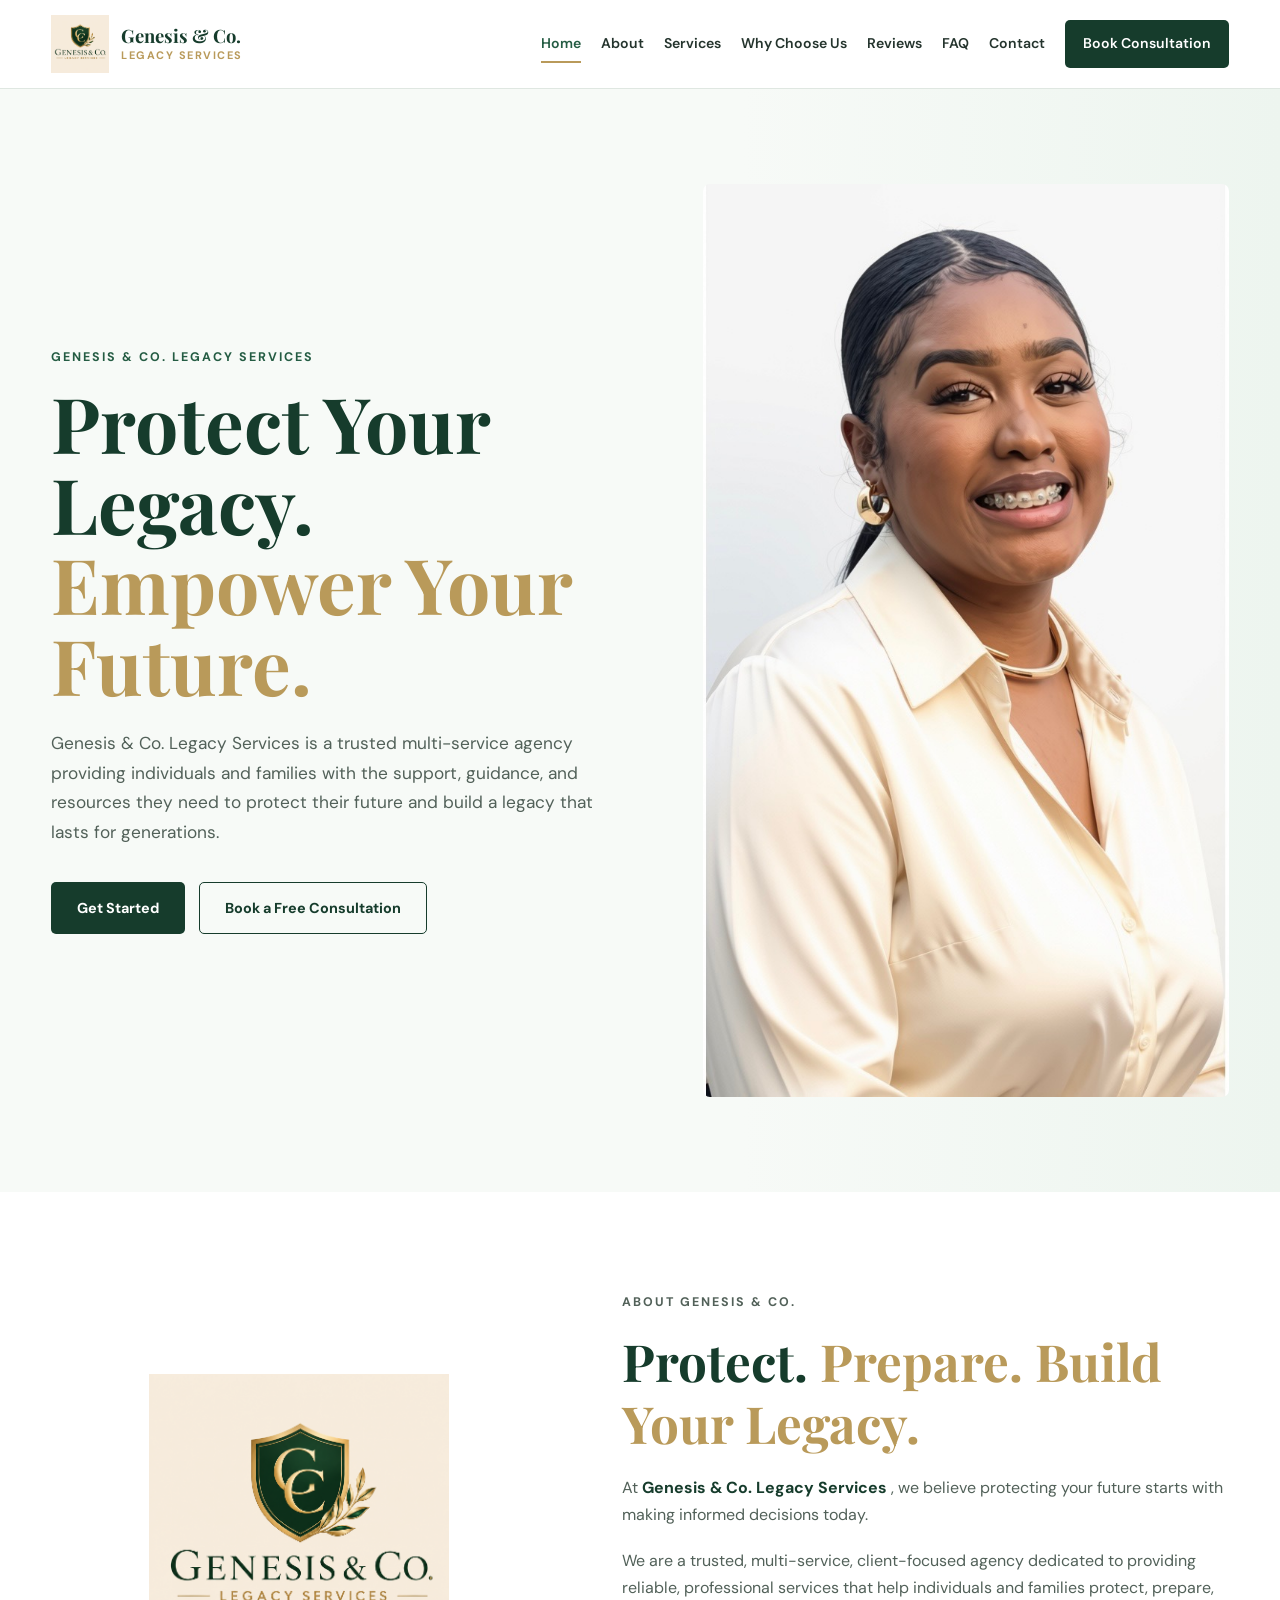
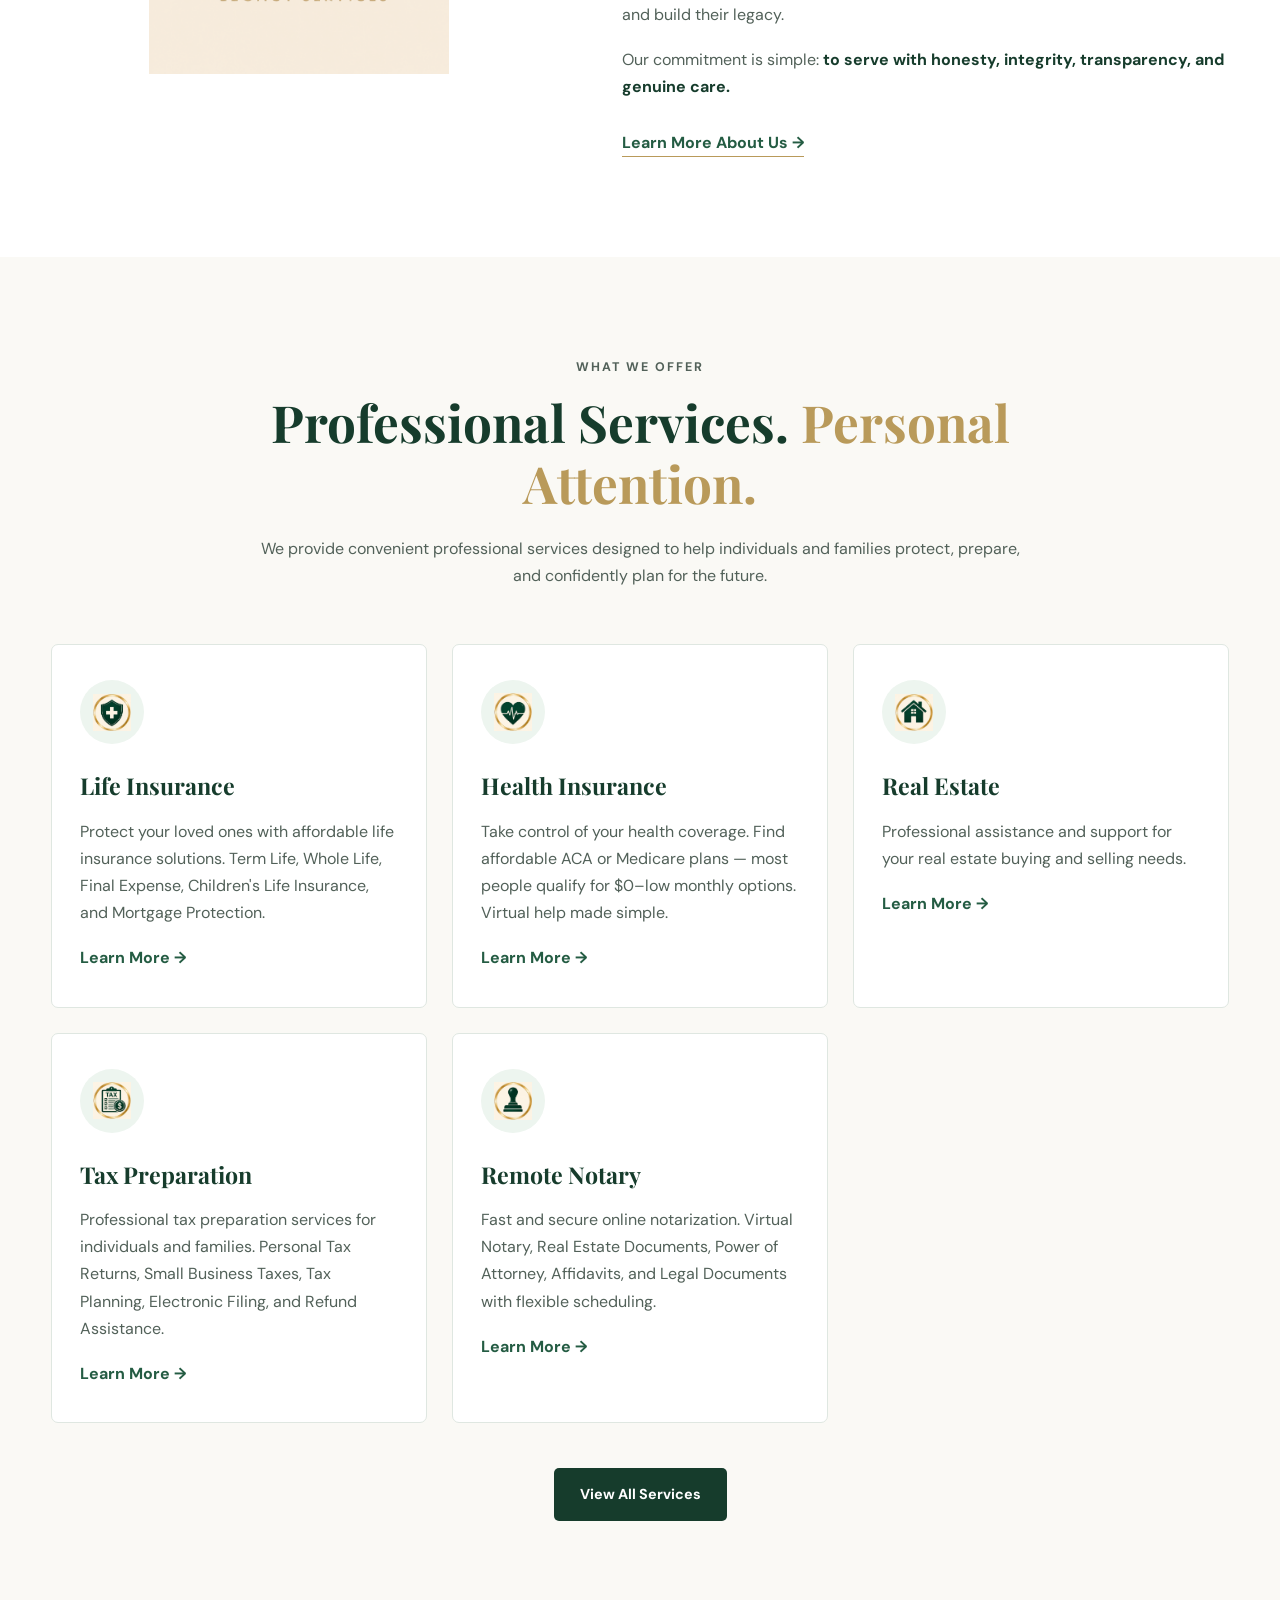
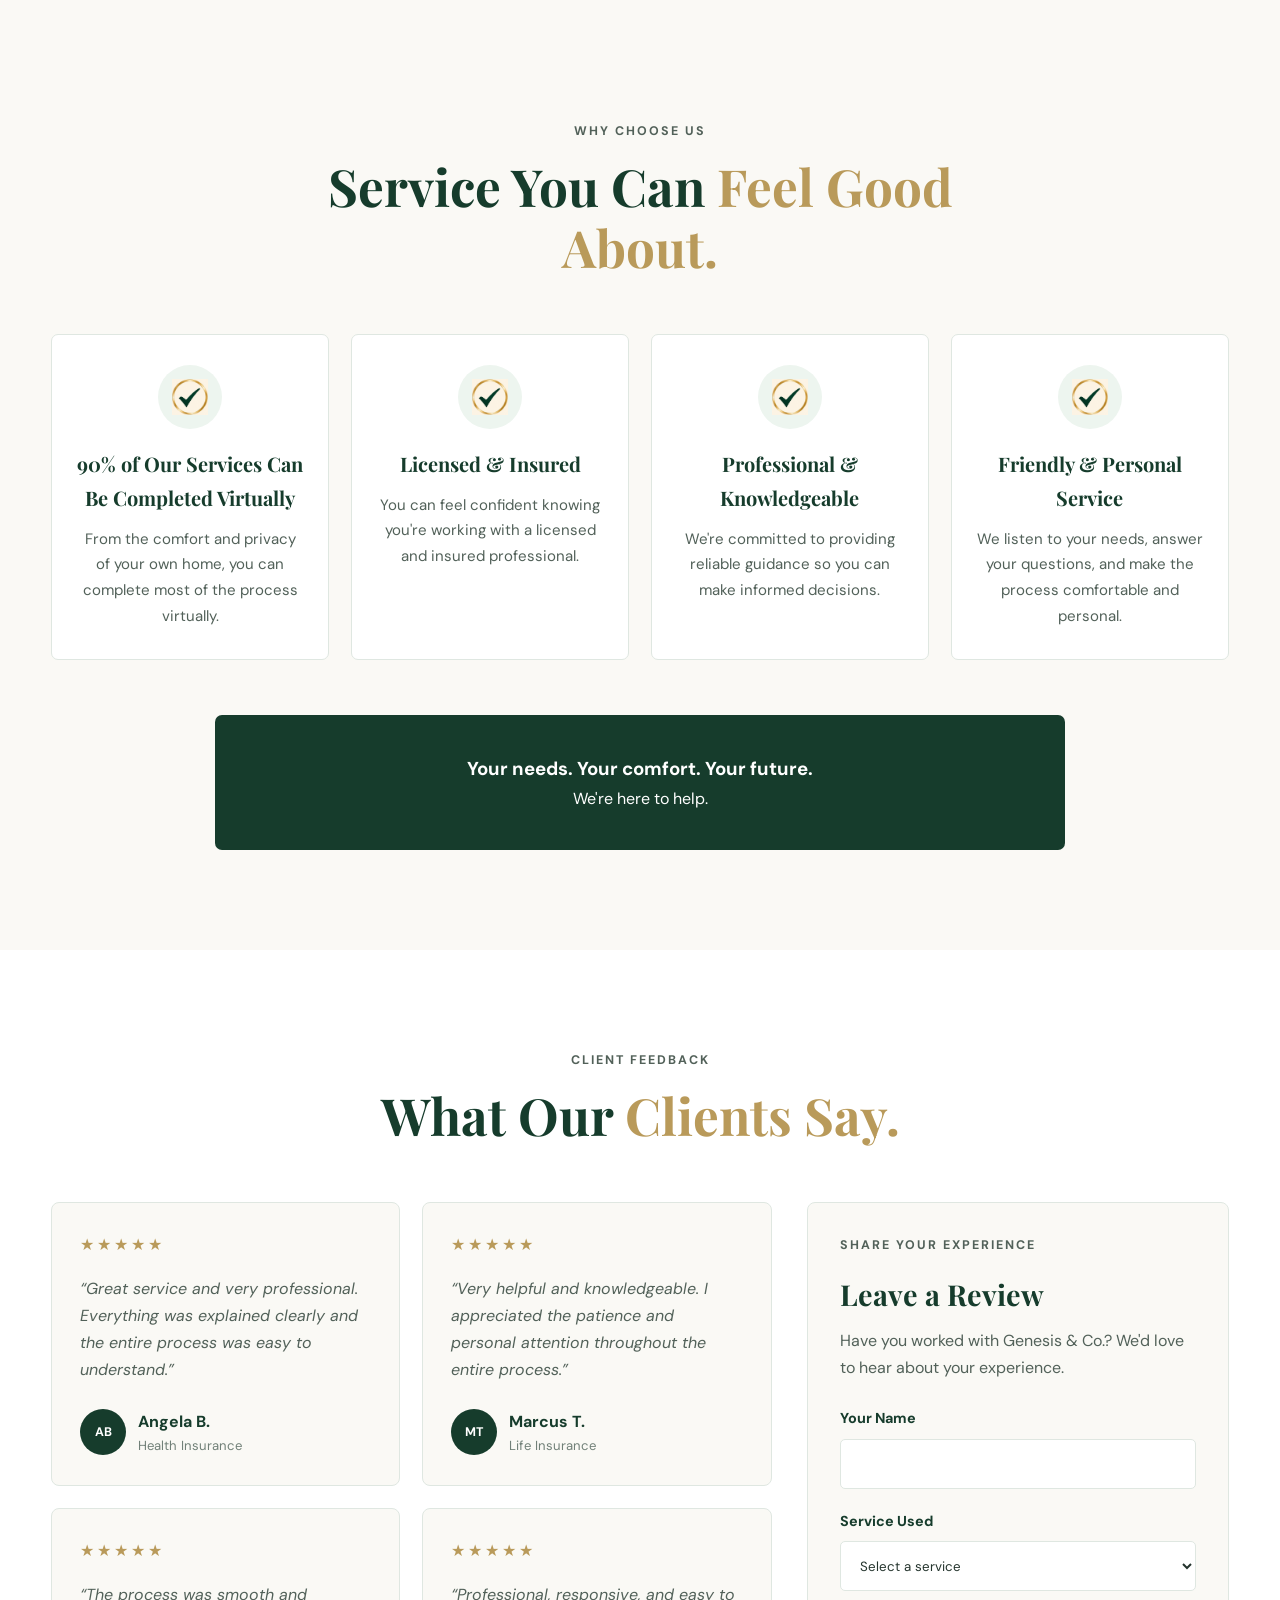
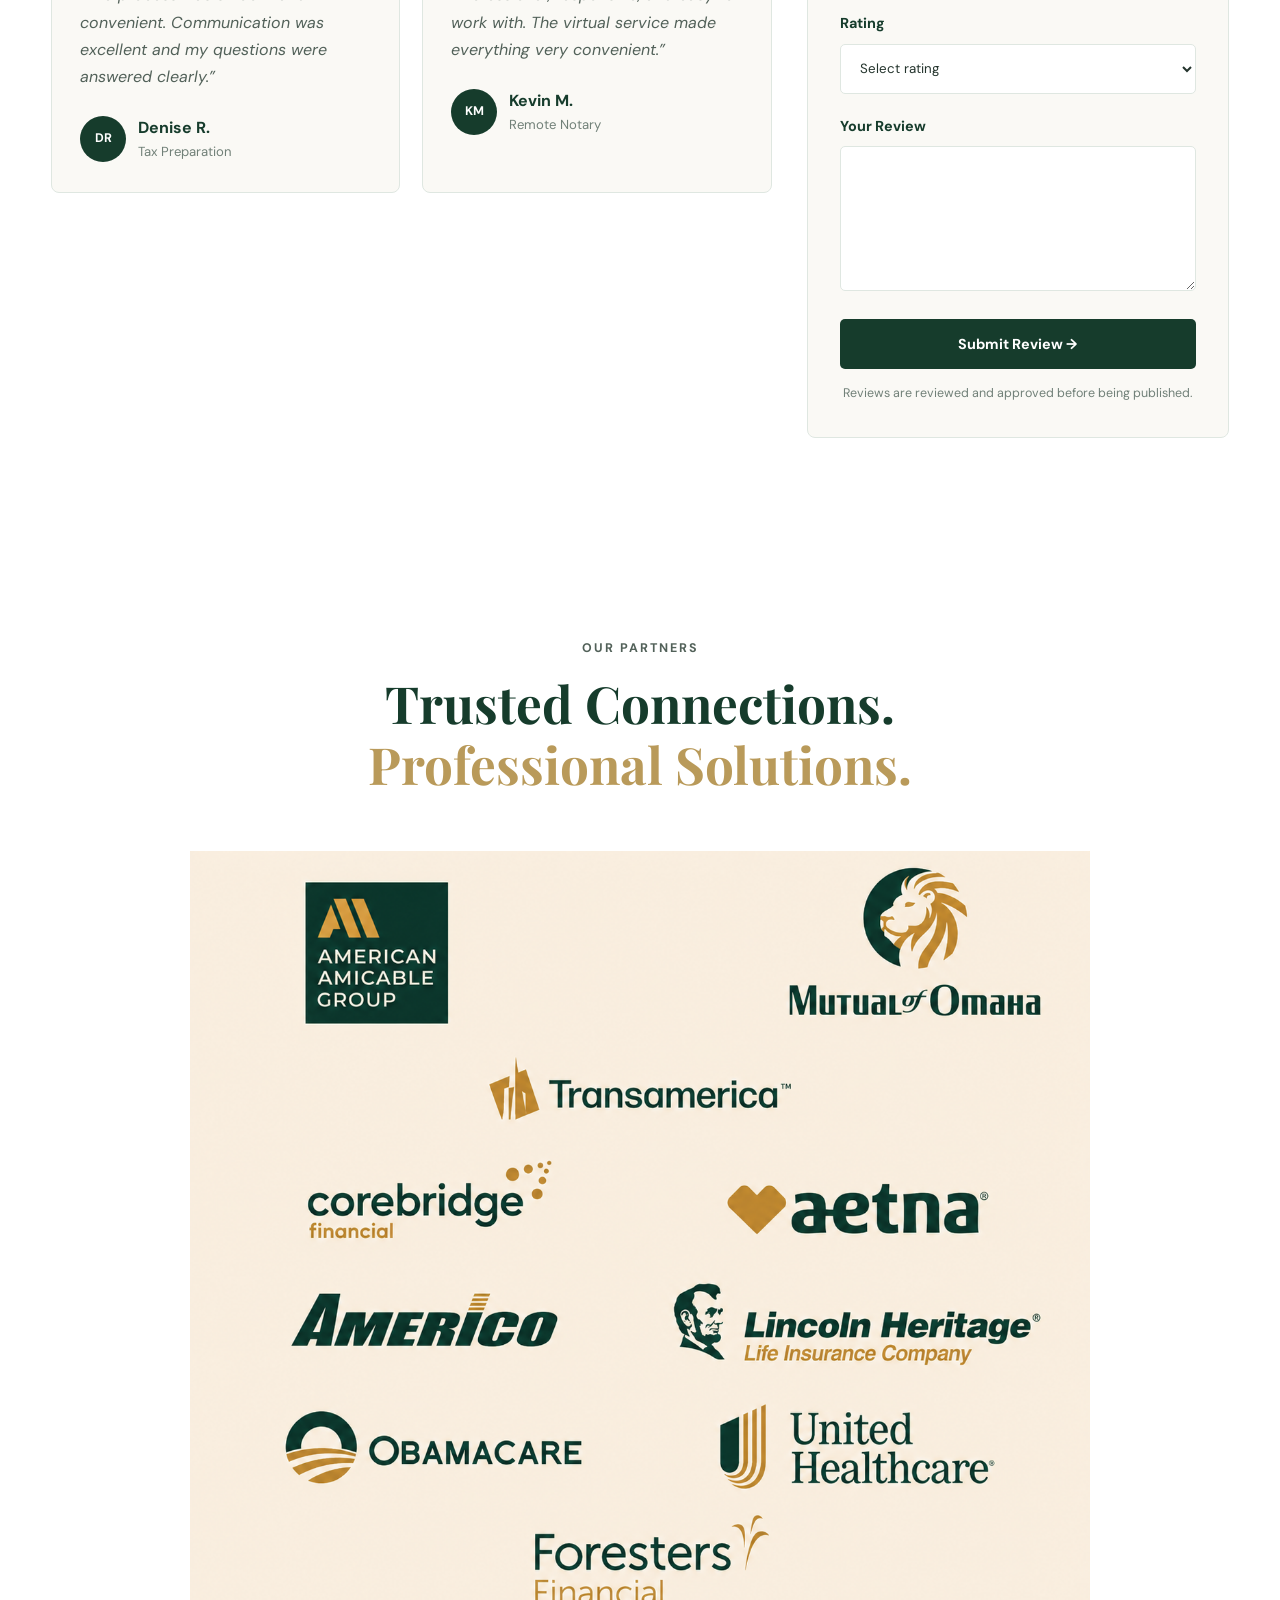
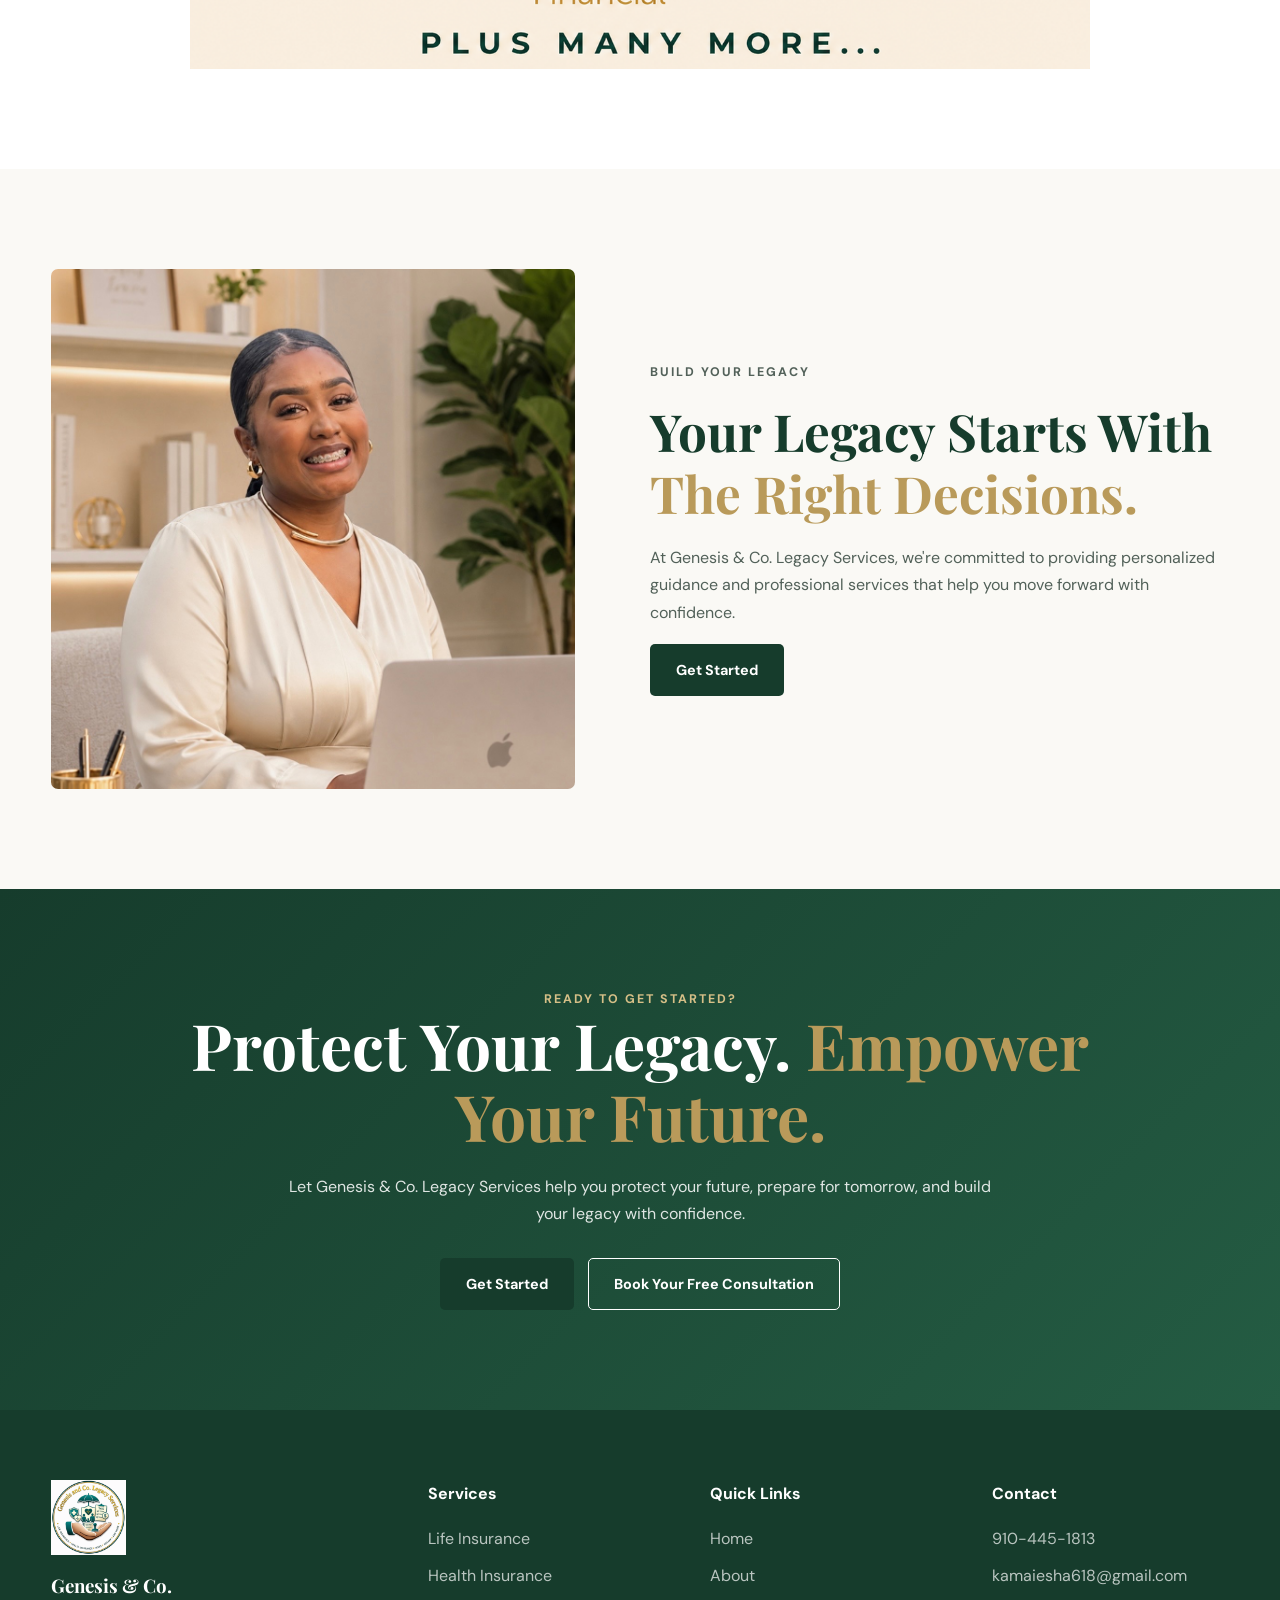
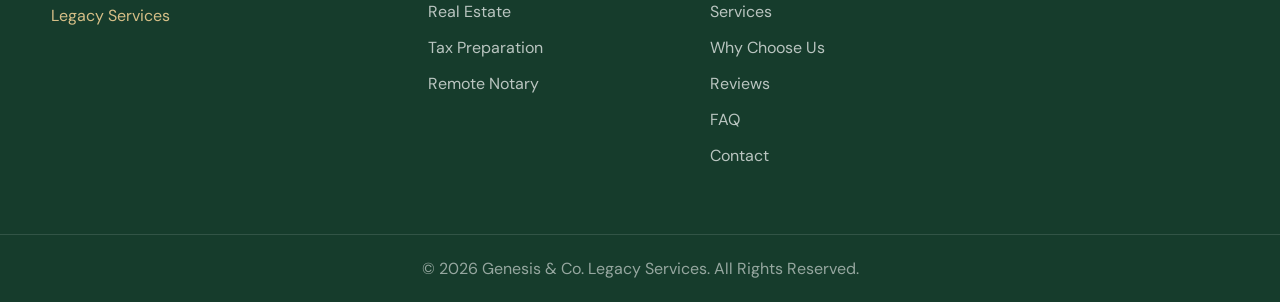
==== index.html @ 4dcda091 "Update index.html" ====
<!DOCTYPE html>
<html lang="en">

<head>

    <meta charset="UTF-8">

    <meta
        name="viewport"
        content="width=device-width, initial-scale=1.0"
    >

    <title>
        Genesis & Co. Legacy Services | Protect Your Legacy. Empower Your Future.
    </title>

    <meta
        name="description"
        content="Genesis & Co. Legacy Services provides Health Insurance, Life Insurance, Real Estate, Tax Preparation, and Remote Notary Services."
    >

    <link
        rel="preconnect"
        href="https://fonts.googleapis.com"
    >

    <link
        rel="preconnect"
        href="https://fonts.gstatic.com"
        crossorigin
    >

    <link
        href="https://fonts.googleapis.com/css2?family=DM+Sans:wght@400;500;600;700&family=Playfair+Display:wght@500;600;700&display=swap"
        rel="stylesheet"
    >

    <link
        rel="stylesheet"
        href="css/style.css"
    >

</head>


<body>


<!-- =====================================================
     HEADER
===================================================== -->

<header class="site-header">

    <div class="container nav-container">


        <a
            href="index.html"
            class="logo"
        >

            <img
                src="genesis-logo.png"
                alt="Genesis & Co. Legacy Services Logo"
                class="main-logo"
            >

            <div class="brand-name">

                <span>
                    Genesis & Co.
                </span>

                <small>
                    Legacy Services
                </small>

            </div>

        </a>


        <button
            class="menu-toggle"
            id="menuToggle"
            aria-label="Open navigation menu"
            aria-expanded="false"
            type="button"
        >

            <span></span>
            <span></span>
            <span></span>

        </button>


        <nav
            class="main-nav"
            id="mainNav"
        >

            <a
                href="index.html"
                class="active"
            >
                Home
            </a>

            <a href="about.html">
                About
            </a>

            <a href="services.html">
                Services
            </a>

            <a href="#why-us">
                Why Choose Us
            </a>

            <a href="#reviews">
                Reviews
            </a>

            <!-- FAQ BUTTON -->

            <a
                href="#faq"
                class="faq-trigger"
            >
                FAQ
            </a>

            <a href="contact.html">
                Contact
            </a>

            <a
                href="https://calendly.com/genesislegacyservices/initial-consultation"
                class="nav-button"
                target="_blank"
                rel="noopener noreferrer"
            >
                Book Consultation
            </a>

        </nav>

    </div>

</header>



<main>


<!-- =====================================================
     HERO
===================================================== -->

<section class="hero">

    <div class="container hero-content">


        <div class="hero-text">

            <p class="section-label">
                GENESIS & CO. LEGACY SERVICES
            </p>


            <h1>

                Protect Your Legacy.

                <span>
                    Empower Your Future.
                </span>

            </h1>


            <p class="hero-description">

                Genesis & Co. Legacy Services is a trusted
                multi-service agency providing individuals and
                families with the support, guidance, and resources
                they need to protect their future and build a legacy
                that lasts for generations.

            </p>


            <div class="hero-buttons">

                <a
                    href="contact.html"
                    class="btn btn-primary"
                >
                    Get Started
                </a>

                <a
                    href="https://calendly.com/genesislegacyservices/initial-consultation"
                    class="btn btn-outline"
                    target="_blank"
                    rel="noopener noreferrer"
                >
                    Book a Free Consultation
                </a>

            </div>

        </div>


        <div class="hero-image">

            <img
                src="client-1.jpg"
                alt="Genesis & Co. Legacy Services"
                class="client-photo"
            >

        </div>


    </div>

</section>



<!-- =====================================================
     ABOUT
===================================================== -->

<section class="about section">

    <div class="container about-grid">


        <div class="about-image">

            <img
                src="genesis-logo.png"
                alt="Genesis & Co. Legacy Services"
                class="about-logo-image"
            >

        </div>


        <div class="about-content">

            <p class="section-label">
                ABOUT GENESIS & CO.
            </p>


            <h2>

                Protect.

                <span>
                    Prepare. Build Your Legacy.
                </span>

            </h2>


            <p>

                At
                <strong>
                    Genesis & Co. Legacy Services
                </strong>,
                we believe protecting your future starts with
                making informed decisions today.

            </p>


            <p>

                We are a trusted, multi-service, client-focused
                agency dedicated to providing reliable,
                professional services that help individuals
                and families protect, prepare, and build
                their legacy.

            </p>


            <p>

                Our commitment is simple:

                <strong>
                    to serve with honesty, integrity,
                    transparency, and genuine care.
                </strong>

            </p>


            <a
                href="about.html"
                class="text-link"
            >
                Learn More About Us →
            </a>

        </div>


    </div>

</section>



<!-- =====================================================
     SERVICES
===================================================== -->

<section class="services section">

    <div class="container">


        <div class="section-heading">

            <p class="section-label">
                WHAT WE OFFER
            </p>


            <h2>

                Professional Services.

                <span>
                    Personal Attention.
                </span>

            </h2>


            <p>

                We provide convenient professional services
                designed to help individuals and families
                protect, prepare, and confidently plan
                for the future.

            </p>

        </div>



        <div class="services-grid">


            <article class="service-card">

                <div class="service-icon">

                    <img
                        src="life-insurance-icon.png"
                        alt=""
                        class="service-icon-image"
                    >

                </div>

                <h3>
                    Life Insurance
                </h3>

                <p>

                    Protect your loved ones with affordable life
                    insurance solutions. Term Life, Whole Life,
                    Final Expense, Children's Life Insurance,
                    and Mortgage Protection.

                </p>

                <a href="services.html#life-insurance">
                    Learn More →
                </a>

            </article>



            <article class="service-card">

                <div class="service-icon">

                    <img
                        src="health-insurance-icon.png"
                        alt=""
                        class="service-icon-image"
                    >

                </div>

                <h3>
                    Health Insurance
                </h3>

                <p>

                    Take control of your health coverage.
                    Find affordable ACA or Medicare plans —
                    most people qualify for $0–low monthly
                    options. Virtual help made simple.

                </p>

                <a href="services.html#health-insurance">
                    Learn More →
                </a>

            </article>



            <article class="service-card">

                <div class="service-icon">

                    <img
                        src="real-estate-icon.png"
                        alt=""
                        class="service-icon-image"
                    >

                </div>

                <h3>
                    Real Estate
                </h3>

                <p>

                    Professional assistance and support for
                    your real estate buying and selling needs.

                </p>

                <a href="services.html#real-estate">
                    Learn More →
                </a>

            </article>



            <article class="service-card">

                <div class="service-icon">

                    <img
                        src="tax-preparation-icon.png"
                        alt=""
                        class="service-icon-image"
                    >

                </div>

                <h3>
                    Tax Preparation
                </h3>

                <p>

                    Professional tax preparation services for
                    individuals and families. Personal Tax Returns,
                    Small Business Taxes, Tax Planning,
                    Electronic Filing, and Refund Assistance.

                </p>

                <a href="services.html#tax-preparation">
                    Learn More →
                </a>

            </article>



            <article class="service-card">

                <div class="service-icon">

                    <img
                        src="notary-services-icon.png"
                        alt=""
                        class="service-icon-image"
                    >

                </div>

                <h3>
                    Remote Notary
                </h3>

                <p>

                    Fast and secure online notarization.
                    Virtual Notary, Real Estate Documents,
                    Power of Attorney, Affidavits, and
                    Legal Documents with flexible scheduling.

                </p>

                <a href="services.html#notary-services">
                    Learn More →
                </a>

            </article>


        </div>


        <div class="section-action">

            <a
                href="services.html"
                class="btn btn-primary"
            >
                View All Services
            </a>

        </div>


    </div>

</section>



<!-- =====================================================
     WHY CHOOSE US
===================================================== -->

<section
    class="why-us section"
    id="why-us"
>

    <div class="container">


        <div class="section-heading">

            <p class="section-label">
                WHY CHOOSE US
            </p>


            <h2>

                Service You Can

                <span>
                    Feel Good About.
                </span>

            </h2>

        </div>



        <div class="why-grid">


            <article class="why-card">

                <div class="why-icon">

                    <img
                        src="check-icon.png"
                        alt=""
                        class="why-icon-image"
                    >

                </div>

                <h3>
                    90% of Our Services Can Be Completed Virtually
                </h3>

                <p>

                    From the comfort and privacy of your own home,
                    you can complete most of the process virtually.

                </p>

            </article>



            <article class="why-card">

                <div class="why-icon">

                    <img
                        src="check-icon.png"
                        alt=""
                        class="why-icon-image"
                    >

                </div>

                <h3>
                    Licensed & Insured
                </h3>

                <p>

                    You can feel confident knowing you're
                    working with a licensed and insured professional.

                </p>

            </article>



            <article class="why-card">

                <div class="why-icon">

                    <img
                        src="check-icon.png"
                        alt=""
                        class="why-icon-image"
                    >

                </div>

                <h3>
                    Professional & Knowledgeable
                </h3>

                <p>

                    We're committed to providing reliable guidance
                    so you can make informed decisions.

                </p>

            </article>



            <article class="why-card">

                <div class="why-icon">

                    <img
                        src="check-icon.png"
                        alt=""
                        class="why-icon-image"
                    >

                </div>

                <h3>
                    Friendly & Personal Service
                </h3>

                <p>

                    We listen to your needs, answer your questions,
                    and make the process comfortable and personal.

                </p>

            </article>


        </div>


        <div class="why-statement">

            <h3>
                Your needs. Your comfort. Your future.
            </h3>

            <p>
                We're here to help.
            </p>

        </div>


    </div>

</section>



<!-- =====================================================
     REVIEWS
===================================================== -->

<section
    class="reviews section"
    id="reviews"
>

    <div class="container">


        <div class="section-heading">

            <p class="section-label">
                CLIENT FEEDBACK
            </p>


            <h2>

                What Our

                <span>
                    Clients Say.
                </span>

            </h2>

        </div>



        <div class="reviews-layout">


            <div class="public-reviews">


                <div class="public-reviews-grid">


                    <article class="review-card">

                        <div class="review-stars">
                            ★★★★★
                        </div>

                        <p class="review-text">

                            “Great service and very professional.
                            Everything was explained clearly and
                            the entire process was easy to understand.”

                        </p>

                        <div class="review-author">

                            <div class="review-author-icon">
                                AB
                            </div>

                            <div>

                                <strong>
                                    Angela B.
                                </strong>

                                <span>
                                    Health Insurance
                                </span>

                            </div>

                        </div>

                    </article>



                    <article class="review-card">

                        <div class="review-stars">
                            ★★★★★
                        </div>

                        <p class="review-text">

                            “Very helpful and knowledgeable.
                            I appreciated the patience and
                            personal attention throughout
                            the entire process.”

                        </p>

                        <div class="review-author">

                            <div class="review-author-icon">
                                MT
                            </div>

                            <div>

                                <strong>
                                    Marcus T.
                                </strong>

                                <span>
                                    Life Insurance
                                </span>

                            </div>

                        </div>

                    </article>



                    <article class="review-card">

                        <div class="review-stars">
                            ★★★★★
                        </div>

                        <p class="review-text">

                            “The process was smooth and convenient.
                            Communication was excellent and
                            my questions were answered clearly.”

                        </p>

                        <div class="review-author">

                            <div class="review-author-icon">
                                DR
                            </div>

                            <div>

                                <strong>
                                    Denise R.
                                </strong>

                                <span>
                                    Tax Preparation
                                </span>

                            </div>

                        </div>

                    </article>



                    <article class="review-card">

                        <div class="review-stars">
                            ★★★★★
                        </div>

                        <p class="review-text">

                            “Professional, responsive, and easy
                            to work with. The virtual service
                            made everything very convenient.”

                        </p>

                        <div class="review-author">

                            <div class="review-author-icon">
                                KM
                            </div>

                            <div>

                                <strong>
                                    Kevin M.
                                </strong>

                                <span>
                                    Remote Notary
                                </span>

                            </div>

                        </div>

                    </article>


                </div>

            </div>



            <div class="review-form-card">


                <div class="review-form-header">

                    <p class="section-label">
                        SHARE YOUR EXPERIENCE
                    </p>

                    <h3>
                        Leave a Review
                    </h3>

                    <p>

                        Have you worked with Genesis & Co.?
                        We'd love to hear about your experience.

                    </p>

                </div>


                <form
                    id="reviewForm"
                    action="https://formspree.io/f/mdendknw"
                    method="POST"
                >


                    <div class="form-group">

                        <label for="reviewName">
                            Your Name
                        </label>

                        <input
                            type="text"
                            id="reviewName"
                            name="name"
                            required
                        >

                    </div>


                    <div class="form-group">

                        <label for="reviewService">
                            Service Used
                        </label>

                        <select
                            id="reviewService"
                            name="service"
                            required
                        >

                            <option value="">
                                Select a service
                            </option>

                            <option value="Health Insurance">
                                Health Insurance
                            </option>

                            <option value="Life Insurance">
                                Life Insurance
                            </option>

                            <option value="Real Estate">
                                Real Estate
                            </option>

                            <option value="Tax Preparation">
                                Tax Preparation
                            </option>

                            <option value="Remote Notary">
                                Remote Notary
                            </option>

                        </select>

                    </div>


                    <div class="form-group">

                        <label for="reviewRating">
                            Rating
                        </label>

                        <select
                            id="reviewRating"
                            name="rating"
                            required
                        >

                            <option value="">
                                Select rating
                            </option>

                            <option value="5">
                                ★★★★★ — Excellent
                            </option>

                            <option value="4">
                                ★★★★☆ — Great
                            </option>

                            <option value="3">
                                ★★★☆☆ — Good
                            </option>

                            <option value="2">
                                ★★☆☆☆ — Fair
                            </option>

                            <option value="1">
                                ★☆☆☆☆ — Poor
                            </option>

                        </select>

                    </div>


                    <div class="form-group">

                        <label for="reviewMessage">
                            Your Review
                        </label>

                        <textarea
                            id="reviewMessage"
                            name="review"
                            rows="6"
                            required
                        ></textarea>

                    </div>


                    <input
                        type="hidden"
                        name="_subject"
                        value="New Genesis & Co. Client Review"
                    >


                    <button
                        type="submit"
                        class="btn btn-primary review-submit"
                    >
                        Submit Review →
                    </button>


                    <p class="form-note">

                        Reviews are reviewed and approved
                        before being published.

                    </p>


                </form>


            </div>


        </div>


    </div>

</section>



<!-- =====================================================
     PARTNERS
===================================================== -->

<section class="partners section">

    <div class="container">


        <div class="section-heading">

            <p class="section-label">
                OUR PARTNERS
            </p>

            <h2>

                Trusted Connections.

                <span>
                    Professional Solutions.
                </span>

            </h2>

        </div>


        <div class="partners-image">

            <img
                src="partners-logo.png"
                alt="Genesis & Co. Legacy Services Partners"
            >

        </div>


    </div>

</section>



<!-- =====================================================
     BUILD YOUR LEGACY
===================================================== -->

<section class="legacy-section section">

    <div class="container legacy-grid">


        <div class="legacy-image">

            <img
                src="client-2.jpg"
                alt="Genesis & Co. Legacy Services"
                class="client-photo"
            >

        </div>


        <div class="legacy-content">

            <p class="section-label">
                BUILD YOUR LEGACY
            </p>


            <h2>

                Your Legacy Starts With

                <span>
                    The Right Decisions.
                </span>

            </h2>


            <p>

                At Genesis & Co. Legacy Services, we're committed
                to providing personalized guidance and professional
                services that help you move forward with confidence.

            </p>


            <a
                href="contact.html"
                class="btn btn-primary"
            >
                Get Started
            </a>


        </div>


    </div>

</section>



<!-- =====================================================
     FINAL CTA
===================================================== -->

<section class="page-hero">

    <div class="container">


        <p class="section-label">
            READY TO GET STARTED?
        </p>


        <h2>

            Protect Your Legacy.

            <span>
                Empower Your Future.
            </span>

        </h2>


        <p>

            Let Genesis & Co. Legacy Services help you
            protect your future, prepare for tomorrow,
            and build your legacy with confidence.

        </p>


        <div class="cta-buttons">


            <a
                href="contact.html"
                class="btn btn-primary"
            >
                Get Started
            </a>


            <a
                href="https://calendly.com/genesislegacyservices/initial-consultation"
                class="btn btn-outline btn-light-outline"
                target="_blank"
                rel="noopener noreferrer"
            >
                Book Your Free Consultation
            </a>


        </div>


    </div>

</section>


</main>



<!-- =====================================================
     FOOTER
===================================================== -->

<footer class="site-footer">

    <div class="container footer-grid">


        <div class="footer-brand">

            <img
                src="genesis-logo-footer.png"
                alt="Genesis & Co. Legacy Services"
                class="footer-main-logo"
            >

            <h3>
                Genesis & Co.
            </h3>

            <p>
                Legacy Services
            </p>

        </div>


        <div class="footer-column">

            <h4>
                Services
            </h4>

            <a href="services.html#life-insurance">
                Life Insurance
            </a>

            <a href="services.html#health-insurance">
                Health Insurance
            </a>

            <a href="services.html#real-estate">
                Real Estate
            </a>

            <a href="services.html#tax-preparation">
                Tax Preparation
            </a>

            <a href="services.html#notary-services">
                Remote Notary
            </a>

        </div>


        <div class="footer-column">

            <h4>
                Quick Links
            </h4>

            <a href="index.html">
                Home
            </a>

            <a href="about.html">
                About
            </a>

            <a href="services.html">
                Services
            </a>

            <a href="#why-us">
                Why Choose Us
            </a>

            <a href="#reviews">
                Reviews
            </a>

            <a
                href="#faq"
                class="faq-trigger"
            >
                FAQ
            </a>

            <a href="contact.html">
                Contact
            </a>

        </div>


        <div class="footer-column">

            <h4>
                Contact
            </h4>

            <a href="tel:9104451813">
                910-445-1813
            </a>

            <a href="mailto:kamaiesha618@gmail.com">
                kamaiesha618@gmail.com
            </a>

        </div>


    </div>


    <div class="footer-bottom">

        <div class="container">

            <p>

                ©
                <span id="currentYear">
                    2026
                </span>

                Genesis & Co. Legacy Services.
                All Rights Reserved.

            </p>

        </div>

    </div>

</footer>



<!-- =====================================================
     FAQ CHAT
===================================================== -->

<div
    class="faq-modal"
    id="faqModal"
    aria-hidden="true"
>

    <div
        class="faq-overlay"
        data-faq-close
    ></div>


    <div
        class="faq-chat"
        role="dialog"
        aria-modal="true"
        aria-labelledby="faqTitle"
    >


        <!-- HEADER -->

        <div class="faq-chat-header">

            <div class="faq-header-info">

                <span class="faq-online-dot"></span>

                <div>

                    <strong id="faqTitle">
                        Genesis & Co. Assistant
                    </strong>

                    <small>
                        Frequently Asked Questions
                    </small>

                </div>

            </div>


            <button
                class="faq-close"
                id="faqClose"
                type="button"
                aria-label="Close FAQ"
            >
                ×
            </button>

        </div>



        <!-- CHAT BODY -->

        <div
            class="faq-chat-body"
            id="faqChatBody"
        >


            <!-- WELCOME MESSAGE -->

            <div class="faq-message">

                <div class="faq-avatar">
                    G
                </div>

                <div class="faq-bubble">

                    <p>
                        Hi! Welcome to Genesis & Co. Legacy Services.
                        What can we help you with today?
                    </p>

                    <small>
                        Choose a category below.
                    </small>

                </div>

            </div>



            <!-- DYNAMIC CONVERSATION -->

            <div
                class="faq-conversation"
                id="faqConversation"
            ></div>



            <!-- CATEGORIES -->

            <div
                class="faq-category-list"
                id="faqCategoryList"
            >

                <button
                    type="button"
                    class="faq-category"
                    data-category="life"
                >
                    Life Insurance
                </button>

                <button
                    type="button"
                    class="faq-category"
                    data-category="health"
                >
                    Health Insurance
                </button>

                <button
                    type="button"
                    class="faq-category"
                    data-category="medicare"
                >
                    Medicare
                </button>

                <button
                    type="button"
                    class="faq-category"
                    data-category="aca"
                >
                    ACA / Marketplace
                </button>

                <button
                    type="button"
                    class="faq-category"
                    data-category="realestate"
                >
                    Real Estate
                </button>

                <button
                    type="button"
                    class="faq-category"
                    data-category="tax"
                >
                    Tax Preparation
                </button>

                <button
                    type="button"
                    class="faq-category"
                    data-category="notary"
                >
                    Notary Services
                </button>

                <button
                    type="button"
                    class="faq-category"
                    data-category="general"
                >
                    General Questions
                </button>

            </div>



            <!-- QUESTIONS -->

            <div
                class="faq-question-list"
                id="faqQuestionList"
            ></div>


        </div>



        <!-- FOOTER -->

        <div class="faq-chat-footer">

            <a
                href="contact.html"
                class="faq-footer-link"
            >
                Get Started
            </a>

            <a
                href="https://calendly.com/genesislegacyservices/initial-consultation"
                target="_blank"
                rel="noopener noreferrer"
                class="faq-footer-book"
            >
                Book Free Consultation
            </a>

        </div>


    </div>

</div>

<!-- JAVASCRIPT -->

<script src="js/script.js"></script>


</body>

</html>
---- css/style.css ----
/* =========================================================
   GENESIS & CO. LEGACY SERVICES
   MAIN STYLESHEET
========================================================= */


/* =========================================================
   RESET
========================================================= */

* {
    margin: 0;
    padding: 0;
    box-sizing: border-box;
}

html {
    scroll-behavior: smooth;
    scroll-padding-top: 90px;
}

body {
    font-family: 'DM Sans', sans-serif;
    background: #ffffff;
    color: #24342d;
    line-height: 1.7;
    overflow-x: hidden;
}

img {
    max-width: 100%;
    display: block;
}

a {
    text-decoration: none;
    color: inherit;
}

button,
input,
textarea,
select {
    font-family: inherit;
}

button {
    cursor: pointer;
}

ul {
    list-style: none;
}


/* =========================================================
   VARIABLES
========================================================= */

:root {

    --green-dark: #163c2c;
    --green: #245c43;
    --green-light: #4d8064;
    --green-soft: #edf5ef;

    --gold: #b99a5a;
    --gold-light: #d6bf87;

    --cream: #faf9f5;
    --white: #ffffff;

    --text-dark: #24342d;
    --text: #526159;
    --text-light: #718078;

    --border: #dfe7e1;

    --shadow:
        0 15px 45px rgba(22, 60, 44, 0.10);

    --container: 1180px;
}


/* =========================================================
   CONTAINER
========================================================= */

.container {
    width: min(92%, var(--container));
    margin: 0 auto;
}


/* =========================================================
   GLOBAL SECTIONS
========================================================= */

.section {
    padding: 100px 0;
}

.section-heading {
    max-width: 760px;
    margin: 0 auto 55px;
    text-align: center;
}

.section-heading p {
    color: var(--text);
}

.section-label,
.eyebrow {
    color: var(--green);
    font-size: 0.78rem;
    font-weight: 700;
    letter-spacing: 2px;
    text-transform: uppercase;
    margin-bottom: 14px;
}

.section-heading h2,
.about-content h2,
.legacy-content h2 {
    font-family: 'Playfair Display', serif;
    font-size: clamp(2.1rem, 4vw, 3.3rem);
    line-height: 1.2;
    color: var(--green-dark);
    margin-bottom: 20px;
}

.section-heading h2 span,
.about-content h2 span,
.hero h1 span,
.page-hero h1 span,
.page-hero h2 span,
.legacy-content h2 span {
    color: var(--gold);
}


/* =========================================================
   HEADER
========================================================= */

.site-header {
    width: 100%;
    background: rgba(255, 255, 255, 0.97);
    border-bottom: 1px solid var(--border);
    position: sticky;
    top: 0;
    z-index: 1000;
    backdrop-filter: blur(10px);
}

.nav-container {
    min-height: 88px;
    display: flex;
    align-items: center;
    justify-content: space-between;
    gap: 30px;
}


/* =========================================================
   LOGO
========================================================= */

.logo {
    display: flex;
    align-items: center;
    gap: 12px;
    flex-shrink: 0;
    max-width: 320px;
}

.logo img {
    width: 58px !important;
    height: 58px !important;
    max-width: 58px !important;
    max-height: 58px !important;
    min-width: 58px !important;
    min-height: 58px !important;
    object-fit: contain !important;
    flex: 0 0 58px !important;
}

.brand-name {
    display: flex;
    flex-direction: column;
    line-height: 1.1;
}

.brand-name span {
    font-family: 'Playfair Display', serif;
    font-size: 1.15rem;
    font-weight: 700;
    color: var(--green-dark);
}

.brand-name small {
    color: var(--gold);
    font-size: 0.68rem;
    font-weight: 700;
    letter-spacing: 1.5px;
    text-transform: uppercase;
    margin-top: 4px;
}


/* =========================================================
   NAVIGATION
========================================================= */

.main-nav {
    display: flex;
    align-items: center;
    gap: 20px;
}

.main-nav a {
    color: var(--text-dark);
    font-size: 0.88rem;
    font-weight: 600;
    position: relative;
    transition: color 0.3s ease;
}

.main-nav a:not(.nav-button)::after {
    content: "";
    position: absolute;
    left: 0;
    bottom: -7px;
    width: 0;
    height: 2px;
    background: var(--gold);
    transition: width 0.3s ease;
}

.main-nav a:hover,
.main-nav a.active {
    color: var(--green);
}

.main-nav a:hover::after,
.main-nav a.active::after {
    width: 100%;
}

.nav-button {
    background: var(--green-dark) !important;
    color: var(--white) !important;
    padding: 12px 18px;
    border-radius: 5px;
}

.nav-button::after {
    display: none !important;
}


/* =========================================================
   MOBILE MENU
========================================================= */

.menu-toggle {
    display: none;
    width: 44px;
    height: 44px;
    background: transparent;
    border: 1px solid var(--border);
    border-radius: 5px;
    padding: 9px;
}

.menu-toggle span {
    display: block;
    width: 100%;
    height: 2px;
    background: var(--green-dark);
    margin: 5px 0;
}


/* =========================================================
   HERO
========================================================= */

.hero {
    background:
        linear-gradient(
            90deg,
            #f7faf7 0%,
            #f7faf7 58%,
            #edf5ef 100%
        );
    padding: 95px 0;
}

.hero-content {
    display: grid;
    grid-template-columns: 1.05fr 0.95fr;
    align-items: center;
    gap: 70px;
}

.hero h1 {
    font-family: 'Playfair Display', serif;
    color: var(--green-dark);
    font-size: clamp(3rem, 6vw, 5.2rem);
    line-height: 1.05;
    margin-bottom: 25px;
}

.hero-description {
    max-width: 610px;
    font-size: 1.08rem;
    color: var(--text);
    margin-bottom: 35px;
}

.hero-buttons,
.cta-buttons {
    display: flex;
    flex-wrap: wrap;
    gap: 14px;
}

.cta-buttons {
    justify-content: center;
    margin-top: 30px;
}

.hero-image .client-photo {
    width: 100%;
    height: auto;
    max-width: 650px;
    object-fit: contain;
    margin: 0 auto;
    border-radius: 7px;
}


/* =========================================================
   BUTTONS
========================================================= */

.btn {
    display: inline-flex;
    align-items: center;
    justify-content: center;
    min-height: 50px;
    padding: 13px 25px;
    border-radius: 5px;
    font-size: 0.9rem;
    font-weight: 700;
    border: 1px solid transparent;
    transition: all 0.3s ease;
}

.btn-primary {
    background: var(--green-dark);
    color: var(--white);
}

.btn-primary:hover {
    background: var(--green);
}

.btn-outline {
    background: transparent;
    border-color: var(--green-dark);
    color: var(--green-dark);
}

.btn-outline:hover {
    background: var(--green-dark);
    color: var(--white);
}

.btn-light-outline {
    border-color: var(--white);
    color: var(--white);
}

.btn-light-outline:hover {
    background: var(--white);
    color: var(--green-dark);
}


/* =========================================================
   PAGE HERO
========================================================= */

.page-hero {
    background:
        linear-gradient(
            135deg,
            var(--green-dark),
            var(--green)
        );
    color: var(--white);
    padding: 100px 0;
    text-align: center;
}

.page-hero .container {
    max-width: 900px;
}

.page-hero .section-label {
    color: var(--gold-light);
}

.page-hero h1,
.page-hero h2 {
    font-family: 'Playfair Display', serif;
    font-size: clamp(2.7rem, 5vw, 4.5rem);
    line-height: 1.1;
    margin-bottom: 22px;
}

.page-hero p {
    max-width: 720px;
    margin: 0 auto;
    color: rgba(255, 255, 255, 0.86);
}


/* =========================================================
   ABOUT
========================================================= */

.about {
    background: var(--white);
}

.about-grid {
    display: grid;
    grid-template-columns: 0.9fr 1.1fr;
    align-items: center;
    gap: 75px;
}

.about-image {
    display: flex;
    justify-content: center;
}

.about-logo-image {
    width: 300px !important;
    height: 300px !important;
    object-fit: contain !important;
}

.about-content p {
    color: var(--text);
    margin-bottom: 18px;
}

.about-content strong {
    color: var(--green-dark);
}

.text-link {
    display: inline-block;
    margin-top: 10px;
    color: var(--green);
    font-weight: 700;
    border-bottom: 1px solid var(--gold);
}


/* =========================================================
   SERVICES
========================================================= */

.services {
    background: var(--cream);
}

.services-grid {
    display: grid;
    grid-template-columns: repeat(3, 1fr);
    gap: 25px;
}

.service-card {
    background: var(--white);
    border: 1px solid var(--border);
    padding: 35px 28px;
    border-radius: 7px;
    transition: all 0.3s ease;
}

.service-card:hover {
    transform: translateY(-6px);
    box-shadow: var(--shadow);
}

.service-icon {
    width: 64px;
    height: 64px;
    border-radius: 50%;
    background: var(--green-soft);
    display: flex;
    align-items: center;
    justify-content: center;
    margin-bottom: 22px;
}

.service-icon-image {
    width: 38px !important;
    height: 38px !important;
    object-fit: contain !important;
}

.service-card h3 {
    font-family: 'Playfair Display', serif;
    color: var(--green-dark);
    font-size: 1.45rem;
    margin-bottom: 12px;
}

.service-card p {
    color: var(--text);
    margin-bottom: 18px;
}

.service-card a {
    color: var(--green);
    font-weight: 700;
}

.section-action {
    text-align: center;
    margin-top: 45px;
}


/* =========================================================
   WHY CHOOSE US
========================================================= */

.why-us {
    background: var(--cream);
}

.why-grid {
    display: grid;
    grid-template-columns: repeat(4, 1fr);
    gap: 22px;
}

.why-card {
    background: var(--white);
    border: 1px solid var(--border);
    padding: 30px 24px;
    border-radius: 7px;
    text-align: center;
}

.why-icon {
    width: 64px;
    height: 64px;
    margin: 0 auto 18px;
    border-radius: 50%;
    background: var(--green-soft);
    display: flex;
    align-items: center;
    justify-content: center;
}

.why-icon-image {
    width: 36px !important;
    height: 36px !important;
    object-fit: contain !important;
}

.why-card h3 {
    font-family: 'Playfair Display', serif;
    color: var(--green-dark);
    font-size: 1.25rem;
    margin-bottom: 12px;
}

.why-card p {
    color: var(--text);
    font-size: 0.94rem;
}

.why-statement {
    max-width: 850px;
    margin: 55px auto 0;
    padding: 38px;
    background: var(--green-dark);
    color: var(--white);
    text-align: center;
    border-radius: 7px;
}


/* =========================================================
   REVIEWS
========================================================= */

.reviews {
    background: var(--white);
}

.reviews-layout {
    display: grid;
    grid-template-columns: 1.45fr 0.85fr;
    gap: 35px;
    align-items: start;
}

.public-reviews-header {
    margin-bottom: 25px;
}

.public-reviews-header h3,
.review-form-header h3 {
    font-family: 'Playfair Display', serif;
    color: var(--green-dark);
    font-size: 1.8rem;
    margin-bottom: 8px;
}

.public-reviews-header p,
.review-form-header p {
    color: var(--text);
}

.public-reviews-grid {
    display: grid;
    grid-template-columns: repeat(2, 1fr);
    gap: 22px;
}

.review-card {
    background: var(--cream);
    border: 1px solid var(--border);
    border-radius: 8px;
    padding: 28px;
}

.review-stars {
    color: var(--gold);
    letter-spacing: 3px;
    margin-bottom: 17px;
}

.review-text {
    color: var(--text);
    font-style: italic;
    margin-bottom: 24px;
}

.review-author {
    display: flex;
    align-items: center;
    gap: 12px;
}

.review-author-icon {
    width: 46px;
    height: 46px;
    border-radius: 50%;
    background: var(--green-dark);
    color: var(--white);
    display: flex;
    align-items: center;
    justify-content: center;
    font-size: 0.78rem;
    font-weight: 700;
}

.review-author strong {
    display: block;
    color: var(--green-dark);
}

.review-author span {
    display: block;
    color: var(--text-light);
    font-size: 0.82rem;
}


/* =========================================================
   REVIEW FORM
========================================================= */

.review-form-card {
    background: var(--cream);
    border: 1px solid var(--border);
    border-radius: 8px;
    padding: 32px;
    position: sticky;
    top: 115px;
}

.review-form-header {
    margin-bottom: 25px;
}

.form-group {
    margin-bottom: 20px;
}

.form-group label {
    display: block;
    color: var(--green-dark);
    font-weight: 700;
    font-size: 0.9rem;
    margin-bottom: 8px;
}

.form-group input,
.form-group textarea,
.form-group select {
    width: 100%;
    border: 1px solid var(--border);
    background: var(--white);
    color: var(--text-dark);
    padding: 13px 15px;
    border-radius: 5px;
    outline: none;
}

.form-group input,
.form-group select {
    min-height: 50px;
}

.form-group textarea {
    min-height: 145px;
    resize: vertical;
}

.review-submit {
    width: 100%;
    border: none;
}

.form-note {
    color: var(--text-light);
    font-size: 0.78rem;
    text-align: center;
    margin-top: 14px;
}


/* =========================================================
   PARTNERS
========================================================= */

.partners {
    background: var(--white);
}

.partners-image {
    display: flex;
    justify-content: center;
}

.partners-image img {
    width: 100%;
    max-width: 900px;
}


/* =========================================================
   LEGACY
========================================================= */

.legacy-section {
    background: var(--cream);
}

.legacy-grid {
    display: grid;
    grid-template-columns: 0.95fr 1.05fr;
    align-items: center;
    gap: 75px;
}

.legacy-image .client-photo {
    width: 100%;
    max-width: 600px;
    height: 520px;
    object-fit: cover;
    margin: 0 auto;
    border-radius: 7px;
}

.legacy-content p {
    color: var(--text);
    margin-bottom: 18px;
}


/* =========================================================
   FOOTER
========================================================= */

.site-footer {
    background: var(--green-dark);
    color: var(--white);
    padding-top: 70px;
}

.footer-grid {
    display: grid;
    grid-template-columns: 1.4fr 1fr 1fr 1fr;
    gap: 45px;
    padding-bottom: 55px;
}

.footer-brand h3 {
    font-family: 'Playfair Display', serif;
    margin-top: 15px;
}

.footer-brand > p:not(.footer-description) {
    color: var(--gold-light);
}

.footer-description {
    color: rgba(255, 255, 255, 0.7);
    margin-top: 15px;
}

.footer-main-logo {
    width: 75px !important;
    height: 75px !important;
    object-fit: contain !important;
}

.footer-column {
    display: flex;
    flex-direction: column;
}

.footer-column h4 {
    margin-bottom: 18px;
}

.footer-column a {
    color: rgba(255, 255, 255, 0.7);
    margin-bottom: 9px;
}

.footer-column a:hover {
    color: var(--gold-light);
}

.footer-bottom {
    border-top: 1px solid rgba(255, 255, 255, 0.12);
    padding: 20px 0;
    text-align: center;
}

.footer-bottom p {
    color: rgba(255, 255, 255, 0.55);
}


/* =========================================================
   FAQ CHAT
========================================================= */

.faq-modal {
    position: fixed;
    inset: 0;
    z-index: 5000;
    display: none;
    align-items: center;
    justify-content: center;
    padding: 25px;
}

.faq-modal.open {
    display: flex;
}

.faq-overlay {
    position: absolute;
    inset: 0;
    background: rgba(10, 30, 22, 0.60);
    backdrop-filter: blur(4px);
}

.faq-chat {
    position: relative;
    z-index: 2;
    width: min(100%, 680px);
    max-height: 86vh;
    background: var(--white);
    border: 1px solid var(--border);
    border-radius: 14px;
    box-shadow: 0 25px 80px rgba(0, 0, 0, 0.25);
    overflow: hidden;
    display: flex;
    flex-direction: column;
}

.faq-chat-header {
    background: var(--green-dark);
    color: var(--white);
    padding: 20px 22px;
    display: flex;
    align-items: center;
    justify-content: space-between;
}

.faq-header-info {
    display: flex;
    align-items: center;
    gap: 12px;
}

.faq-chat-header strong {
    display: block;
    font-family: 'Playfair Display', serif;
    font-size: 1.15rem;
}

.faq-chat-header small {
    display: block;
    color: rgba(255, 255, 255, 0.70);
    font-size: 0.75rem;
}

.faq-online-dot {
    width: 11px;
    height: 11px;
    background: #7fd39a;
    border-radius: 50%;
    box-shadow: 0 0 0 4px rgba(127, 211, 154, 0.15);
}

.faq-close {
    width: 38px;
    height: 38px;
    border: none;
    border-radius: 50%;
    background: rgba(255, 255, 255, 0.10);
    color: var(--white);
    font-size: 1.6rem;
    display: flex;
    align-items: center;
    justify-content: center;
}

.faq-chat-body {
    padding: 22px;
    overflow-y: auto;
    background: #f7faf7;
    flex: 1;
}

.faq-message {
    display: flex;
    align-items: flex-start;
    gap: 10px;
    margin-bottom: 18px;
}

.faq-avatar {
    width: 36px;
    height: 36px;
    flex-shrink: 0;
    border-radius: 50%;
    background: var(--green-dark);
    color: var(--white);
    display: flex;
    align-items: center;
    justify-content: center;
    font-family: 'Playfair Display', serif;
    font-weight: 700;
}

.faq-bubble {
    max-width: 82%;
    background: var(--white);
    border: 1px solid var(--border);
    padding: 14px 16px;
    border-radius: 4px 14px 14px 14px;
    color: var(--text);
}

.faq-bubble small {
    color: var(--text-light);
}

.faq-user-message {
    display: flex;
    justify-content: flex-end;
    margin-bottom: 15px;
}

.faq-user-bubble {
    max-width: 82%;
    background: var(--green-dark);
    color: var(--white);
    padding: 12px 16px;
    border-radius: 14px 4px 14px 14px;
}

.faq-question-list {
    display: flex;
    flex-wrap: wrap;
    gap: 9px;
    margin-top: 22px;
}

.faq-question {
    border: 1px solid var(--border);
    background: var(--white);
    color: var(--green-dark);
    padding: 10px 14px;
    border-radius: 22px;
    font-size: 0.82rem;
    font-weight: 600;
    text-align: left;
}

.faq-question:hover {
    background: var(--green-soft);
    border-color: var(--green);
}

.faq-answer-link {
    display: inline-flex;
    margin-top: 10px;
    color: var(--green);
    font-weight: 700;
    border-bottom: 1px solid var(--gold);
}

.faq-chat-footer {
    background: var(--white);
    border-top: 1px solid var(--border);
    padding: 15px 20px;
    display: flex;
    gap: 10px;
}

.faq-footer-link,
.faq-footer-book {
    flex: 1;
    min-height: 44px;
    display: flex;
    align-items: center;
    justify-content: center;
    border-radius: 5px;
    font-size: 0.82rem;
    font-weight: 700;
}

.faq-footer-link {
    border: 1px solid var(--green-dark);
    color: var(--green-dark);
}

.faq-footer-book {
    background: var(--green-dark);
    color: var(--white);
}

body.faq-open {
    overflow: hidden;
}


/* =========================================================
   RESPONSIVE
========================================================= */

@media (max-width: 1000px) {

    .services-grid,
    .why-grid {
        grid-template-columns: repeat(2, 1fr);
    }

    .reviews-layout {
        grid-template-columns: 1fr;
    }

    .review-form-card {
        position: static;
    }

    .footer-grid {
        grid-template-columns: repeat(2, 1fr);
    }

}

@media (max-width: 800px) {

    .menu-toggle {
        display: block;
    }

    .main-nav {
        position: fixed;
        top: 78px;
        left: 0;
        width: 100%;
        background: var(--white);
        display: flex;
        flex-direction: column;
        align-items: stretch;
        gap: 0;
        max-height: 0;
        overflow: hidden;
        opacity: 0;
        transition:
            max-height 0.35s ease,
            opacity 0.25s ease;
    }

    .main-nav.active {
        max-height: 700px;
        opacity: 1;
    }

    .main-nav a {
        padding: 16px 6%;
        border-bottom: 1px solid var(--border);
    }

    .main-nav .nav-button {
        margin: 14px 6% 18px;
        text-align: center;
    }

    .hero-content,
    .about-grid,
    .legacy-grid {
        grid-template-columns: 1fr;
    }

    .hero-text {
        text-align: center;
    }

    .hero-buttons {
        justify-content: center;
    }

    .legacy-image .client-photo {
        height: auto;
        object-fit: contain;
    }

}

@media (max-width: 600px) {

    .section {
        padding: 70px 0;
    }

    .hero {
        padding: 70px 0;
    }

    .hero h1 {
        font-size: 2.8rem;
    }

    .hero-buttons,
    .cta-buttons {
        flex-direction: column;
    }

    .hero-buttons .btn,
    .cta-buttons .btn {
        width: 100%;
    }

    .services-grid,
    .why-grid,
    .public-reviews-grid,
    .footer-grid {
        grid-template-columns: 1fr;
    }

    .review-form-card {
        padding: 25px 20px;
    }

    .faq-modal {
        padding: 0;
        align-items: stretch;
    }

    .faq-chat {
        width: 100%;
        height: 100%;
        max-height: 100vh;
        border-radius: 0;
    }

    .faq-chat-body {
        padding: 18px 15px;
    }

    .faq-question-list {
        flex-direction: column;
    }

    .faq-question {
        width: 100%;
        border-radius: 6px;
        padding: 12px 14px;
    }

    .faq-chat-footer {
        flex-direction: column;
        padding: 12px;
    }

}
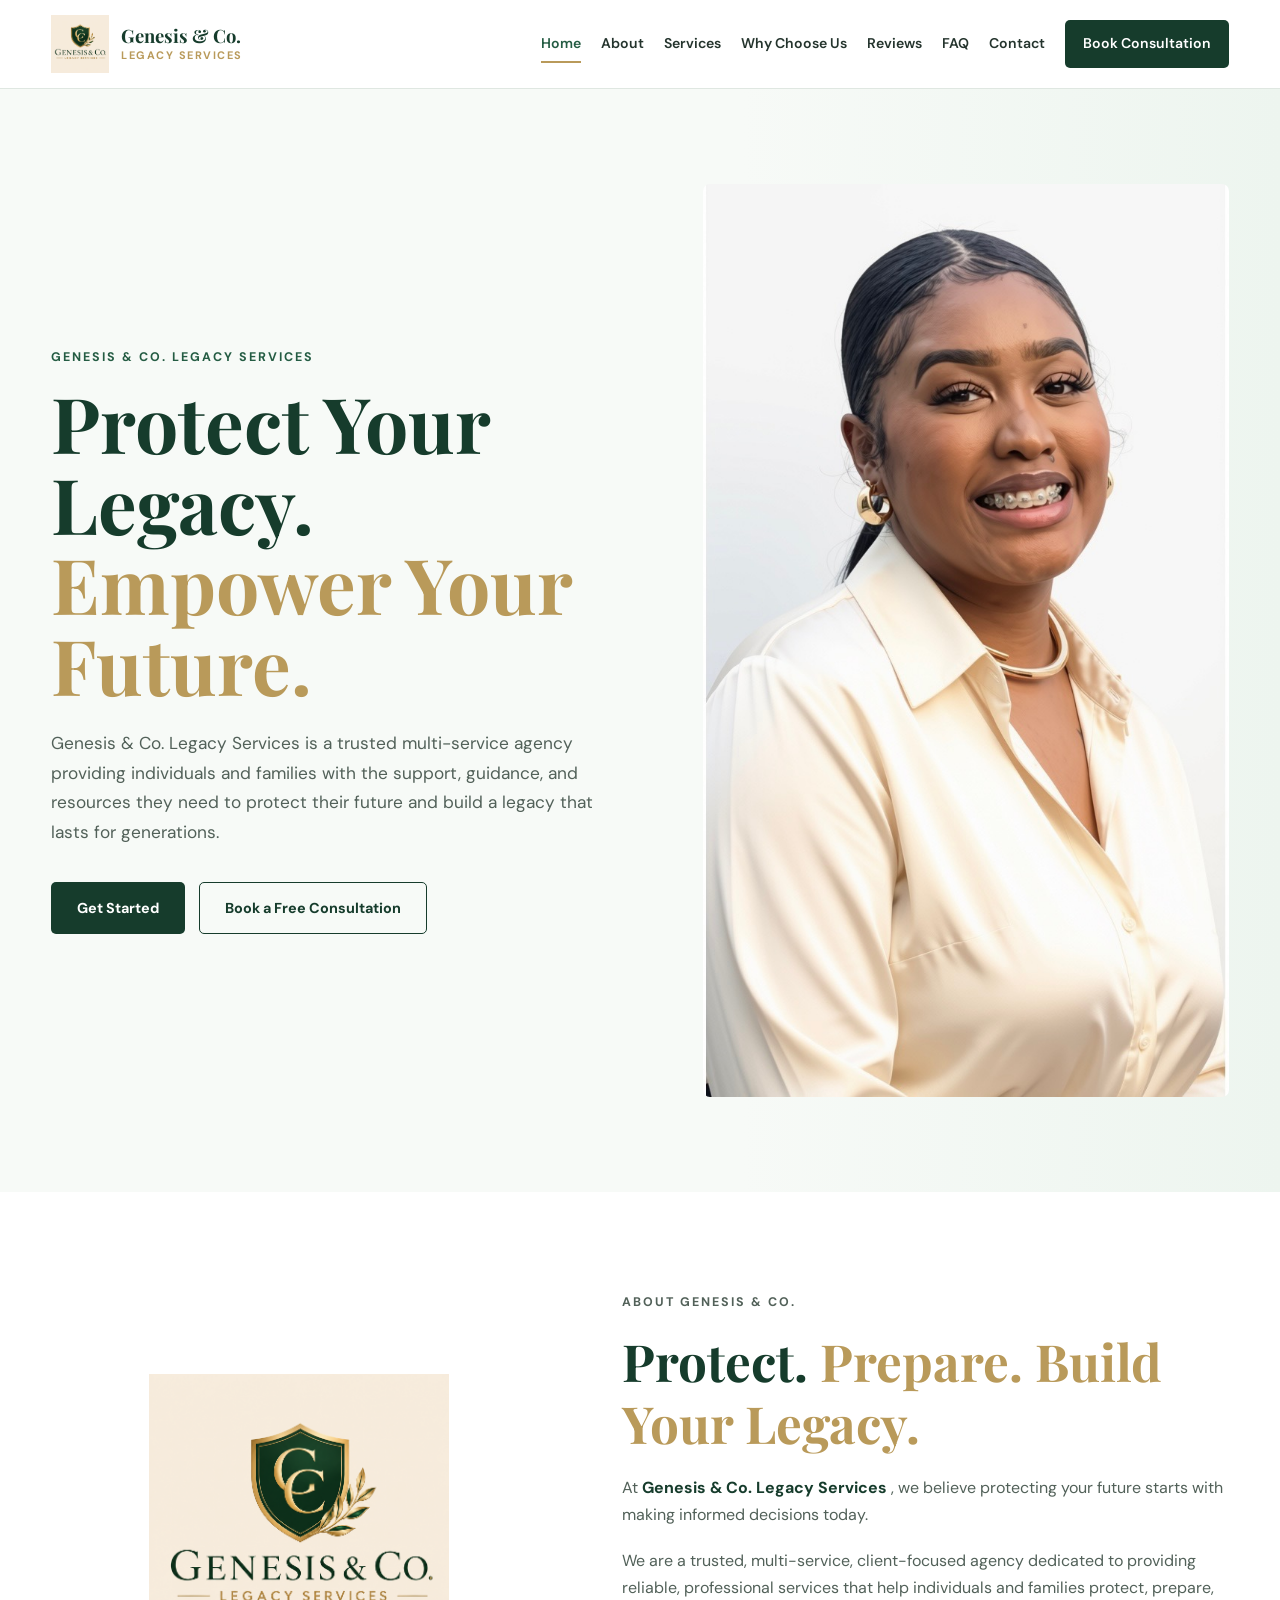
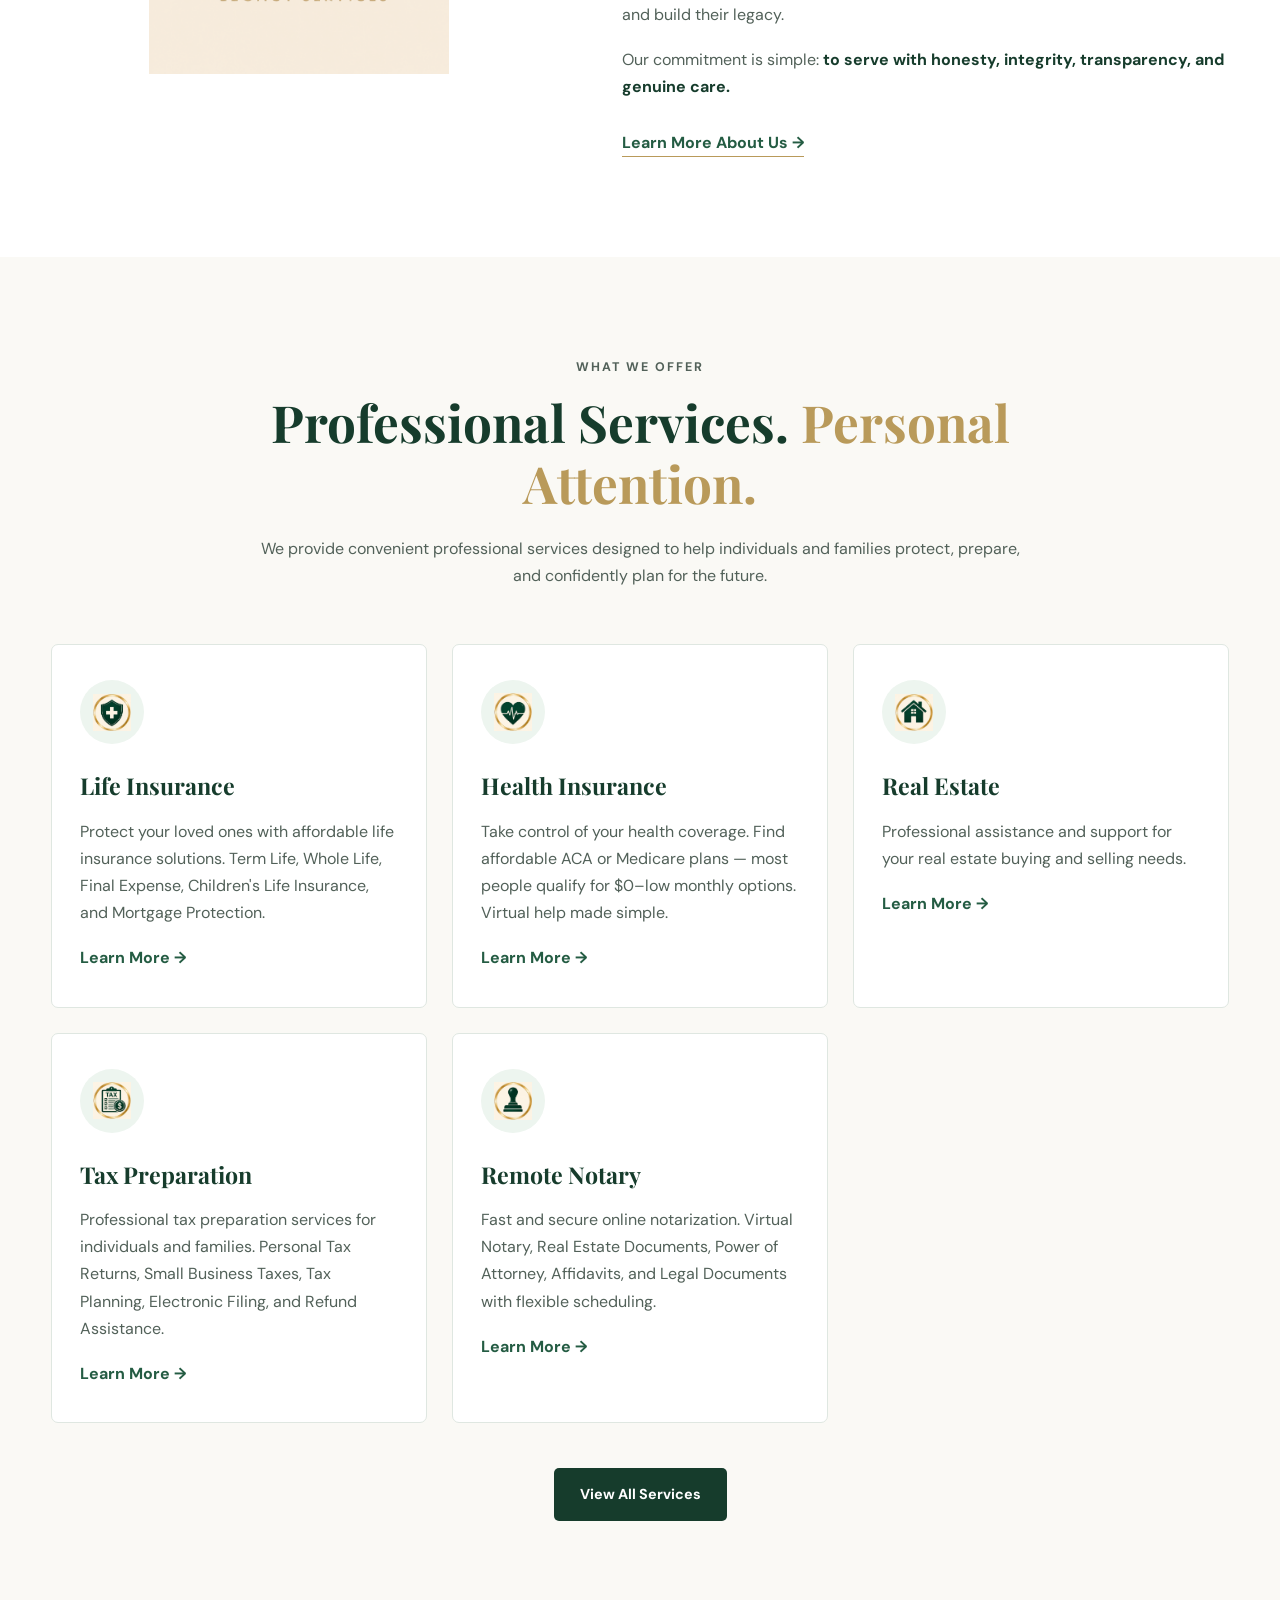
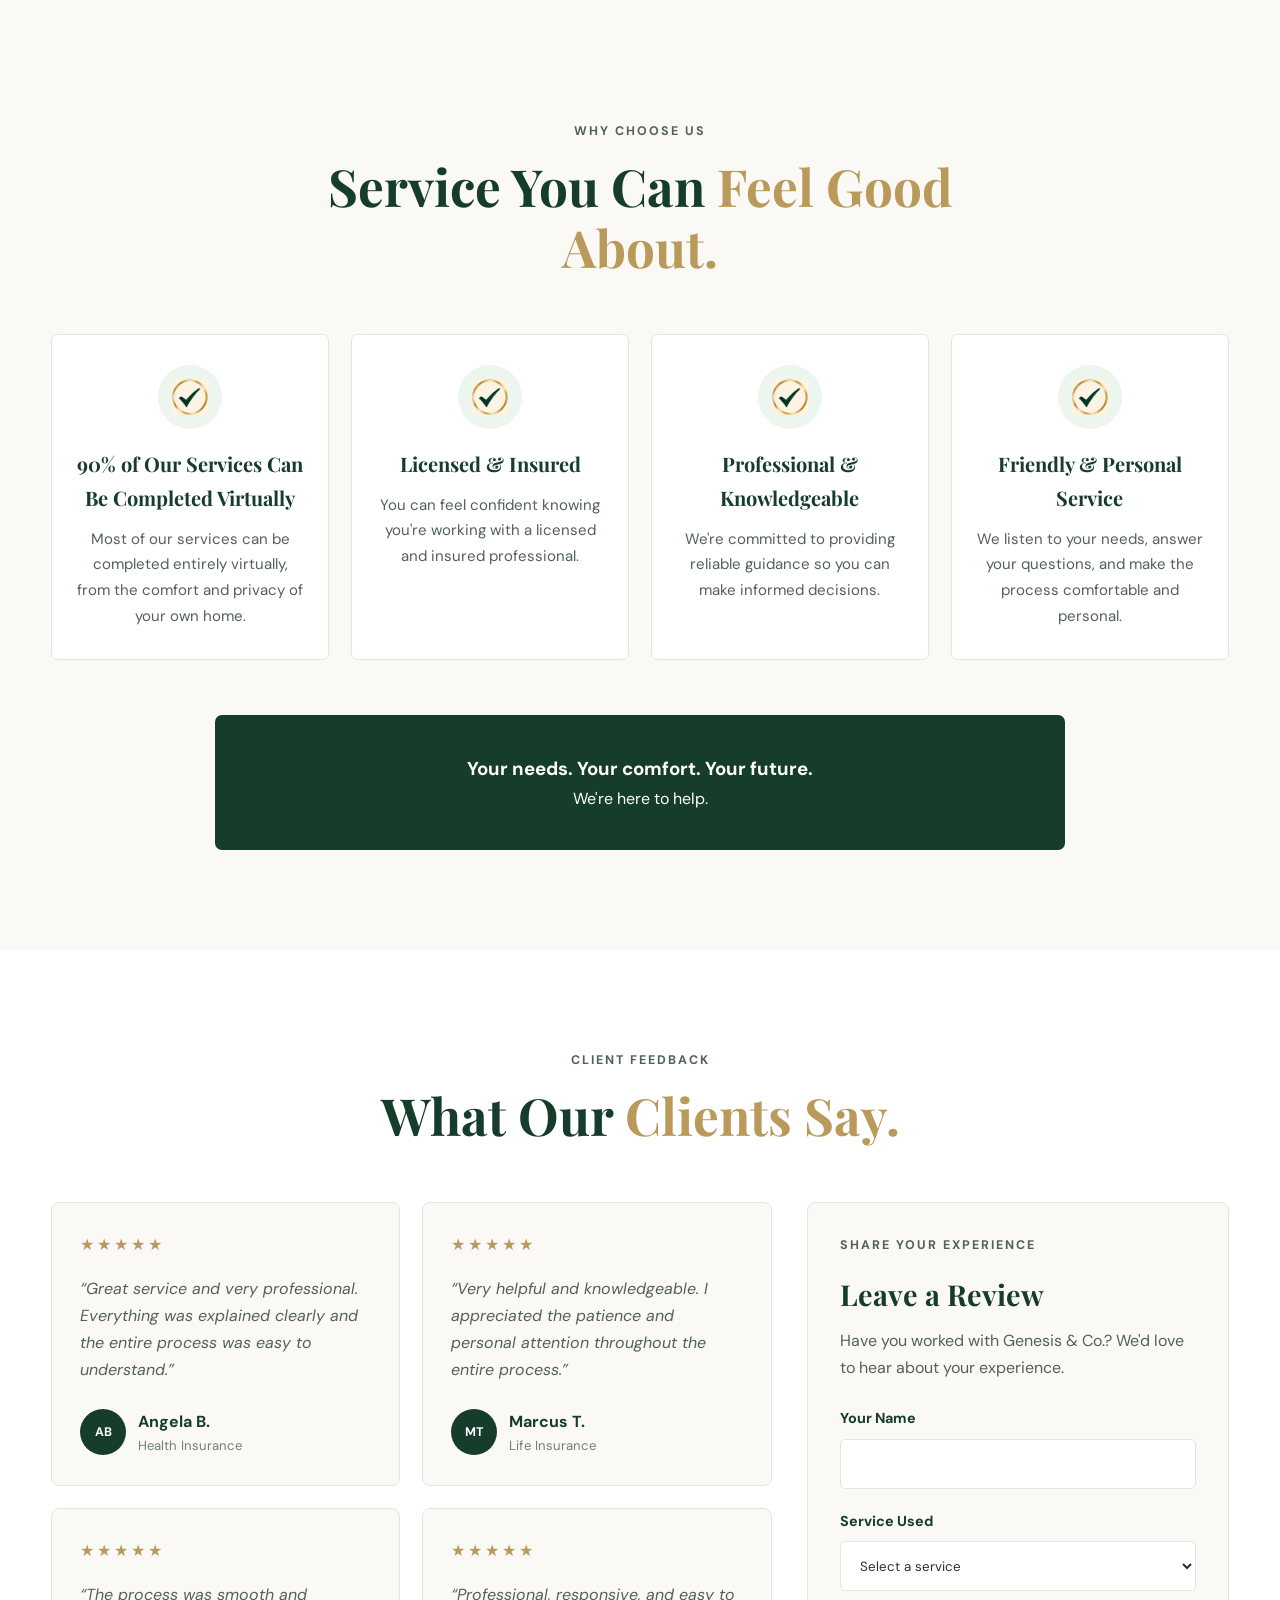
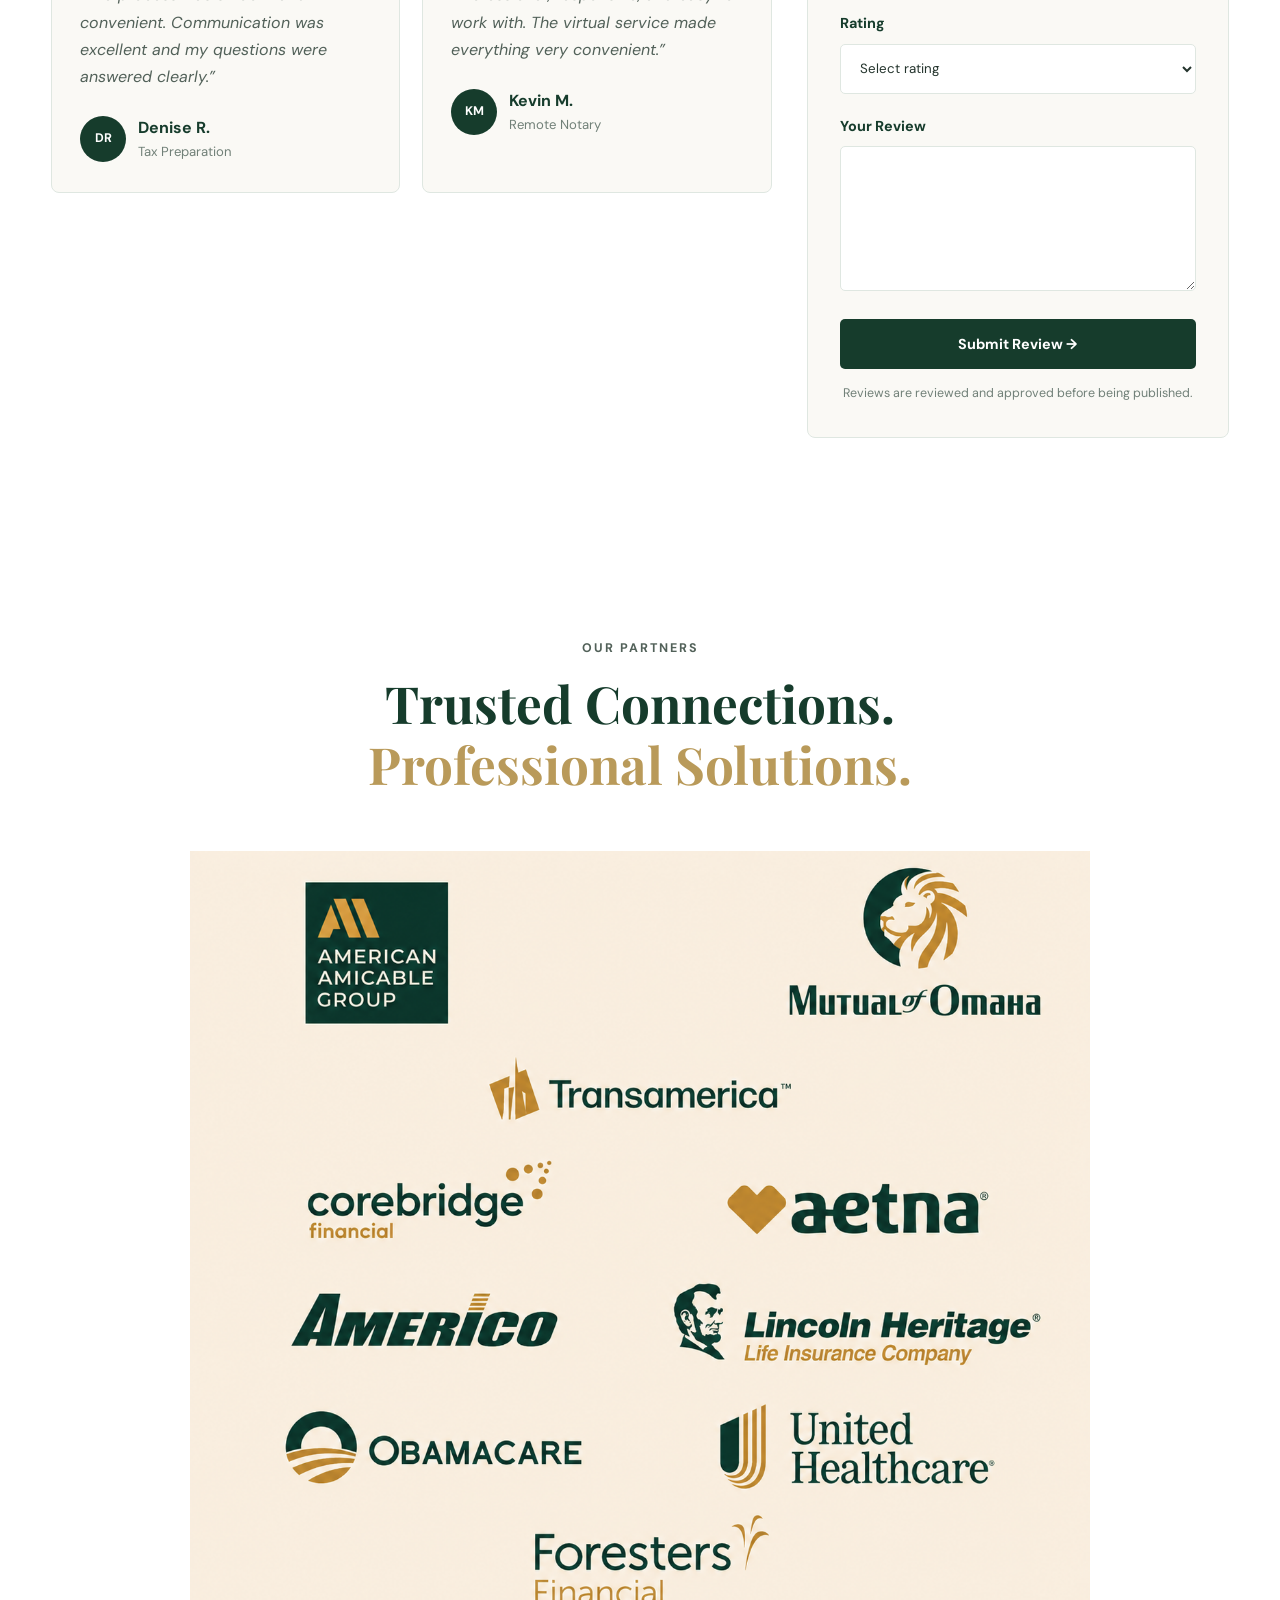
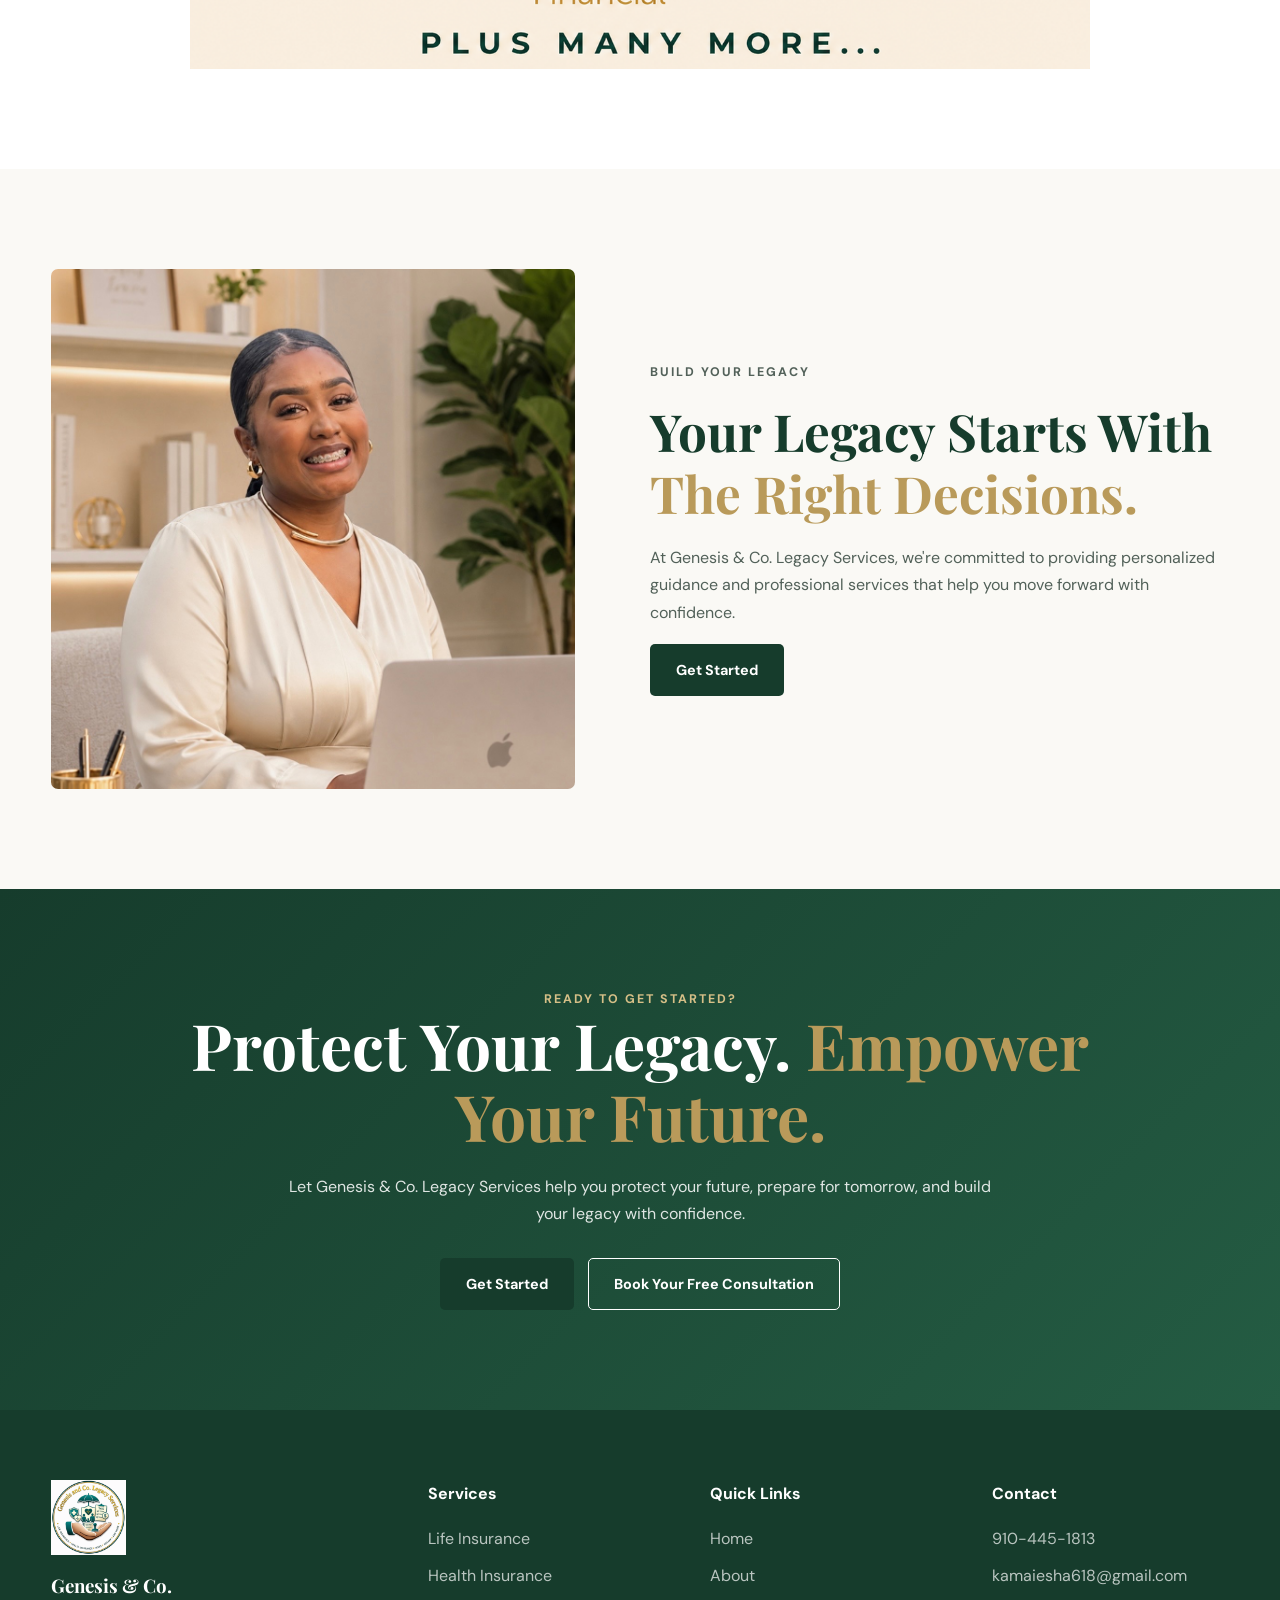
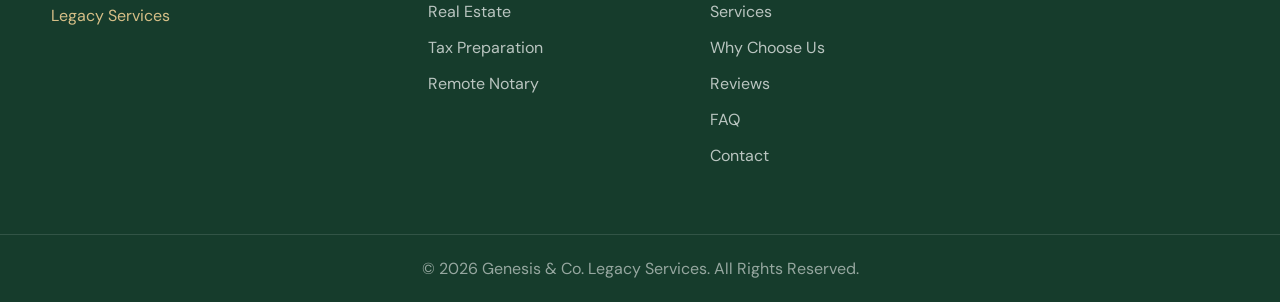
==== commit f31b098a: "Update index.html" ====
--- a/index.html
+++ b/index.html
@@ -604,8 +604,7 @@
 
                 <p>
 
-                    From the comfort and privacy of your own home,
-                    you can complete most of the process virtually.
+                    Most of our services can be completed entirely virtually, from the comfort and privacy of your own home.
 
                 </p>
 
--- a/css/style.css
+++ b/css/style.css
@@ -1077,6 +1077,118 @@
     overflow: hidden;
 }
 
+/* =========================================================
+   FAQ CATEGORIES
+========================================================= */
+
+.faq-category-list {
+    display: grid;
+    grid-template-columns: repeat(2, 1fr);
+    gap: 10px;
+    margin-top: 22px;
+}
+
+.faq-category {
+    min-height: 58px;
+
+    border: 1px solid var(--border);
+
+    background: var(--white);
+
+    color: var(--green-dark);
+
+    border-radius: 8px;
+
+    padding: 12px 14px;
+
+    font-size: 0.86rem;
+
+    font-weight: 700;
+
+    text-align: left;
+
+    transition: all 0.25s ease;
+}
+
+.faq-category:hover {
+    background: var(--green-soft);
+    border-color: var(--green);
+    transform: translateY(-2px);
+}
+
+
+/* CATEGORY TITLE */
+
+.faq-category-title {
+    width: 100%;
+
+    font-family: 'Playfair Display', serif;
+
+    font-size: 1.25rem;
+
+    font-weight: 700;
+
+    color: var(--green-dark);
+
+    margin: 5px 0 8px;
+}
+
+
+/* BACK BUTTON */
+
+.faq-back-button {
+    width: 100%;
+
+    border: none;
+
+    background: transparent;
+
+    color: var(--green);
+
+    font-size: 0.82rem;
+
+    font-weight: 700;
+
+    text-align: left;
+
+    padding: 4px 0;
+
+    margin-bottom: 4px;
+}
+
+.faq-back-button:hover {
+    color: var(--gold);
+}
+
+
+/* UPDATED QUESTION LIST */
+
+.faq-question-list {
+    display: none;
+
+    flex-direction: column;
+
+    gap: 9px;
+
+    margin-top: 22px;
+}
+
+
+/* =========================================================
+   FAQ MOBILE CATEGORIES
+========================================================= */
+
+@media (max-width: 600px) {
+
+    .faq-category-list {
+        grid-template-columns: 1fr;
+    }
+
+    .faq-category {
+        width: 100%;
+    }
+
+}
 
 /* =========================================================
    RESPONSIVE
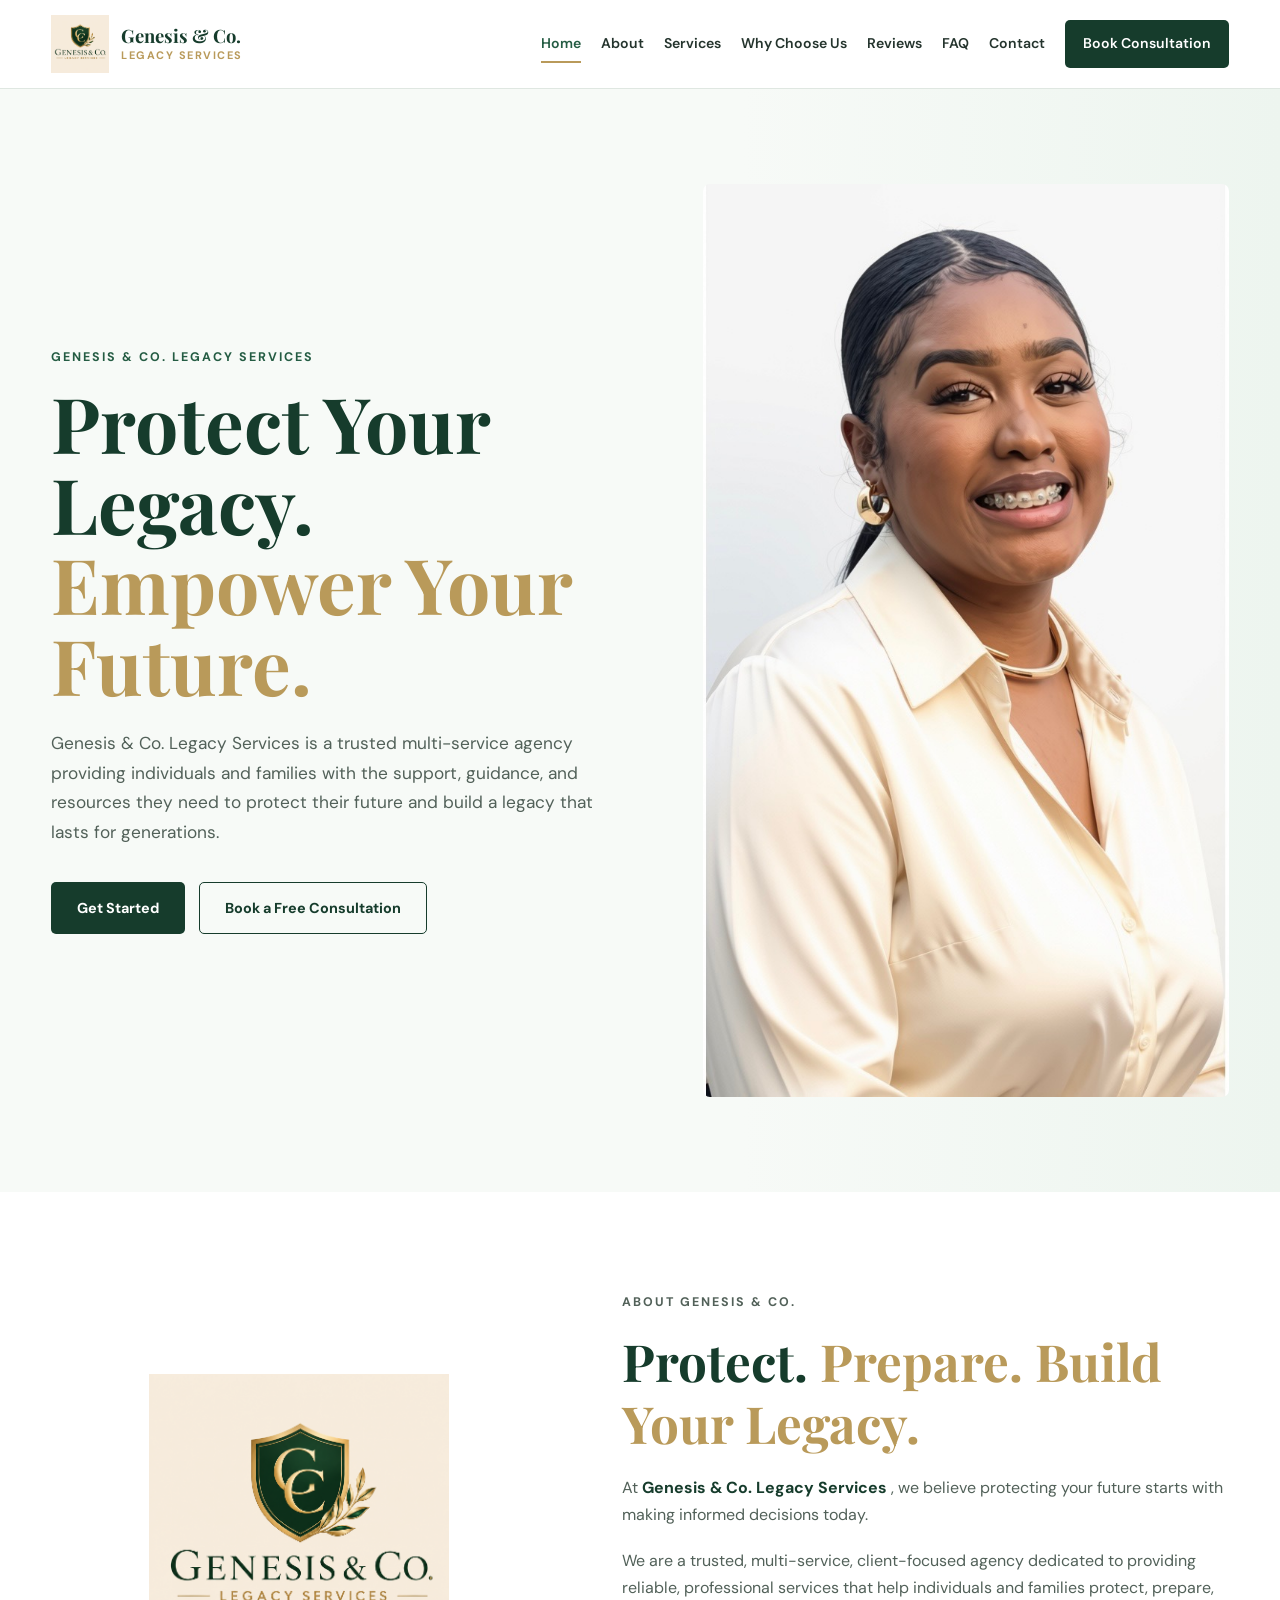
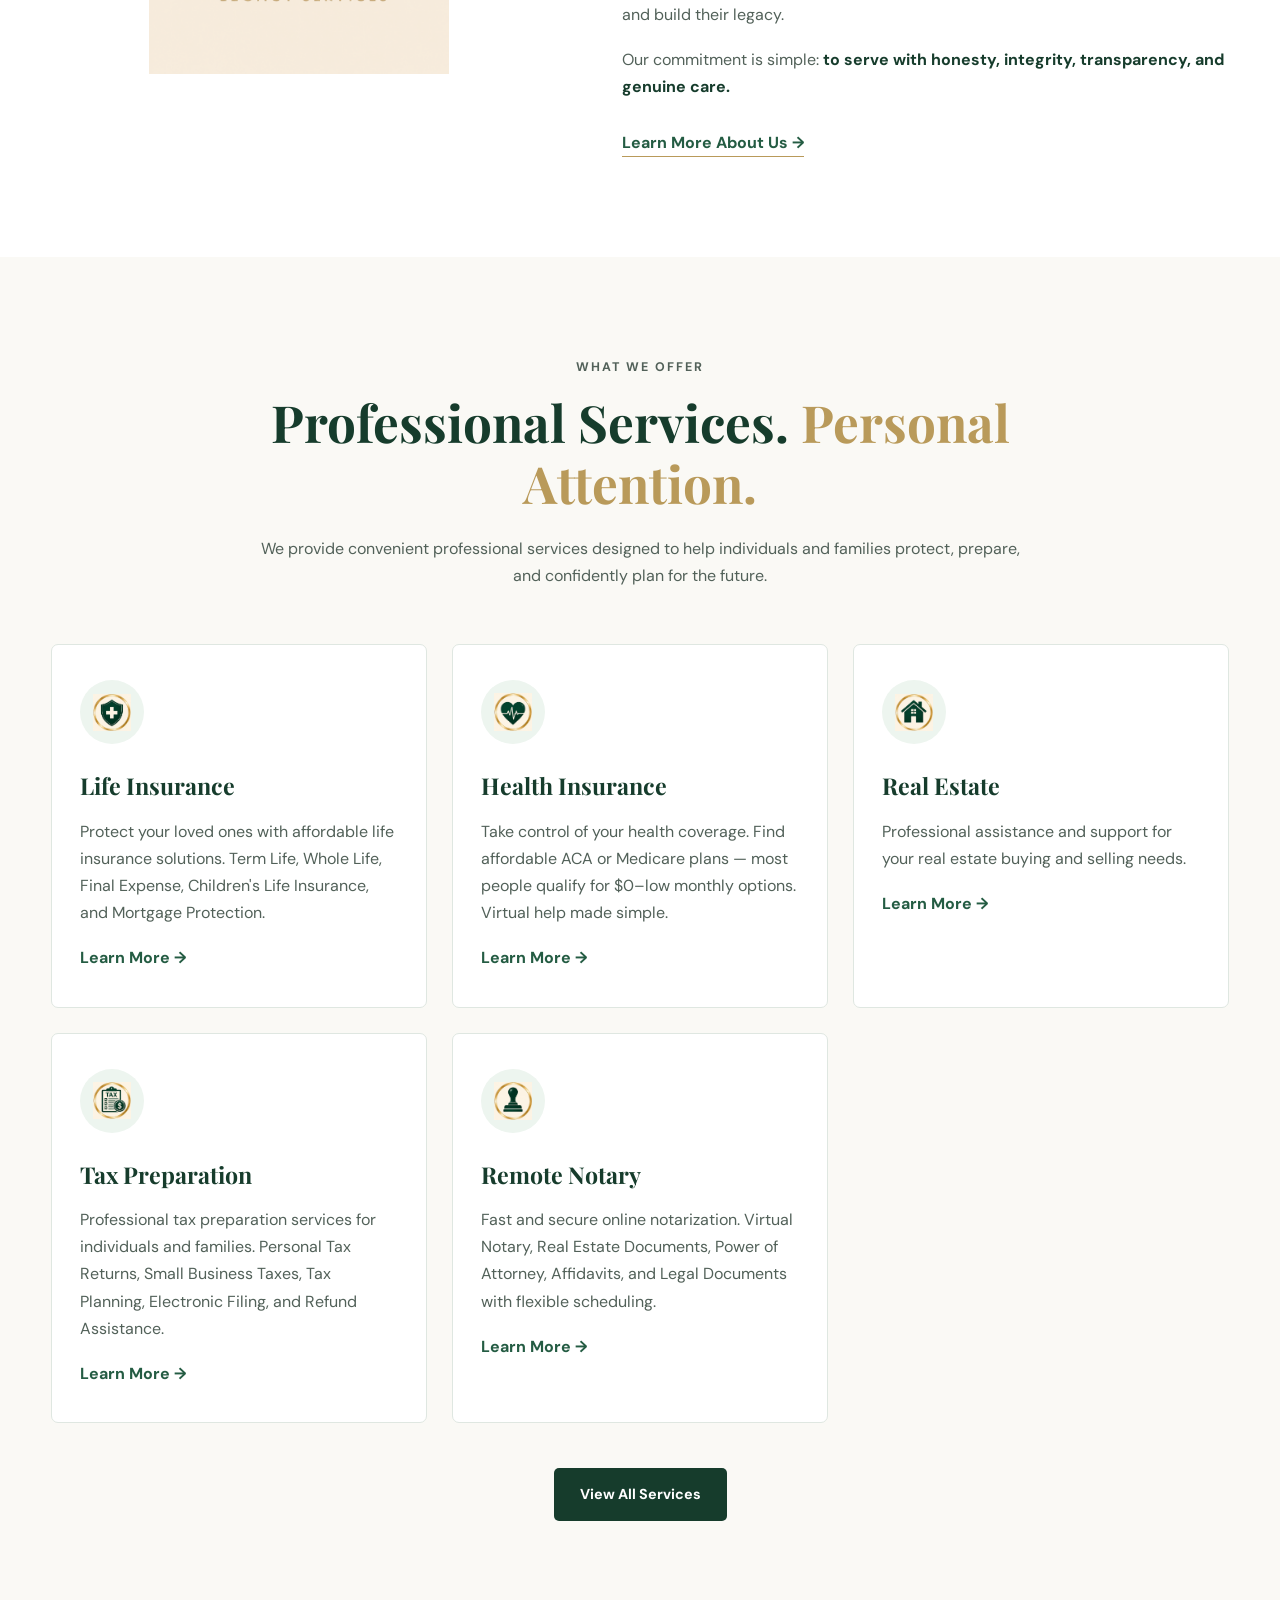
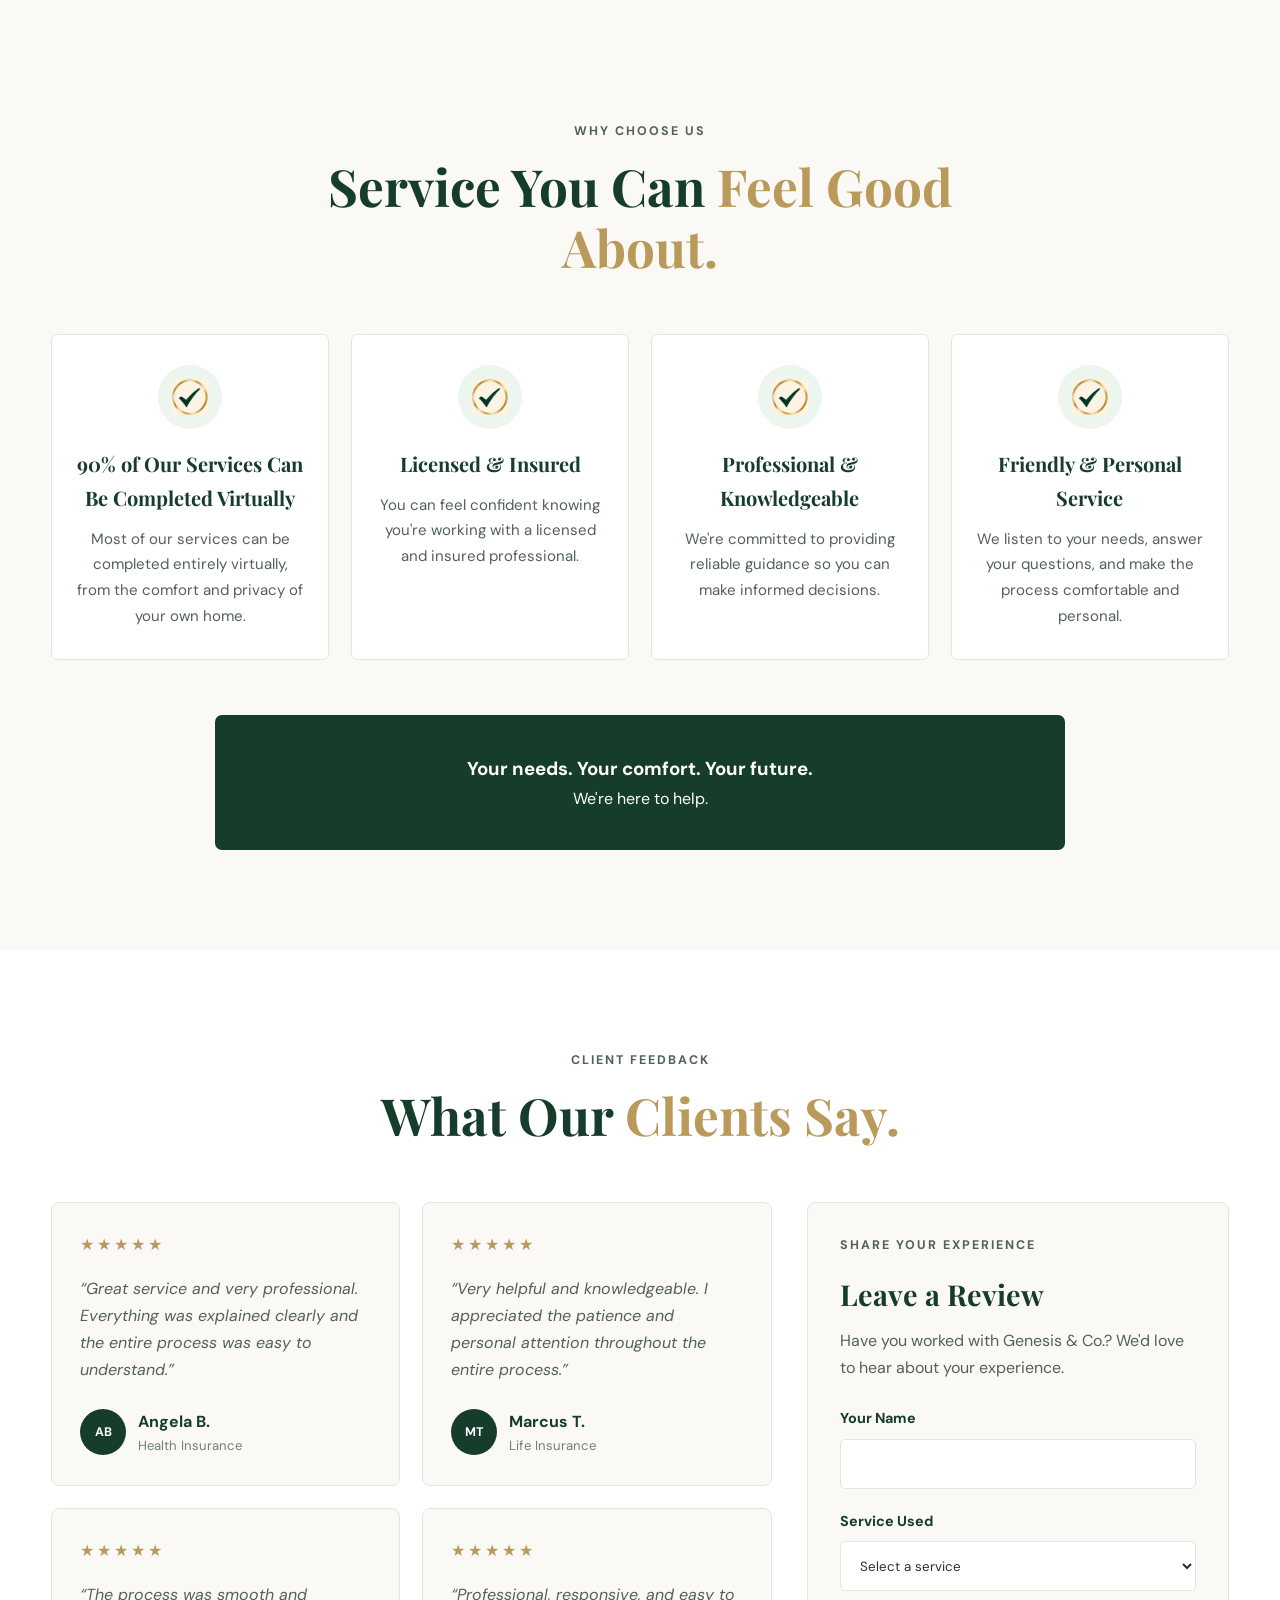
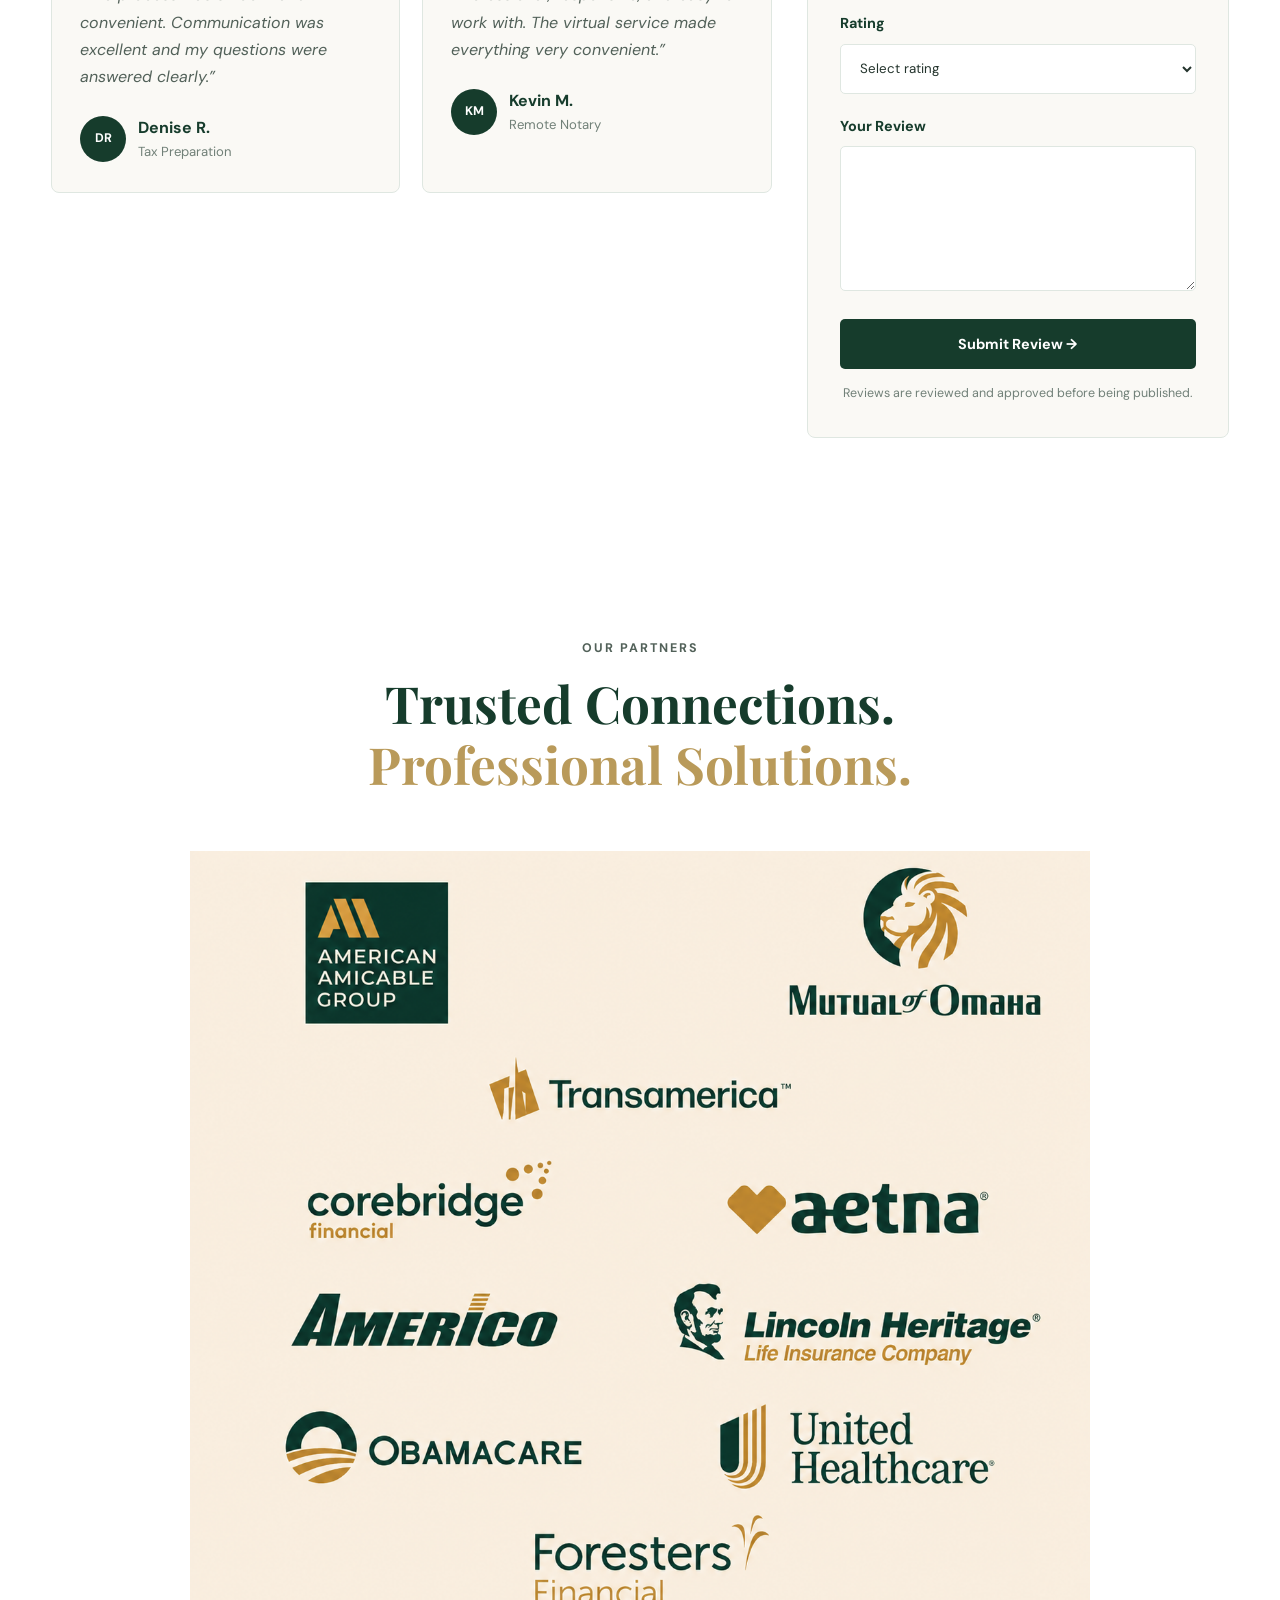
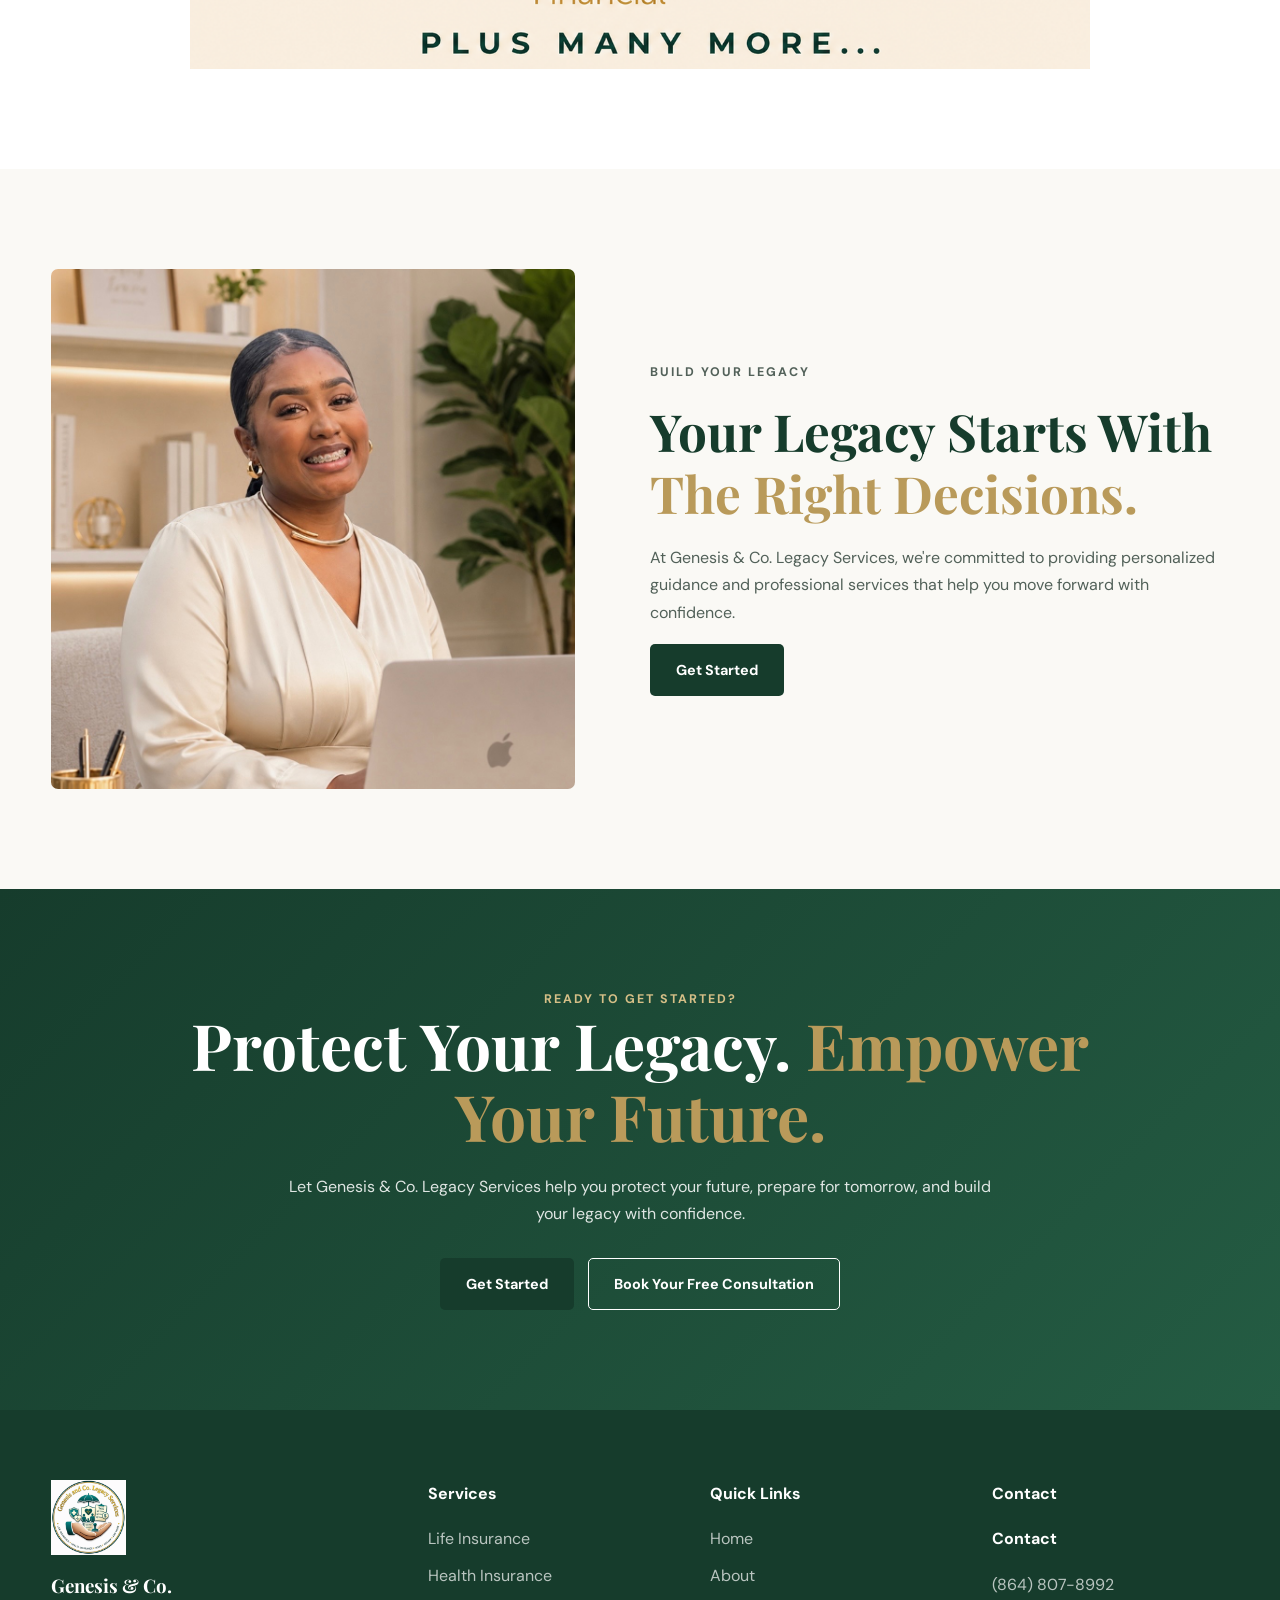
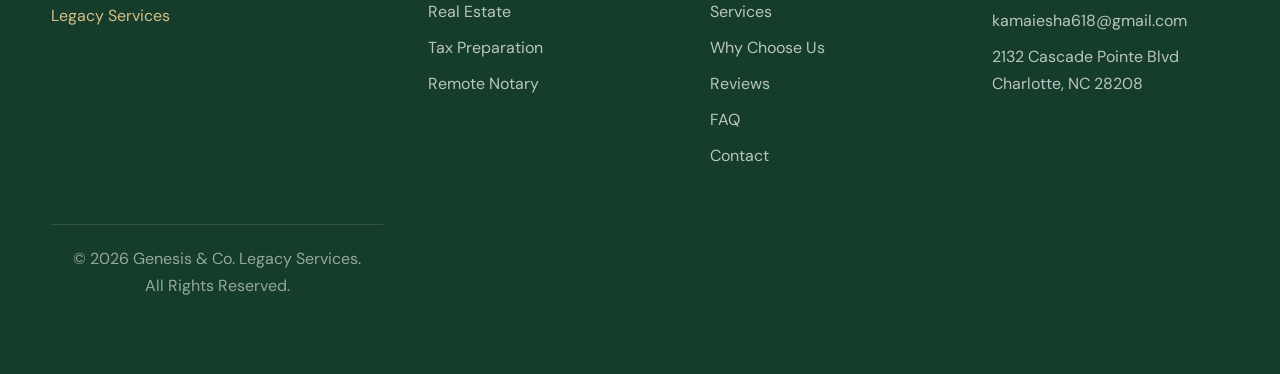
==== commit 772f5df0: "Update index.html" ====
--- a/index.html
+++ b/index.html
@@ -1374,15 +1374,32 @@
                 Contact
             </h4>
 
-            <a href="tel:9104451813">
-                910-445-1813
-            </a>
-
-            <a href="mailto:kamaiesha618@gmail.com">
-                kamaiesha618@gmail.com
-            </a>
-
-        </div>
+            <!-- CONTACT -->
+
+<div class="footer-column">
+
+    <h4>
+        Contact
+    </h4>
+
+    <a href="tel:8648078992">
+        (864) 807-8992
+    </a>
+
+    <a href="mailto:kamaiesha618@gmail.com">
+        kamaiesha618@gmail.com
+    </a>
+
+    <a
+        href="https://www.google.com/maps/search/?api=1&query=2132+Cascade+Pointe+Blvd+Charlotte+NC+28208"
+        target="_blank"
+        rel="noopener noreferrer"
+    >
+        2132 Cascade Pointe Blvd<br>
+        Charlotte, NC 28208
+    </a>
+
+</div>
 
 
     </div>
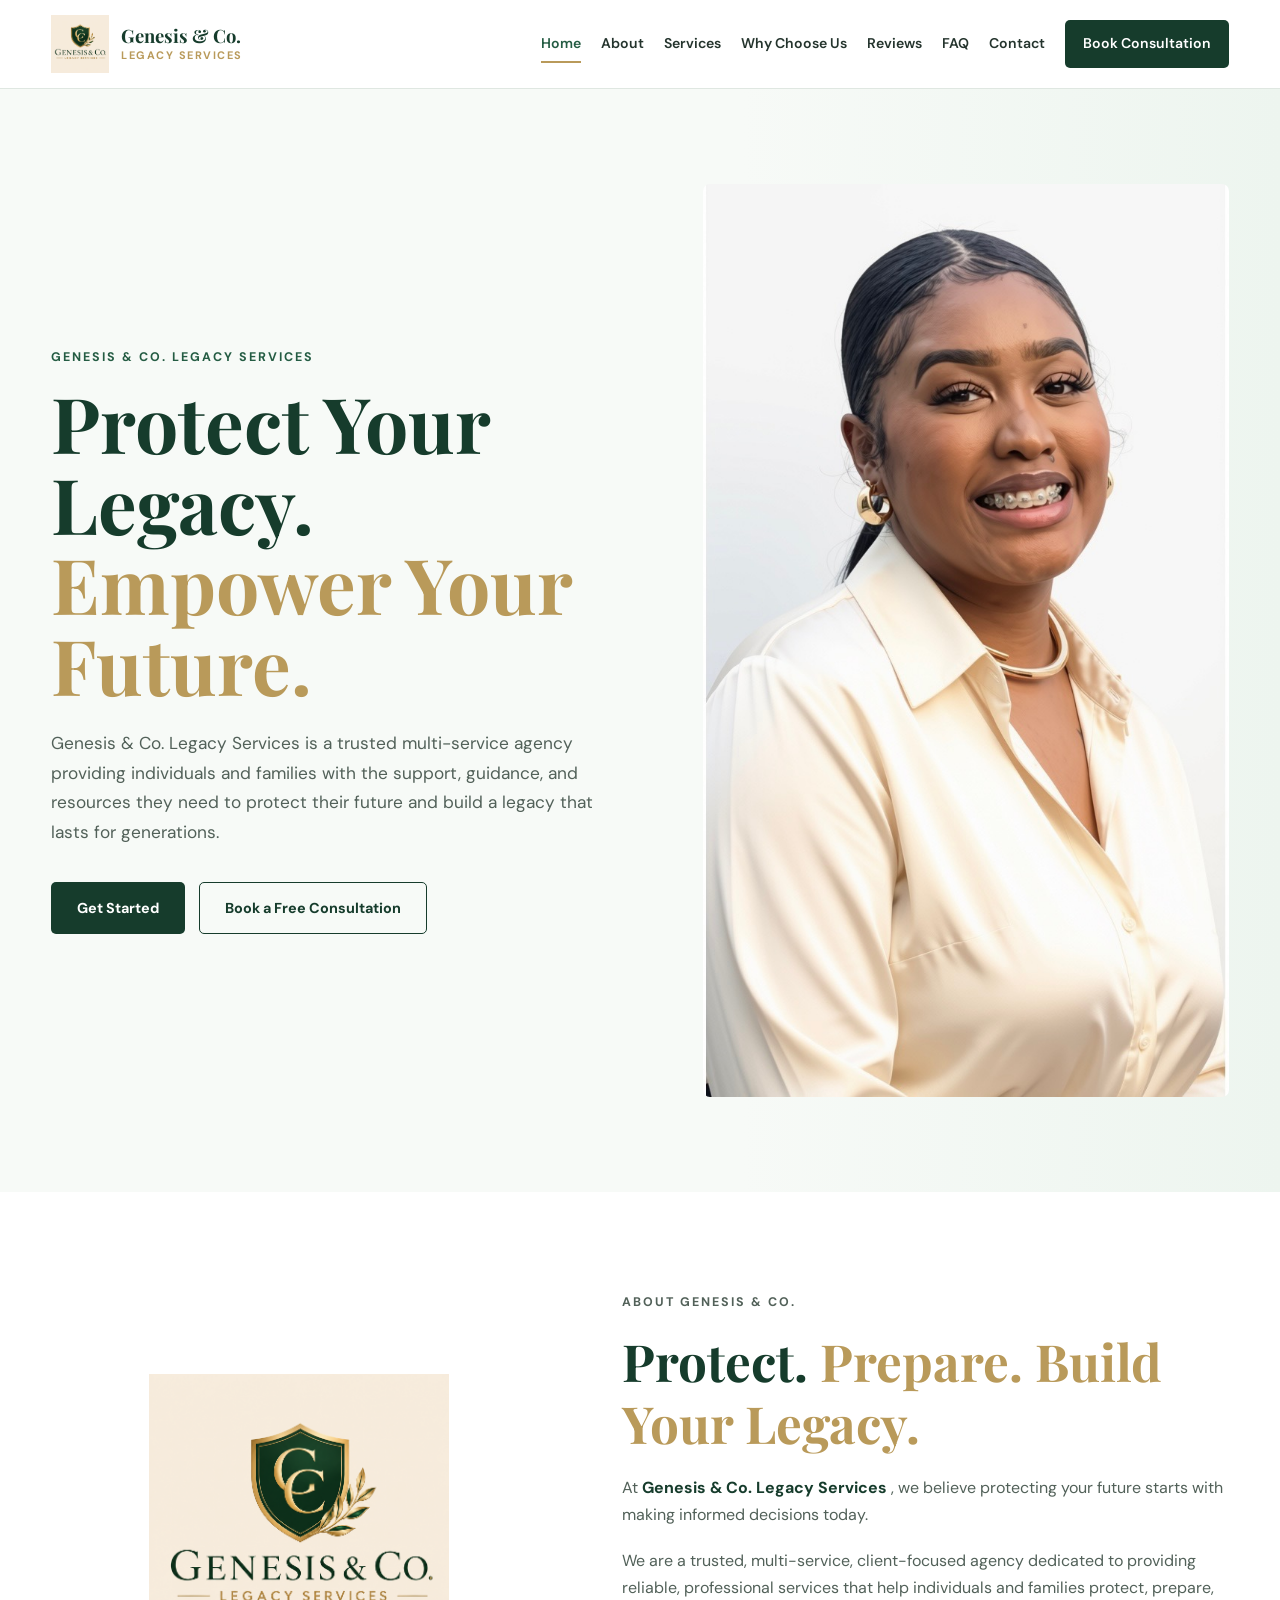
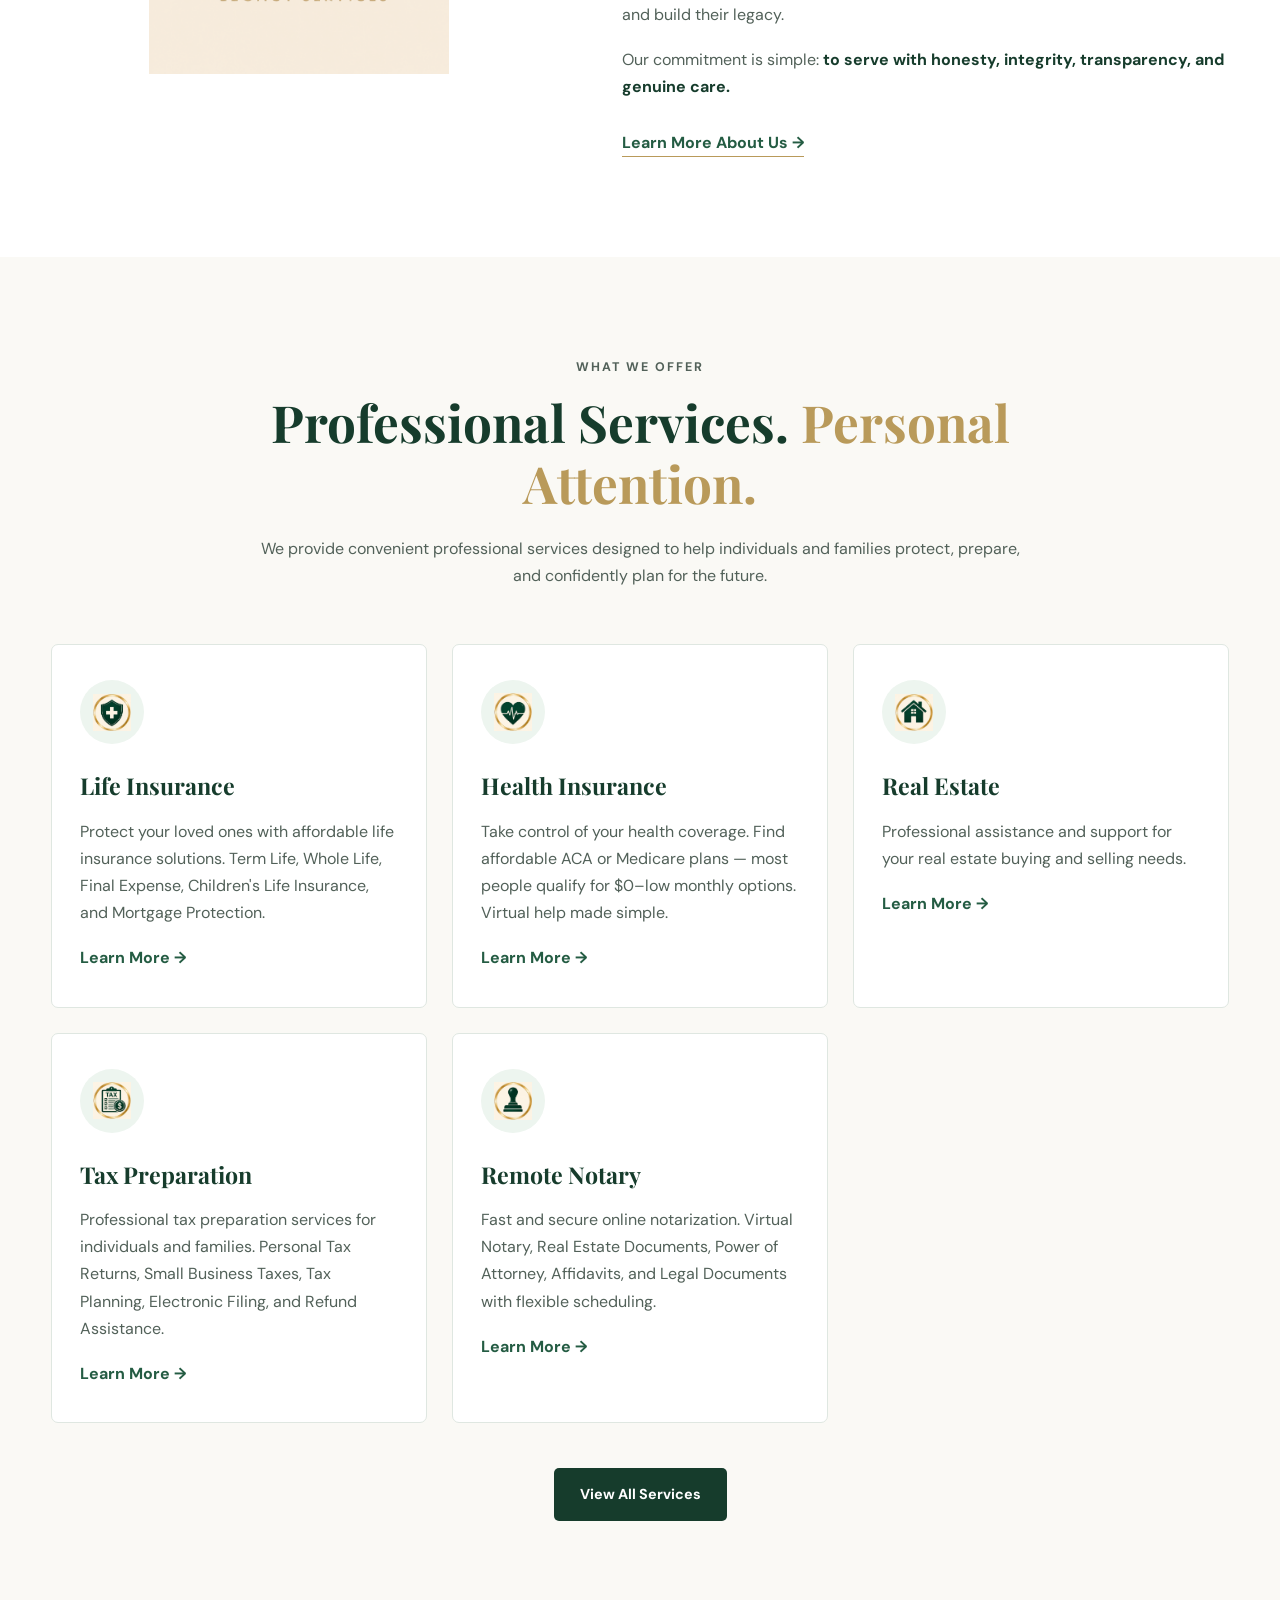
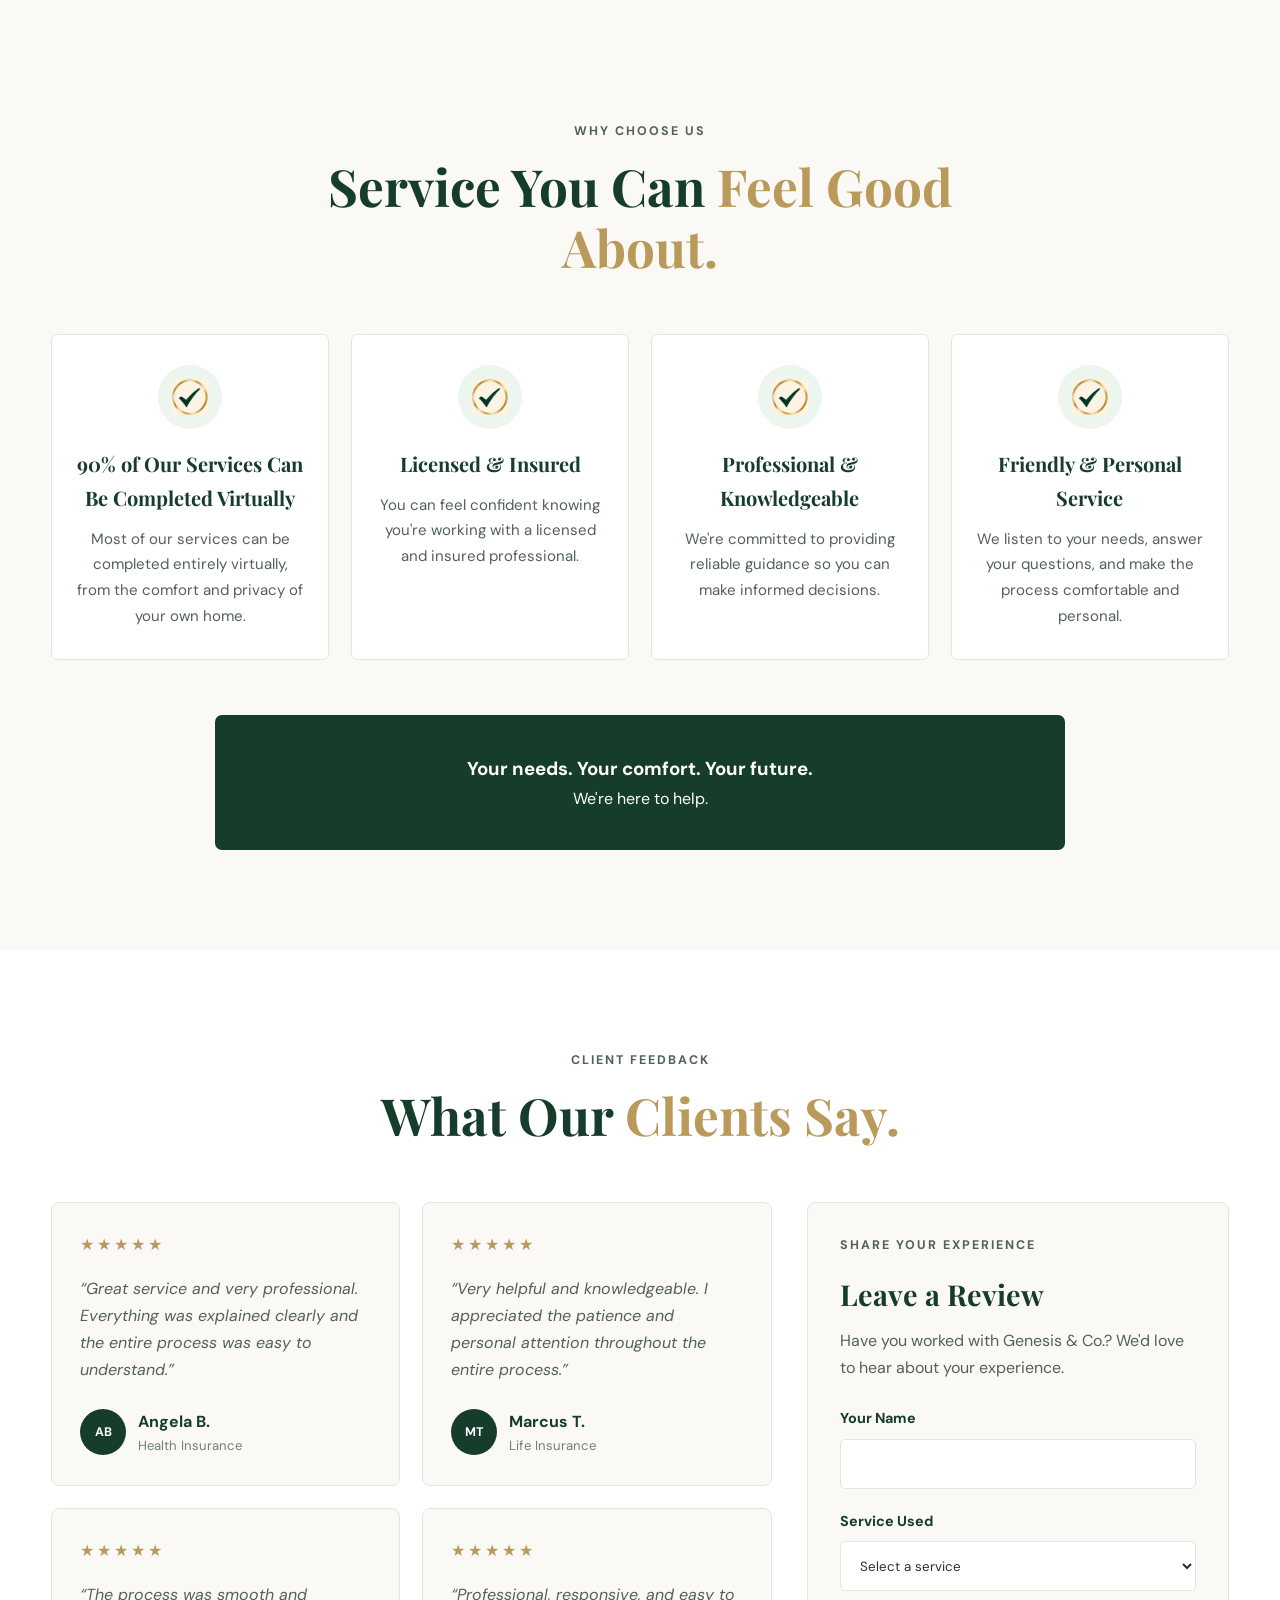
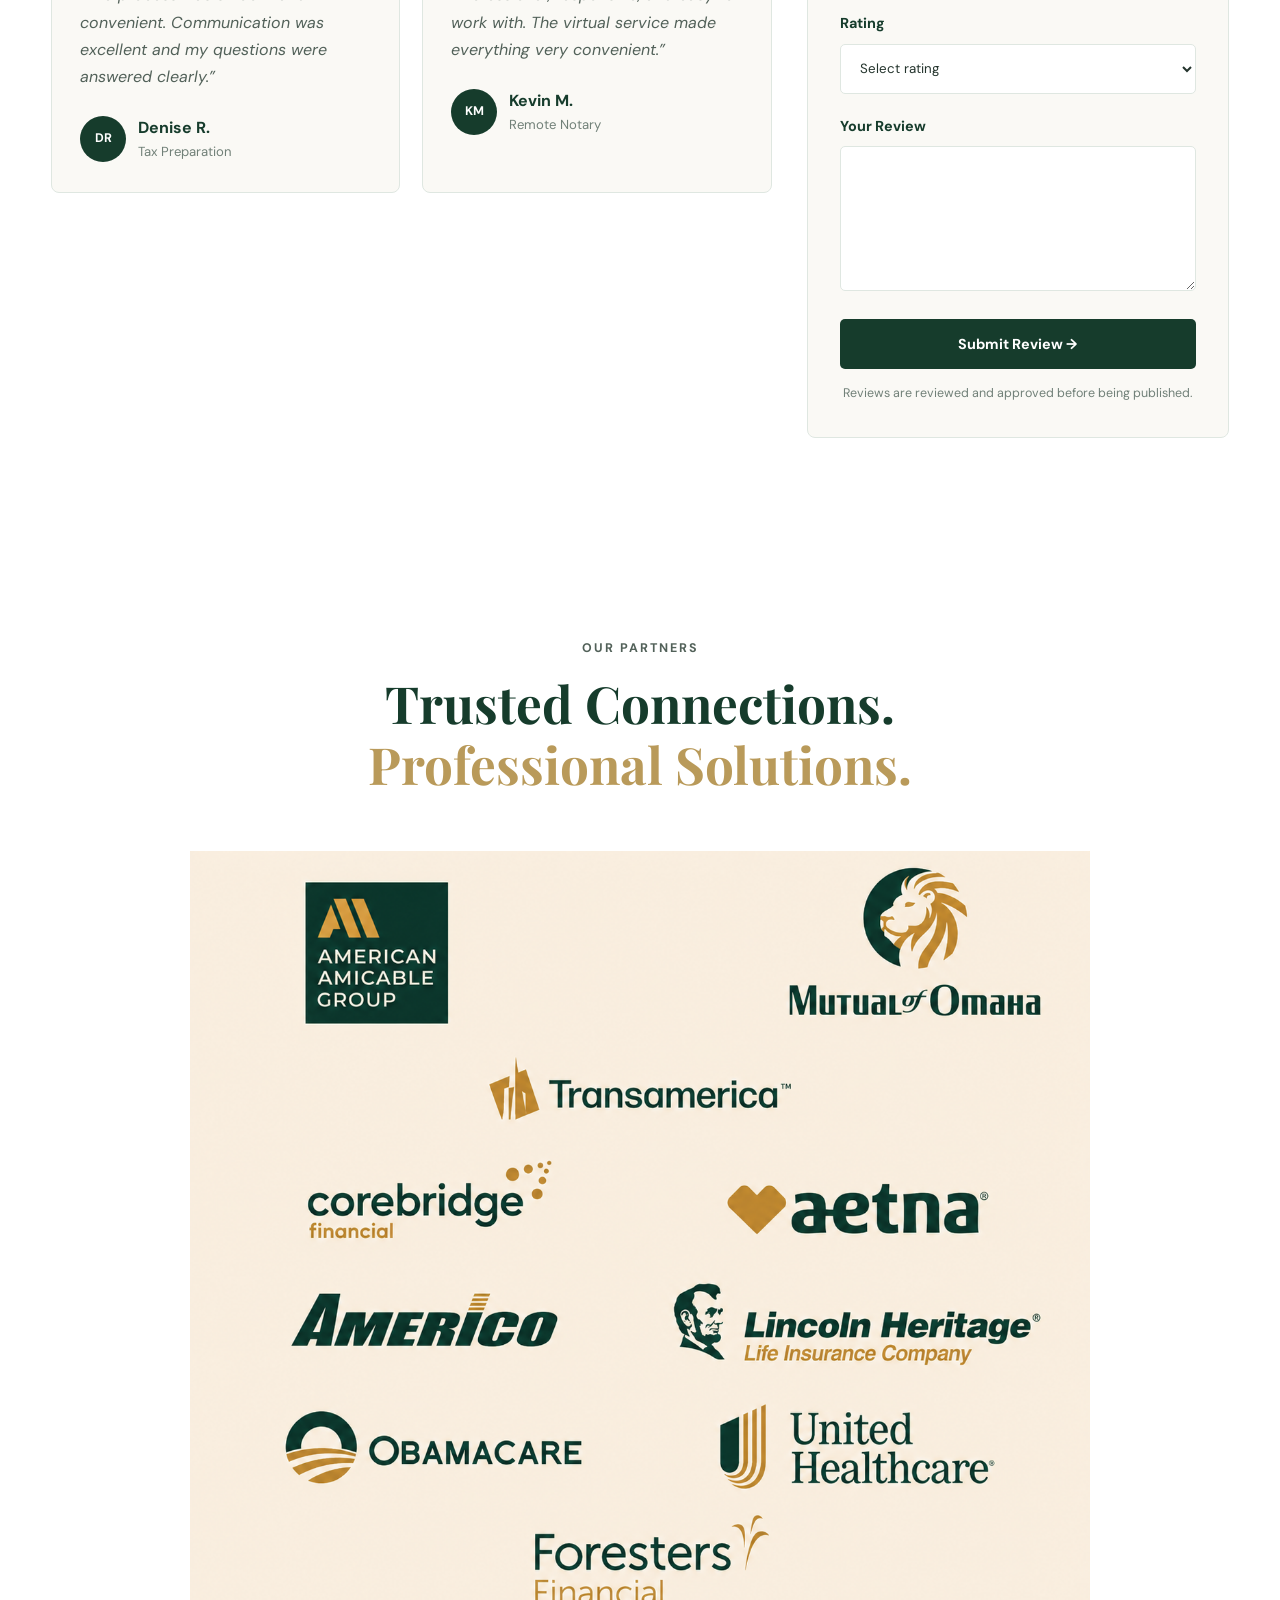
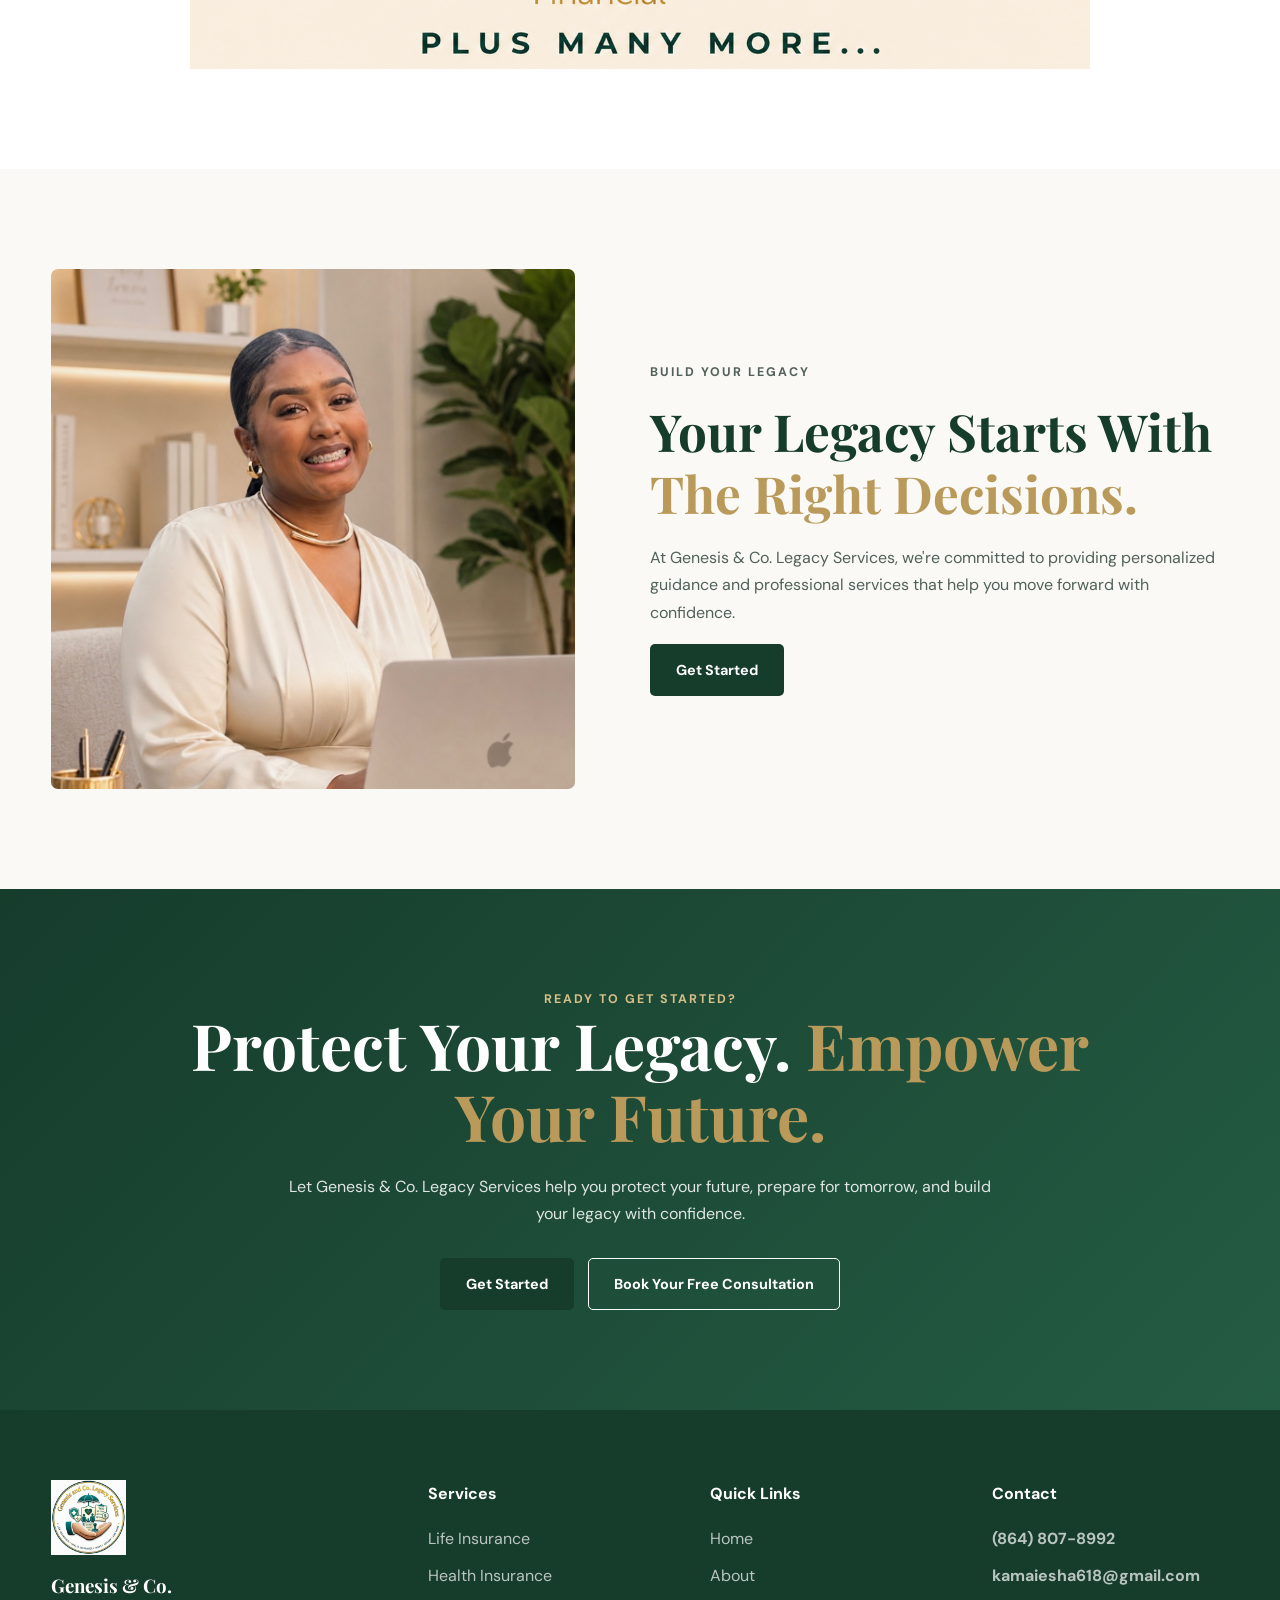
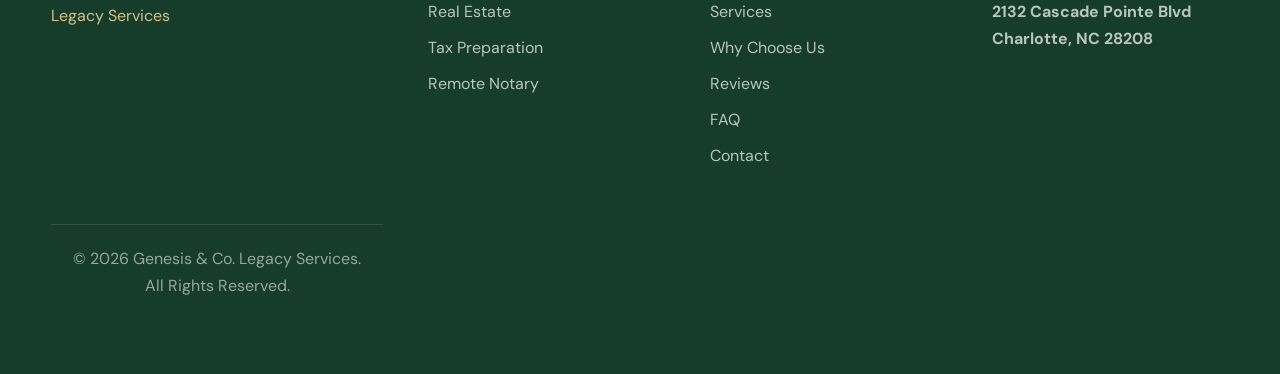
==== commit 19e8651b: "Update index.html" ====
--- a/index.html
+++ b/index.html
@@ -1371,8 +1371,7 @@
         <div class="footer-column">
 
             <h4>
-                Contact
-            </h4>
+            
 
             <!-- CONTACT -->
 
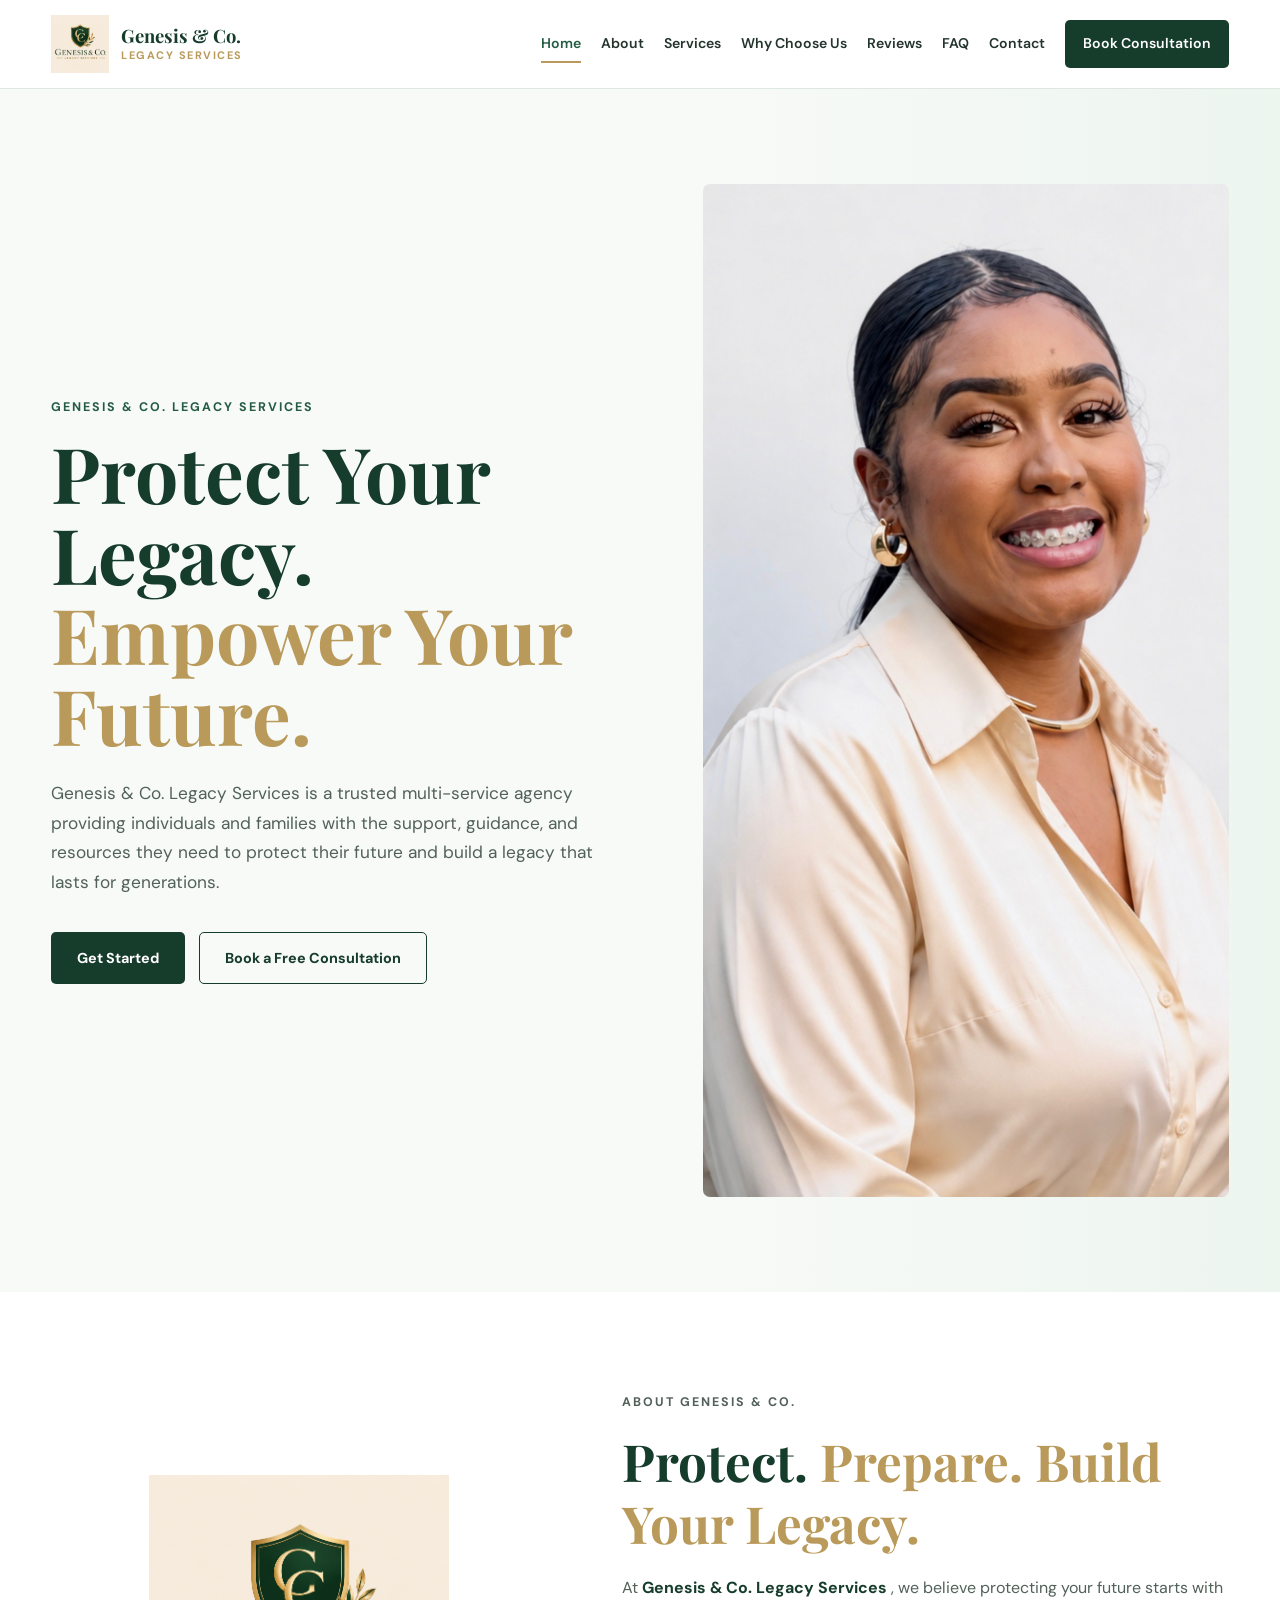
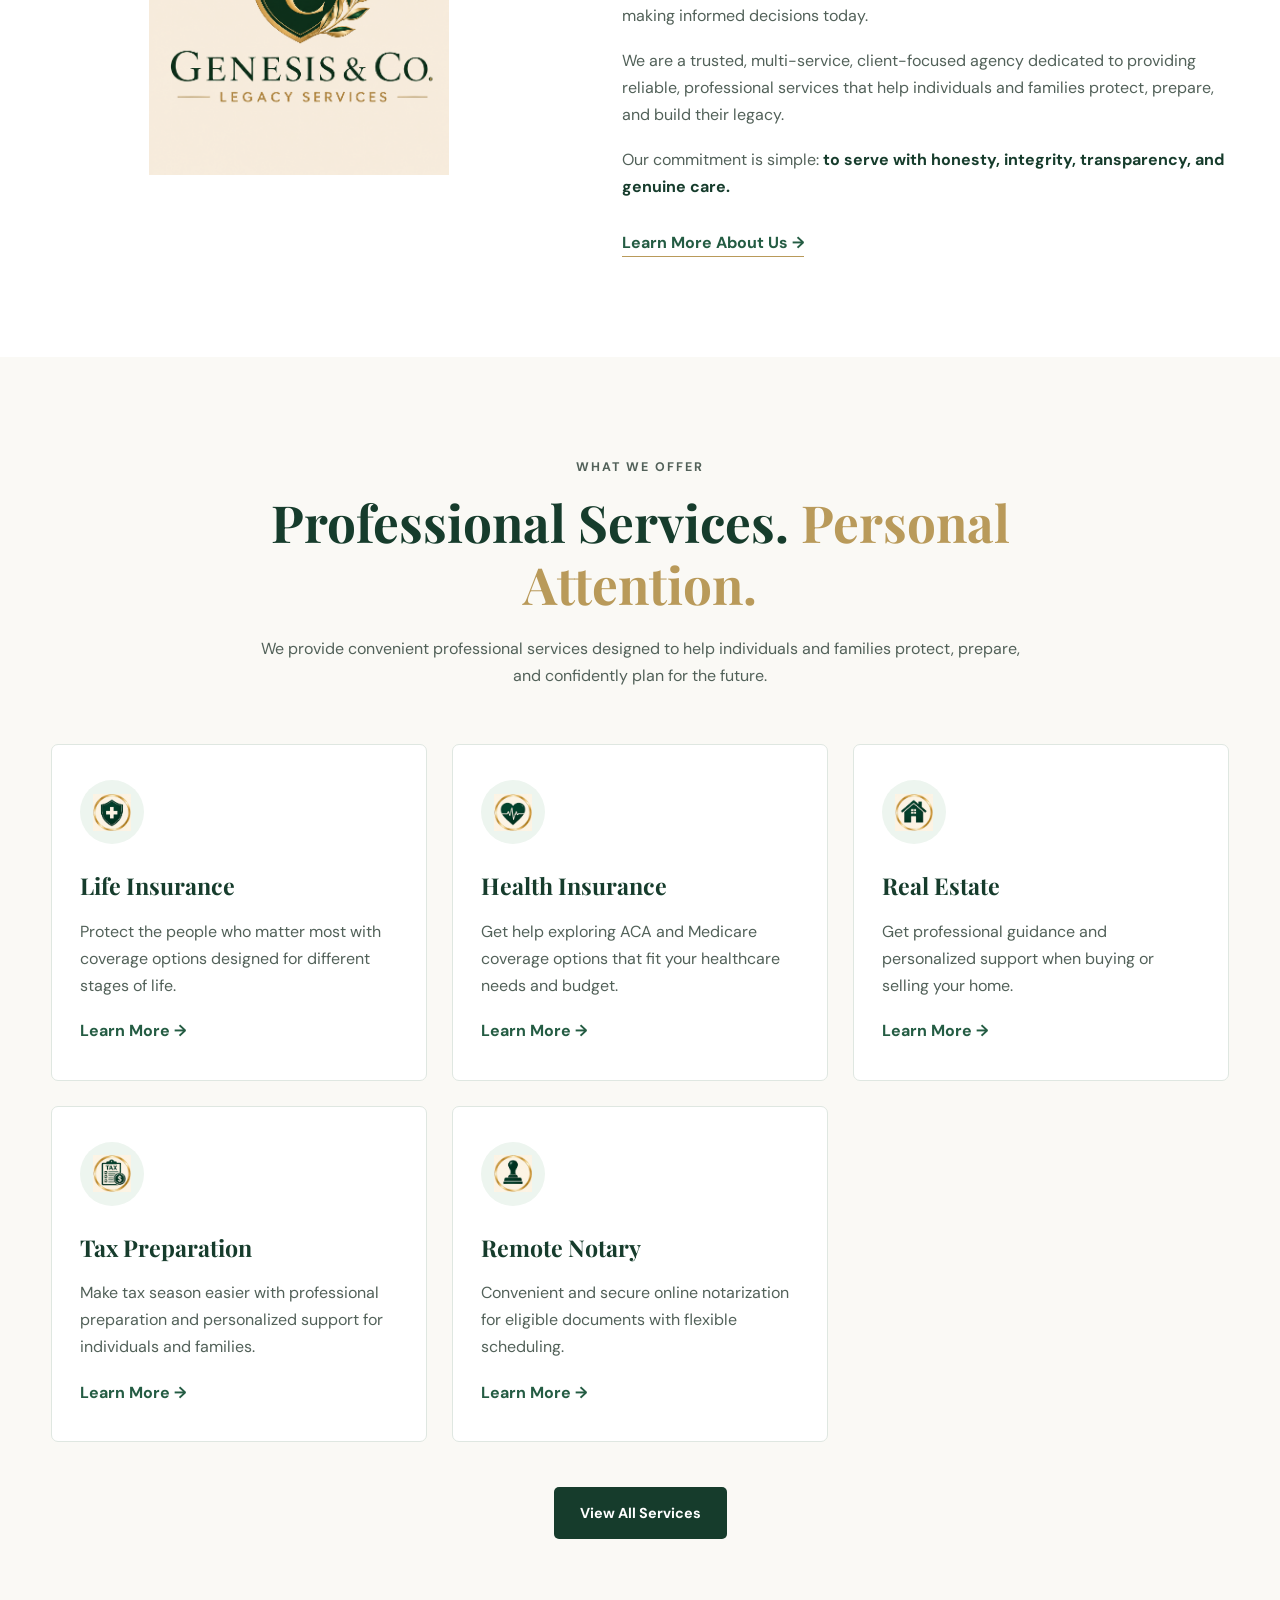
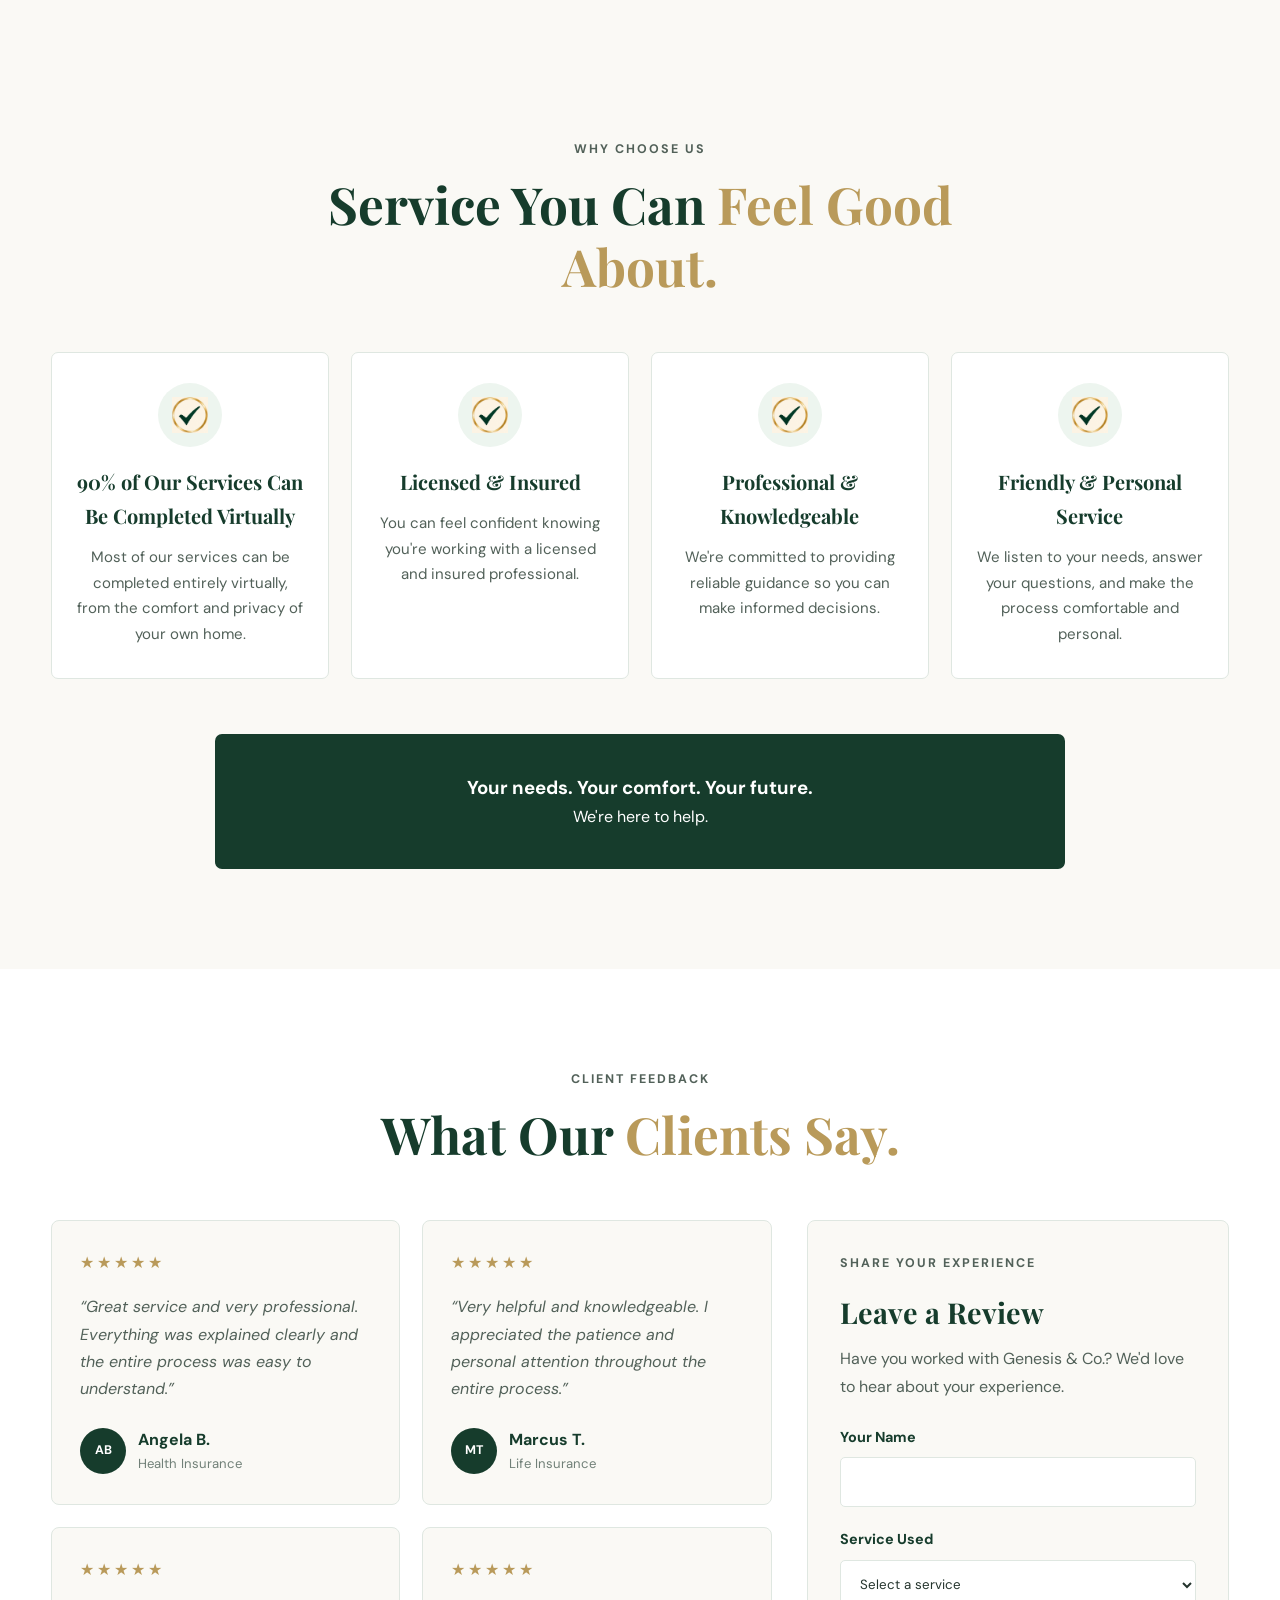
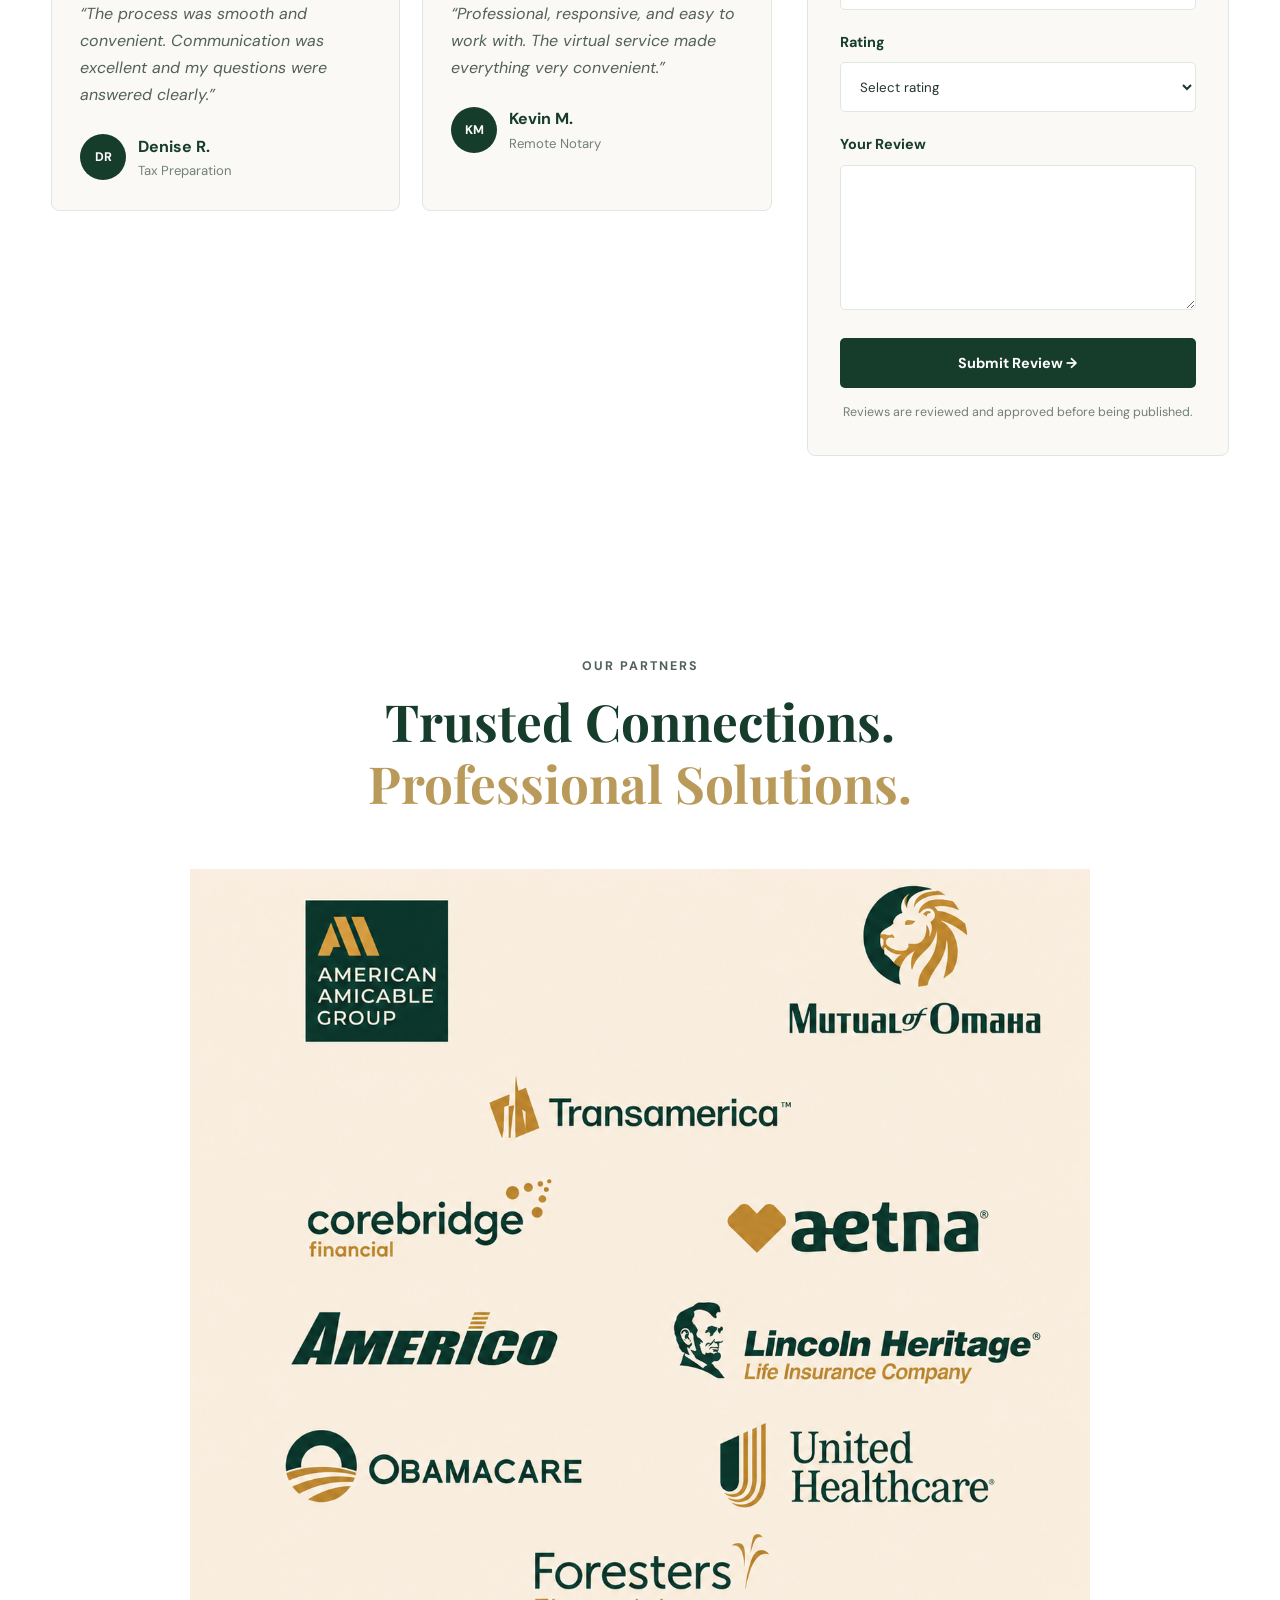
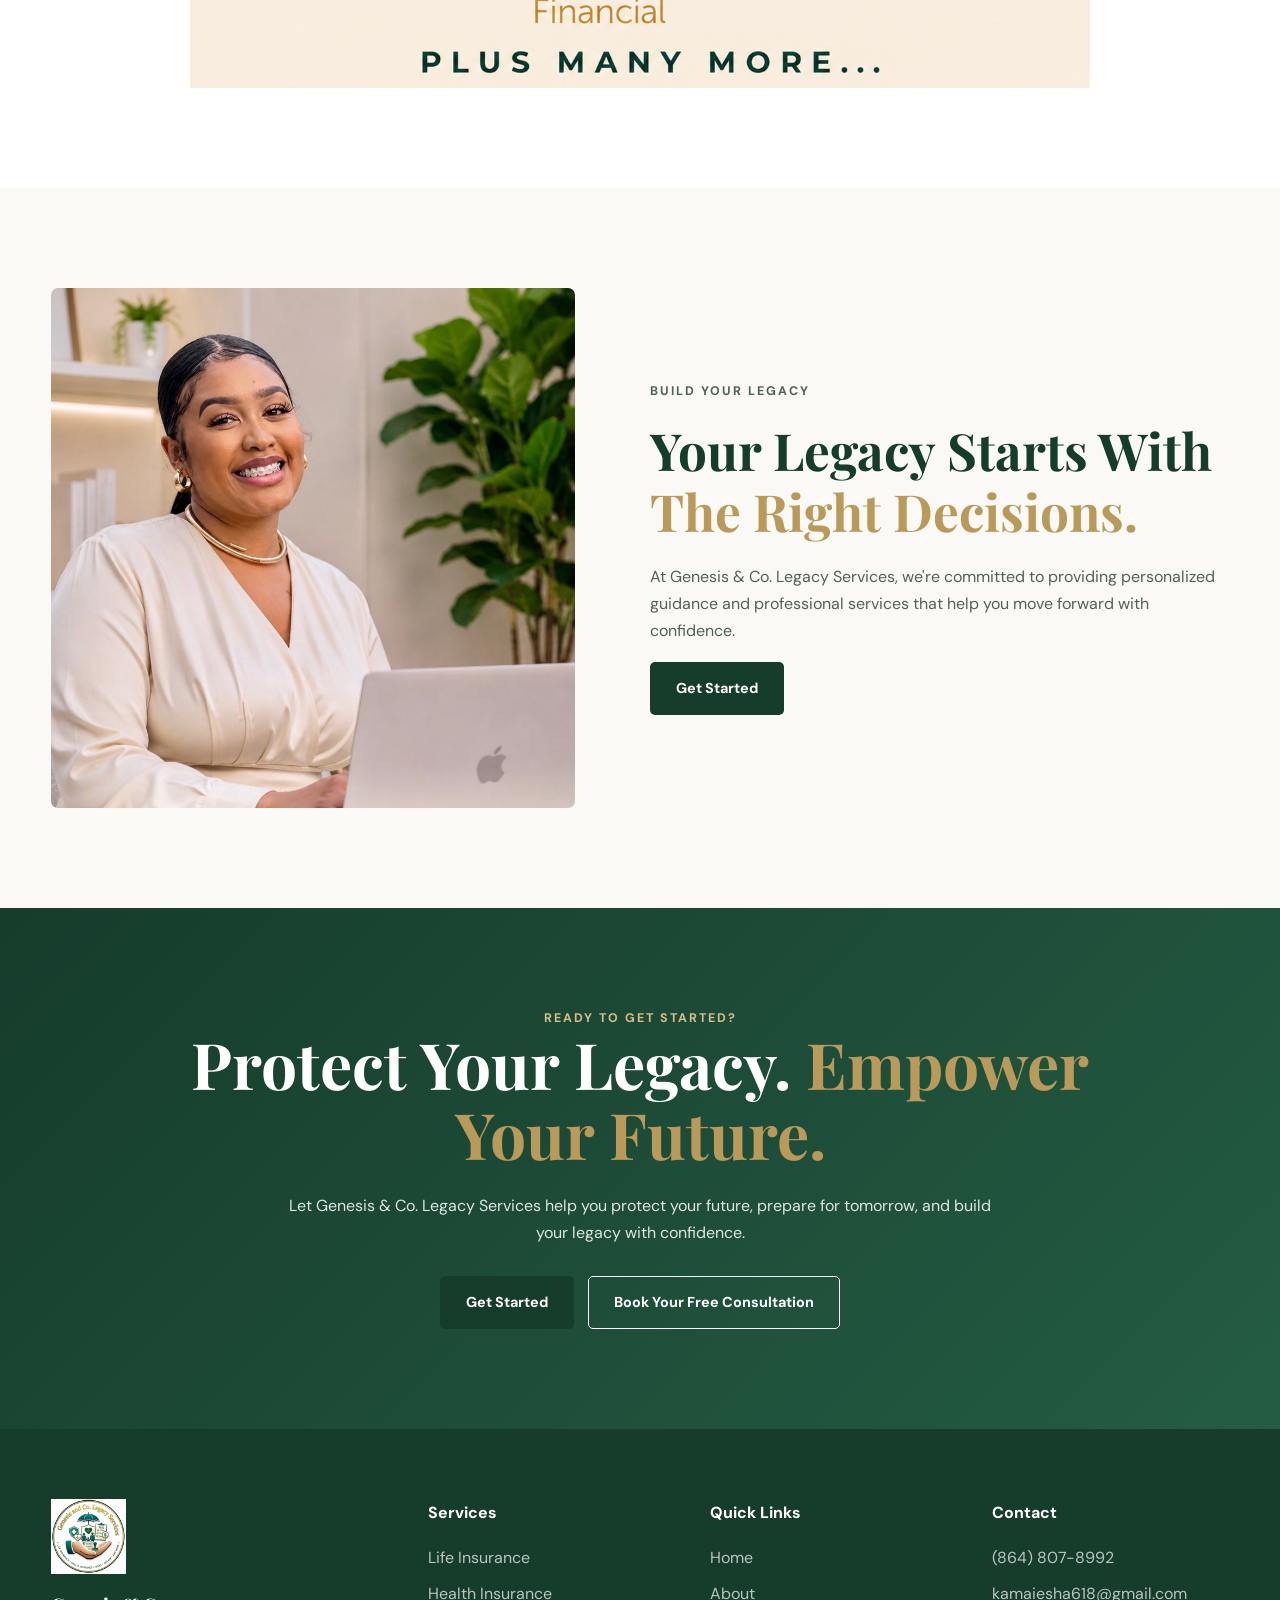
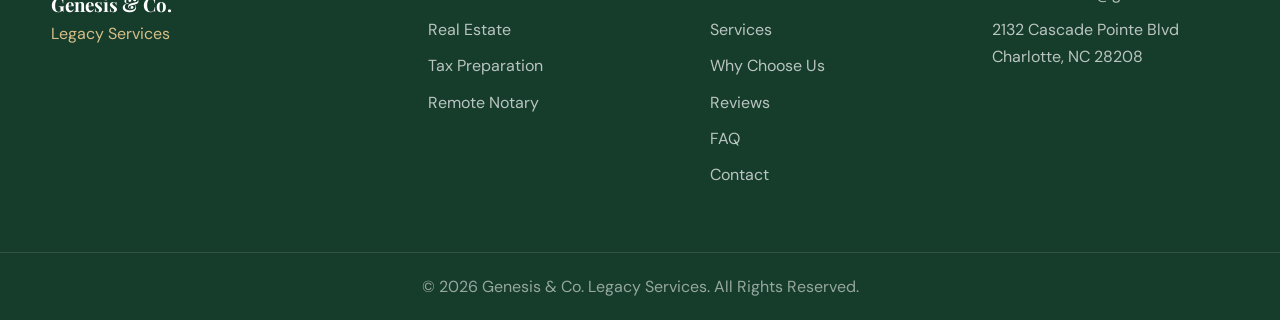
==== commit d84287f5: "Update index.html" ====
--- a/index.html
+++ b/index.html
@@ -53,7 +53,6 @@
 <header class="site-header">
 
     <div class="container nav-container">
-
 
         <a
             href="index.html"
@@ -123,8 +122,6 @@
             <a href="#reviews">
                 Reviews
             </a>
-
-            <!-- FAQ BUTTON -->
 
             <a
                 href="#faq"
@@ -325,7 +322,7 @@
 
 
 <!-- =====================================================
-     SERVICES
+     SERVICES — SHORT HOME PAGE PREVIEWS
 ===================================================== -->
 
 <section class="services section">
@@ -366,6 +363,8 @@
 
         <div class="services-grid">
 
+
+            <!-- LIFE INSURANCE -->
 
             <article class="service-card">
 
@@ -384,12 +383,9 @@
                 </h3>
 
                 <p>
-
-                    Protect your loved ones with affordable life
-                    insurance solutions. Term Life, Whole Life,
-                    Final Expense, Children's Life Insurance,
-                    and Mortgage Protection.
-
+                    Protect the people who matter most with
+                    coverage options designed for different
+                    stages of life.
                 </p>
 
                 <a href="services.html#life-insurance">
@@ -399,6 +395,8 @@
             </article>
 
 
+
+            <!-- HEALTH INSURANCE -->
 
             <article class="service-card">
 
@@ -417,12 +415,9 @@
                 </h3>
 
                 <p>
-
-                    Take control of your health coverage.
-                    Find affordable ACA or Medicare plans —
-                    most people qualify for $0–low monthly
-                    options. Virtual help made simple.
-
+                    Get help exploring ACA and Medicare coverage
+                    options that fit your healthcare needs
+                    and budget.
                 </p>
 
                 <a href="services.html#health-insurance">
@@ -432,6 +427,8 @@
             </article>
 
 
+
+            <!-- REAL ESTATE -->
 
             <article class="service-card">
 
@@ -450,10 +447,8 @@
                 </h3>
 
                 <p>
-
-                    Professional assistance and support for
-                    your real estate buying and selling needs.
-
+                    Get professional guidance and personalized
+                    support when buying or selling your home.
                 </p>
 
                 <a href="services.html#real-estate">
@@ -463,6 +458,8 @@
             </article>
 
 
+
+            <!-- TAX PREPARATION -->
 
             <article class="service-card">
 
@@ -481,12 +478,9 @@
                 </h3>
 
                 <p>
-
-                    Professional tax preparation services for
-                    individuals and families. Personal Tax Returns,
-                    Small Business Taxes, Tax Planning,
-                    Electronic Filing, and Refund Assistance.
-
+                    Make tax season easier with professional
+                    preparation and personalized support for
+                    individuals and families.
                 </p>
 
                 <a href="services.html#tax-preparation">
@@ -496,6 +490,8 @@
             </article>
 
 
+
+            <!-- REMOTE NOTARY -->
 
             <article class="service-card">
 
@@ -514,12 +510,9 @@
                 </h3>
 
                 <p>
-
-                    Fast and secure online notarization.
-                    Virtual Notary, Real Estate Documents,
-                    Power of Attorney, Affidavits, and
-                    Legal Documents with flexible scheduling.
-
+                    Convenient and secure online notarization
+                    for eligible documents with flexible
+                    scheduling.
                 </p>
 
                 <a href="services.html#notary-services">
@@ -603,9 +596,9 @@
                 </h3>
 
                 <p>
-
-                    Most of our services can be completed entirely virtually, from the comfort and privacy of your own home.
-
+                    Most of our services can be completed entirely
+                    virtually, from the comfort and privacy of
+                    your own home.
                 </p>
 
             </article>
@@ -629,10 +622,8 @@
                 </h3>
 
                 <p>
-
                     You can feel confident knowing you're
                     working with a licensed and insured professional.
-
                 </p>
 
             </article>
@@ -656,10 +647,8 @@
                 </h3>
 
                 <p>
-
                     We're committed to providing reliable guidance
                     so you can make informed decisions.
-
                 </p>
 
             </article>
@@ -683,10 +672,8 @@
                 </h3>
 
                 <p>
-
                     We listen to your needs, answer your questions,
                     and make the process comfortable and personal.
-
                 </p>
 
             </article>
@@ -756,6 +743,8 @@
                 <div class="public-reviews-grid">
 
 
+                    <!-- REVIEW 1 -->
+
                     <article class="review-card">
 
                         <div class="review-stars">
@@ -763,11 +752,9 @@
                         </div>
 
                         <p class="review-text">
-
                             “Great service and very professional.
                             Everything was explained clearly and
                             the entire process was easy to understand.”
-
                         </p>
 
                         <div class="review-author">
@@ -794,6 +781,8 @@
 
 
 
+                    <!-- REVIEW 2 -->
+
                     <article class="review-card">
 
                         <div class="review-stars">
@@ -801,12 +790,10 @@
                         </div>
 
                         <p class="review-text">
-
                             “Very helpful and knowledgeable.
                             I appreciated the patience and
                             personal attention throughout
                             the entire process.”
-
                         </p>
 
                         <div class="review-author">
@@ -833,6 +820,8 @@
 
 
 
+                    <!-- REVIEW 3 -->
+
                     <article class="review-card">
 
                         <div class="review-stars">
@@ -840,11 +829,9 @@
                         </div>
 
                         <p class="review-text">
-
                             “The process was smooth and convenient.
                             Communication was excellent and
                             my questions were answered clearly.”
-
                         </p>
 
                         <div class="review-author">
@@ -871,6 +858,8 @@
 
 
 
+                    <!-- REVIEW 4 -->
+
                     <article class="review-card">
 
                         <div class="review-stars">
@@ -878,11 +867,9 @@
                         </div>
 
                         <p class="review-text">
-
                             “Professional, responsive, and easy
                             to work with. The virtual service
                             made everything very convenient.”
-
                         </p>
 
                         <div class="review-author">
@@ -914,6 +901,8 @@
 
 
 
+            <!-- REVIEW FORM -->
+
             <div class="review-form-card">
 
 
@@ -928,10 +917,8 @@
                     </h3>
 
                     <p>
-
                         Have you worked with Genesis & Co.?
                         We'd love to hear about your experience.
-
                     </p>
 
                 </div>
@@ -1074,10 +1061,8 @@
 
 
                     <p class="form-note">
-
                         Reviews are reviewed and approved
                         before being published.
-
                     </p>
 
 
@@ -1179,11 +1164,9 @@
 
 
             <p>
-
                 At Genesis & Co. Legacy Services, we're committed
                 to providing personalized guidance and professional
                 services that help you move forward with confidence.
-
             </p>
 
 
@@ -1230,11 +1213,9 @@
 
 
         <p>
-
             Let Genesis & Co. Legacy Services help you
             protect your future, prepare for tomorrow,
             and build your legacy with confidence.
-
         </p>
 
 
@@ -1299,6 +1280,9 @@
         </div>
 
 
+
+        <!-- SERVICES -->
+
         <div class="footer-column">
 
             <h4>
@@ -1328,6 +1312,9 @@
         </div>
 
 
+
+        <!-- QUICK LINKS -->
+
         <div class="footer-column">
 
             <h4>
@@ -1368,56 +1355,50 @@
         </div>
 
 
+
+        <!-- CONTACT -->
+
         <div class="footer-column">
 
             <h4>
-            
-
-            <!-- CONTACT -->
-
-<div class="footer-column">
-
-    <h4>
-        Contact
-    </h4>
-
-    <a href="tel:8648078992">
-        (864) 807-8992
-    </a>
-
-    <a href="mailto:kamaiesha618@gmail.com">
-        kamaiesha618@gmail.com
-    </a>
-
-    <a
-        href="https://www.google.com/maps/search/?api=1&query=2132+Cascade+Pointe+Blvd+Charlotte+NC+28208"
-        target="_blank"
-        rel="noopener noreferrer"
-    >
-        2132 Cascade Pointe Blvd<br>
-        Charlotte, NC 28208
-    </a>
-
-</div>
+                Contact
+            </h4>
+
+            <a href="tel:8648078992">
+                (864) 807-8992
+            </a>
+
+            <a href="mailto:kamaiesha618@gmail.com">
+                kamaiesha618@gmail.com
+            </a>
+
+            <a
+                href="https://www.google.com/maps/search/?api=1&query=2132+Cascade+Pointe+Blvd+Charlotte+NC+28208"
+                target="_blank"
+                rel="noopener noreferrer"
+            >
+                2132 Cascade Pointe Blvd<br>
+                Charlotte, NC 28208
+            </a>
+
+        </div>
 
 
     </div>
 
 
+
     <div class="footer-bottom">
 
         <div class="container">
 
             <p>
-
                 ©
                 <span id="currentYear">
                     2026
                 </span>
-
                 Genesis & Co. Legacy Services.
                 All Rights Reserved.
-
             </p>
 
         </div>
@@ -1496,8 +1477,6 @@
         >
 
 
-            <!-- WELCOME MESSAGE -->
-
             <div class="faq-message">
 
                 <div class="faq-avatar">
@@ -1521,8 +1500,6 @@
 
 
 
-            <!-- DYNAMIC CONVERSATION -->
-
             <div
                 class="faq-conversation"
                 id="faqConversation"
@@ -1530,7 +1507,7 @@
 
 
 
-            <!-- CATEGORIES -->
+            <!-- FAQ CATEGORIES -->
 
             <div
                 class="faq-category-list"
@@ -1605,8 +1582,6 @@
 
 
 
-            <!-- QUESTIONS -->
-
             <div
                 class="faq-question-list"
                 id="faqQuestionList"
@@ -1617,7 +1592,7 @@
 
 
 
-        <!-- FOOTER -->
+        <!-- FAQ FOOTER -->
 
         <div class="faq-chat-footer">
 
@@ -1644,6 +1619,8 @@
 
 </div>
 
+
+
 <!-- JAVASCRIPT -->
 
 <script src="js/script.js"></script>
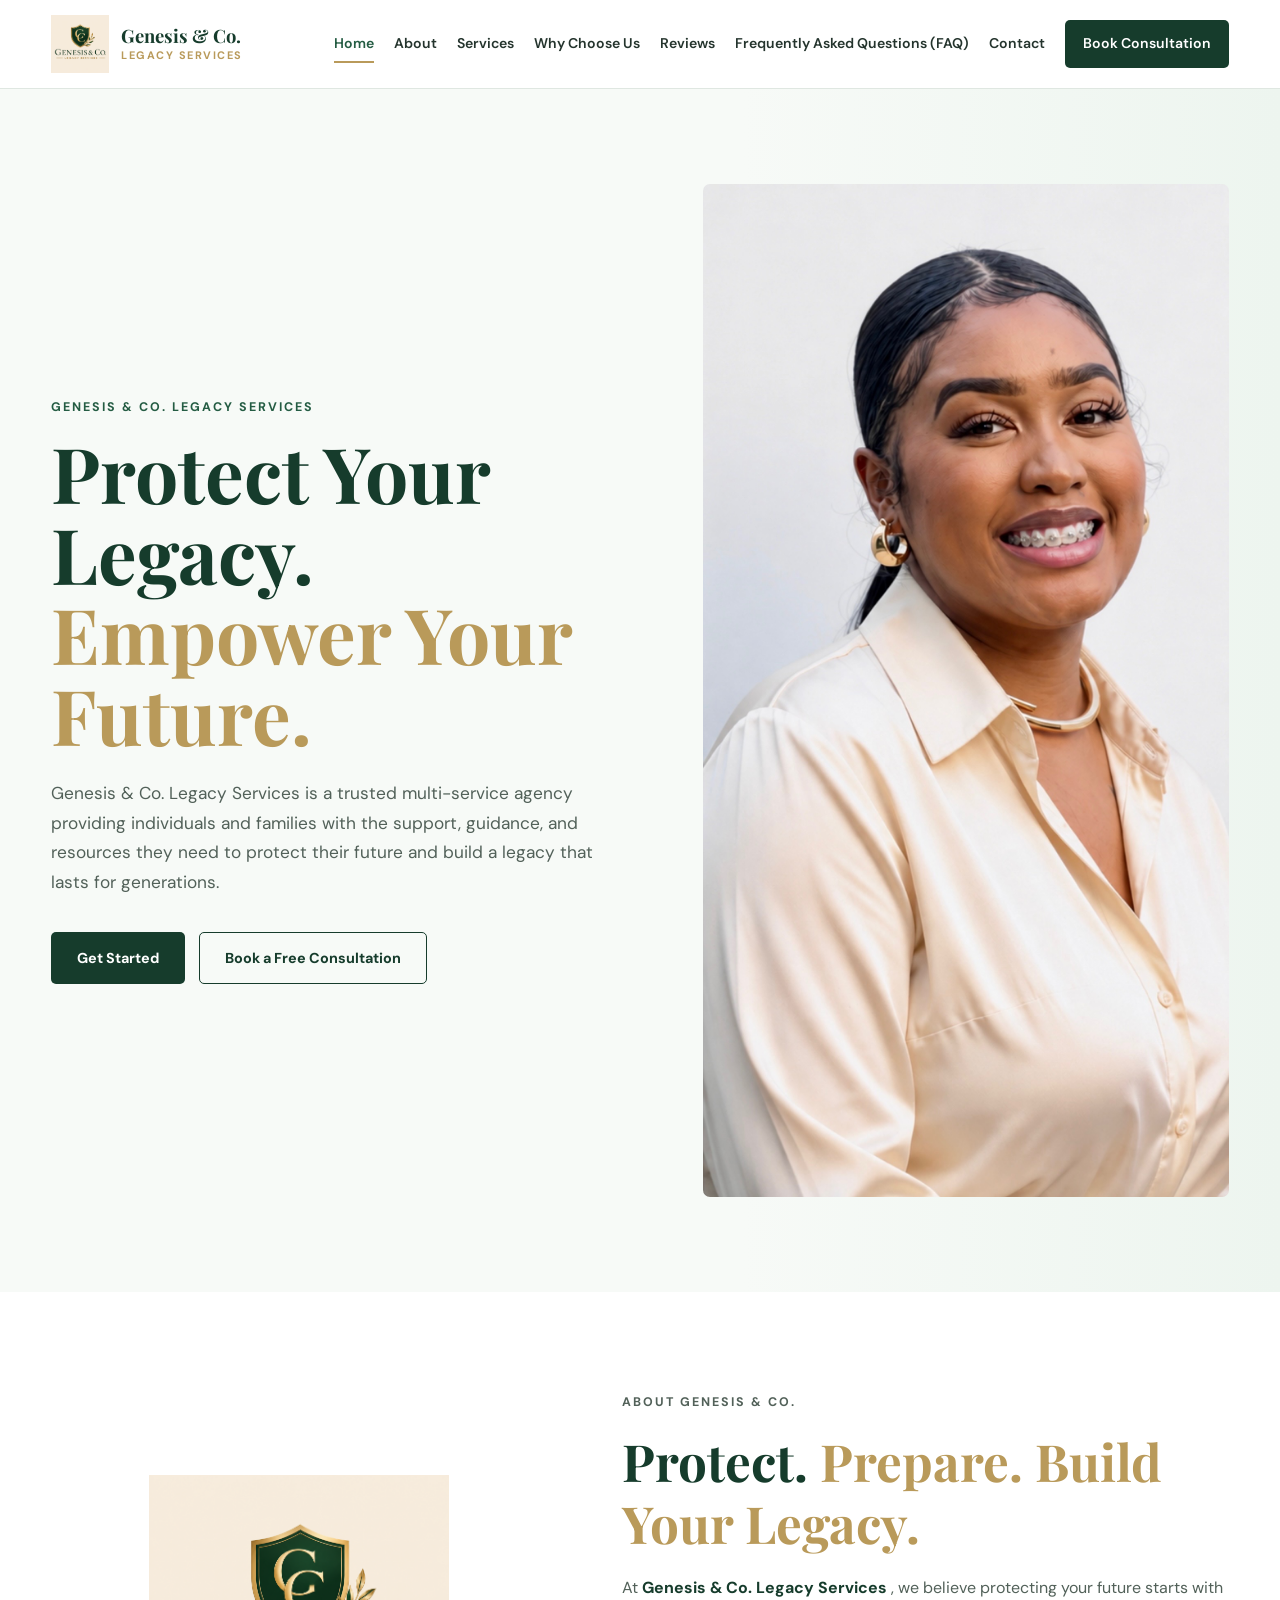
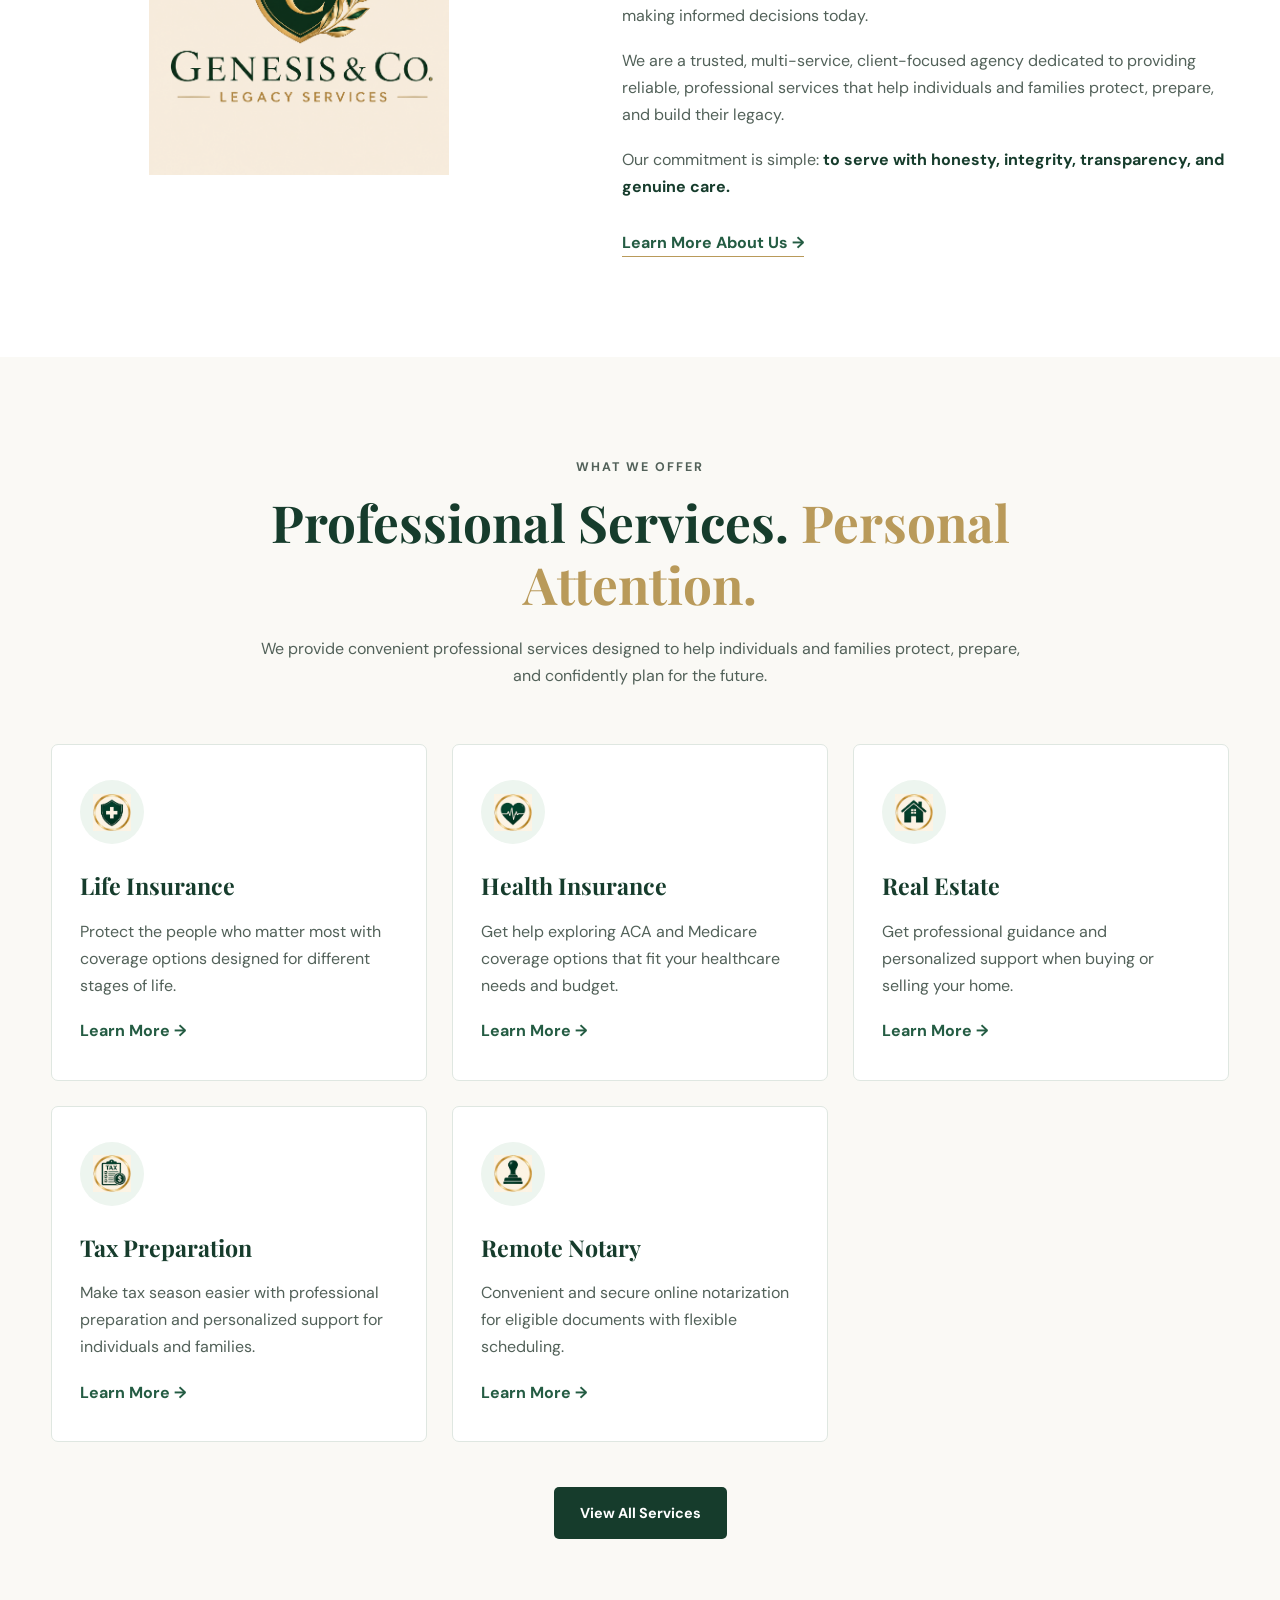
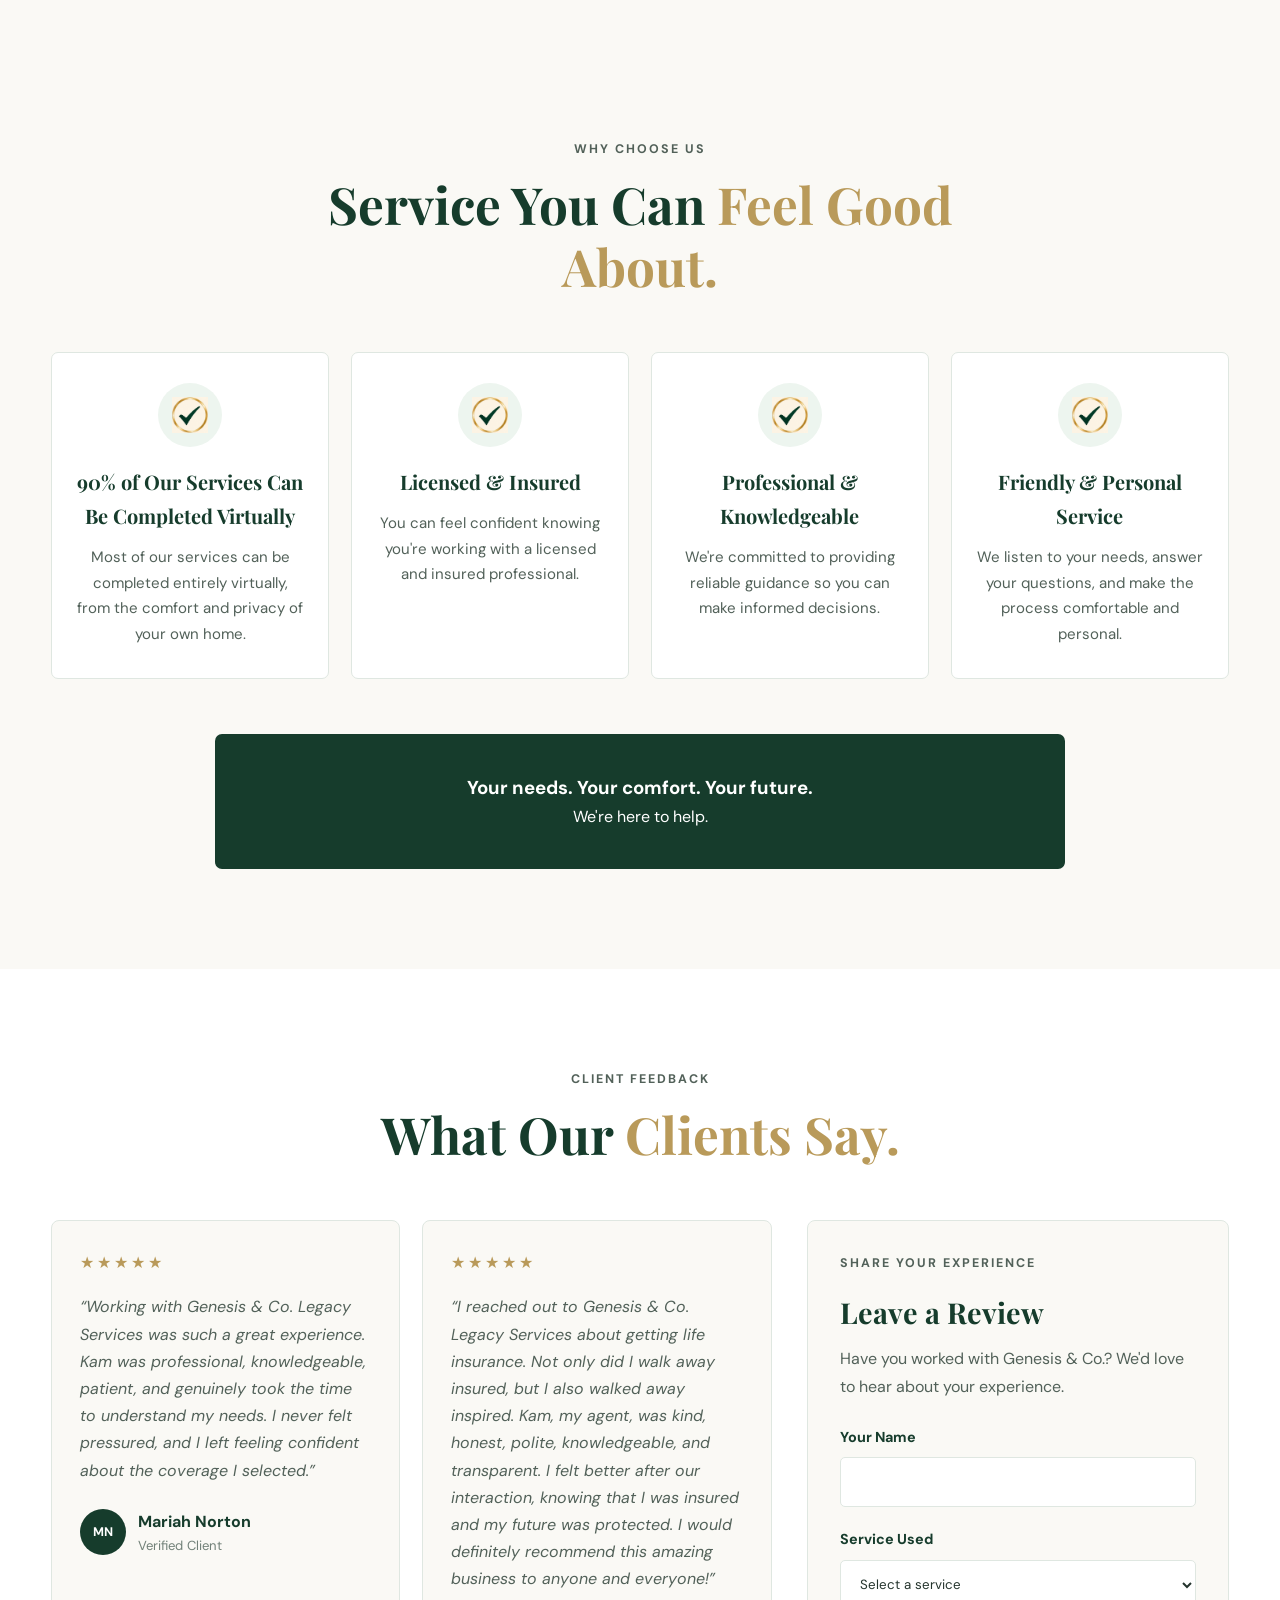
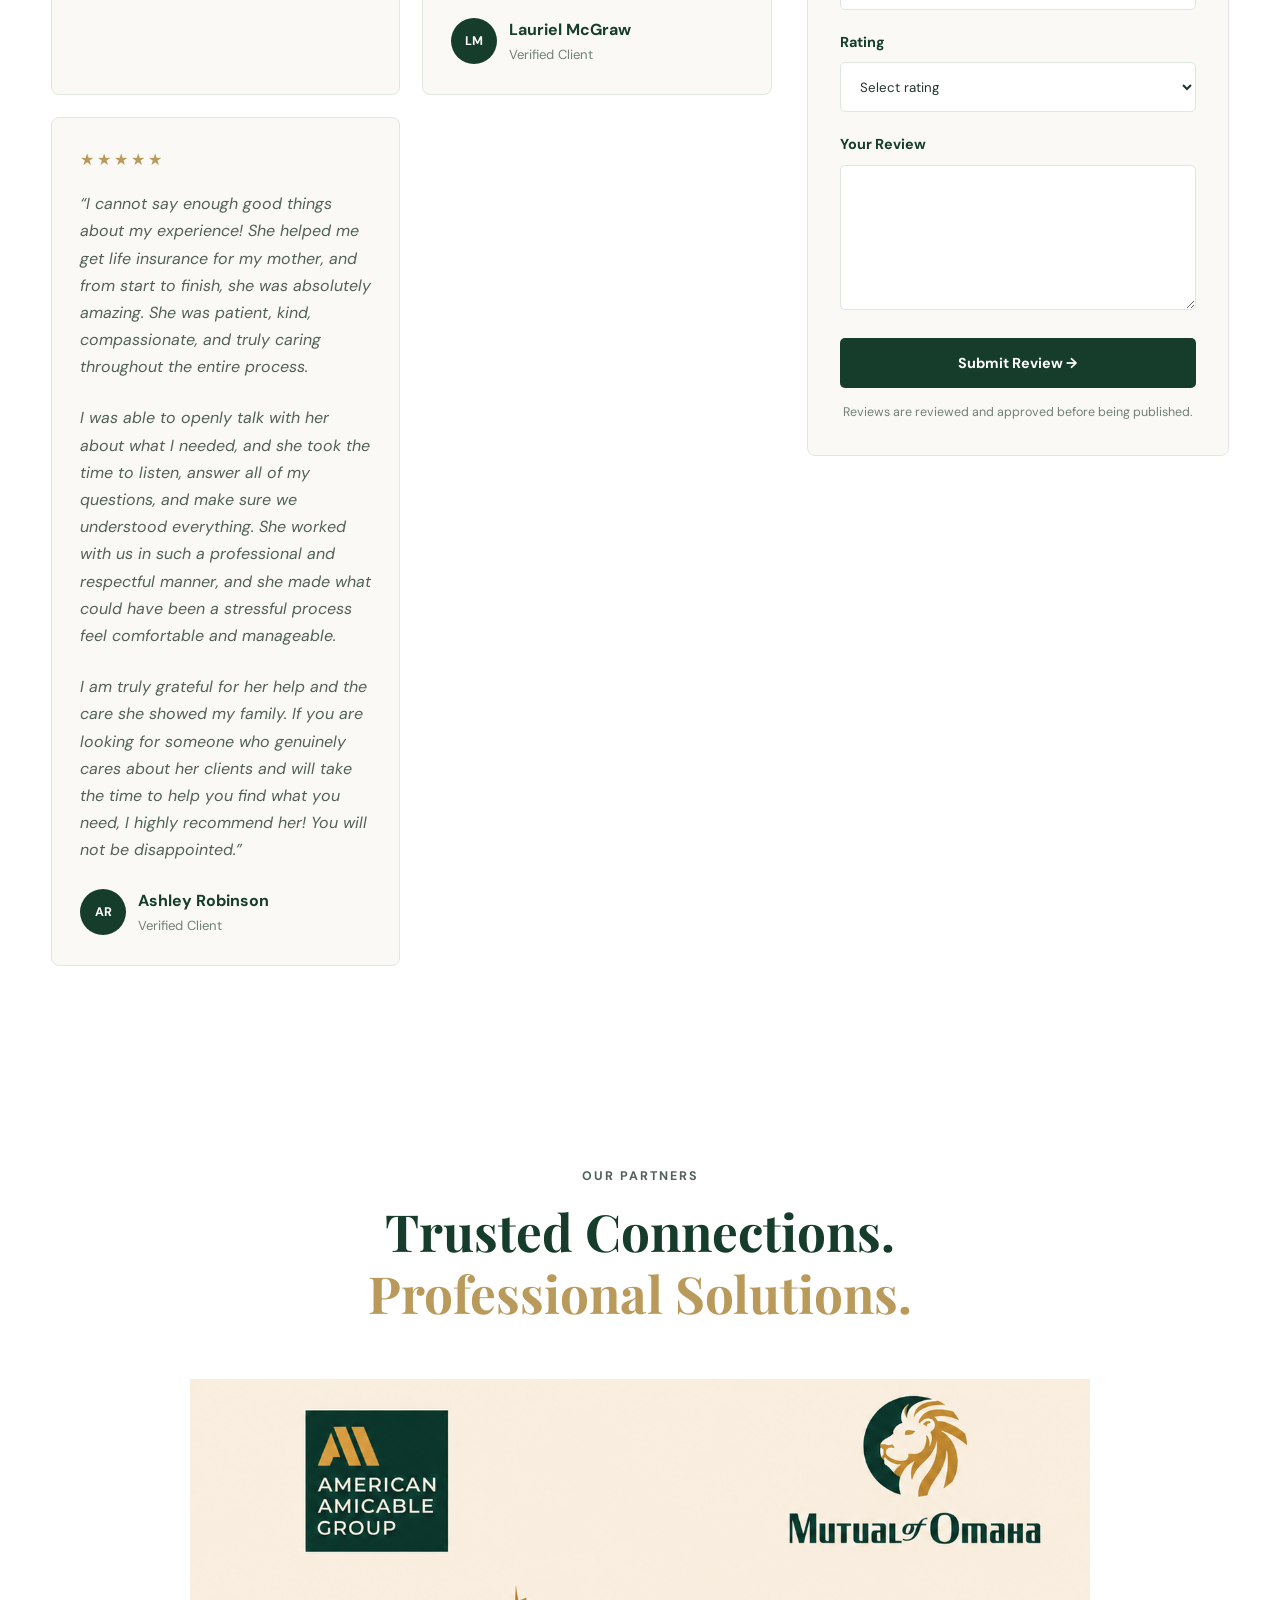
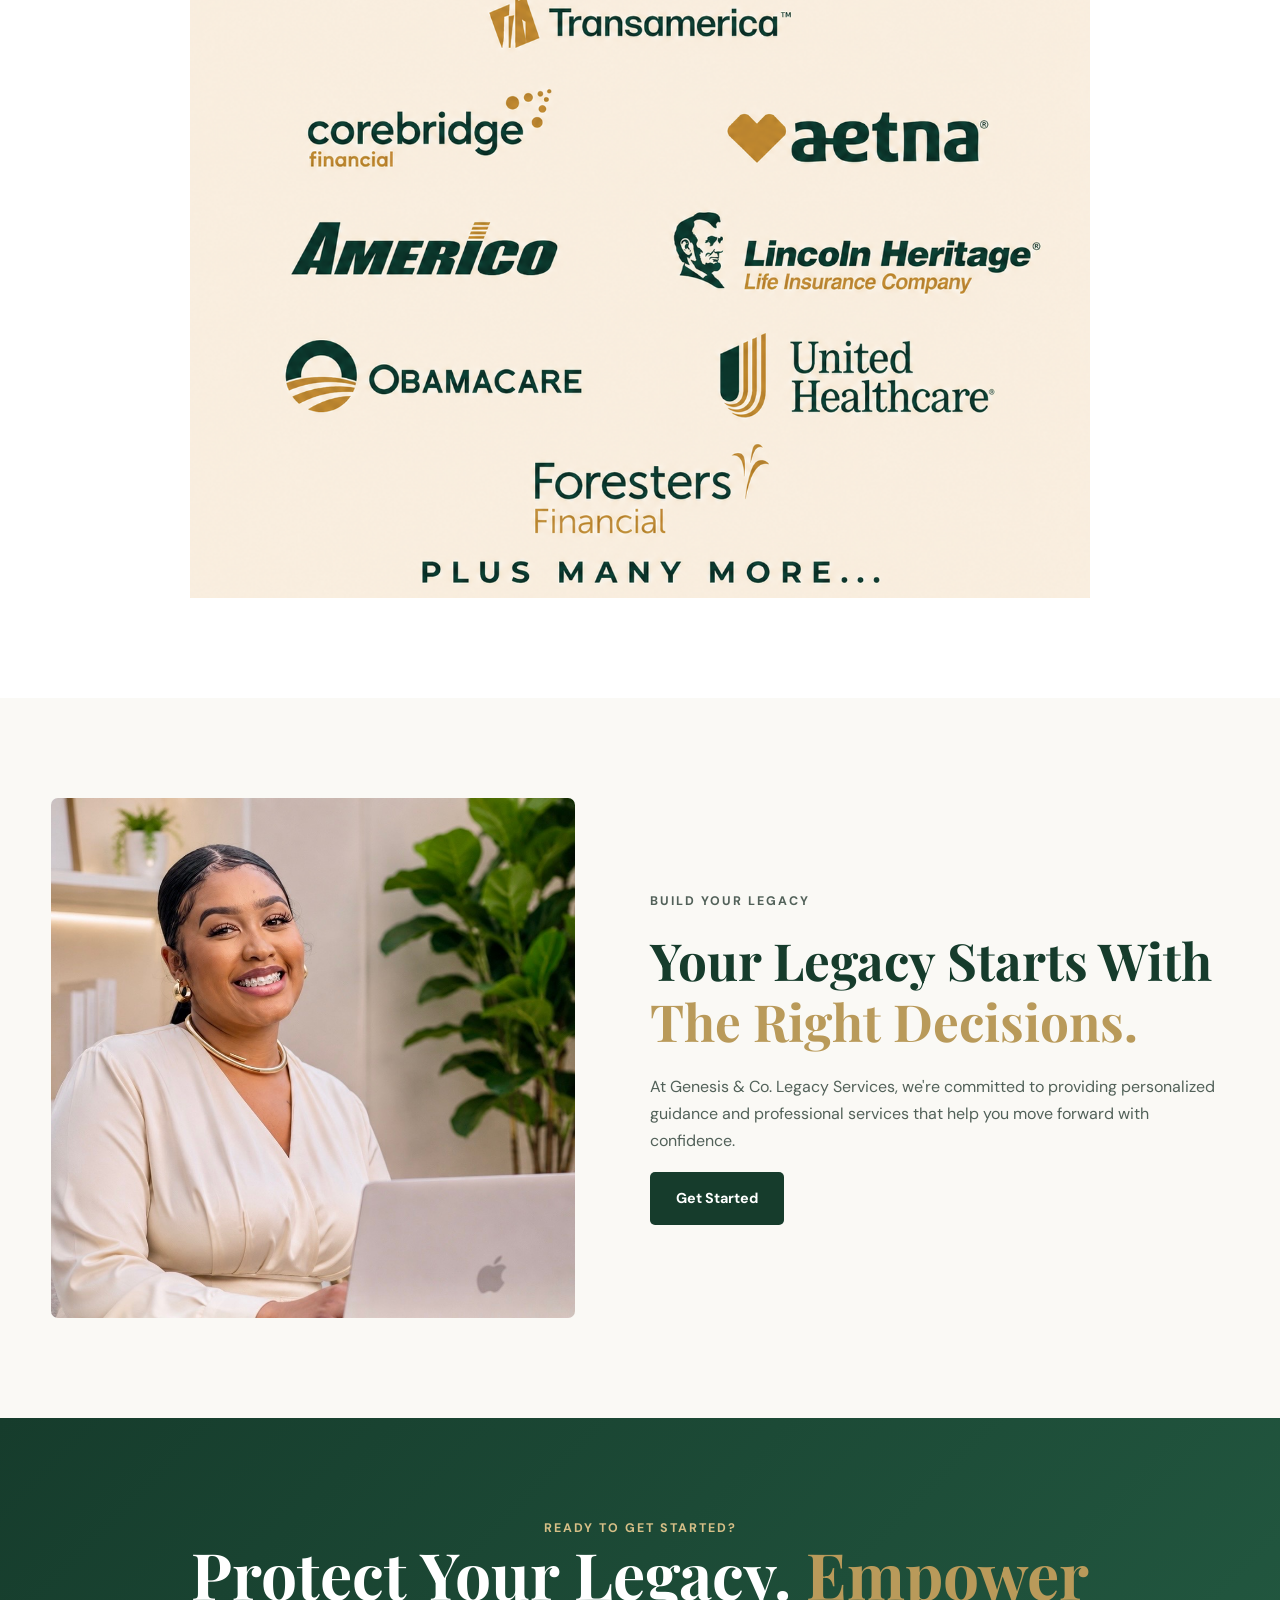
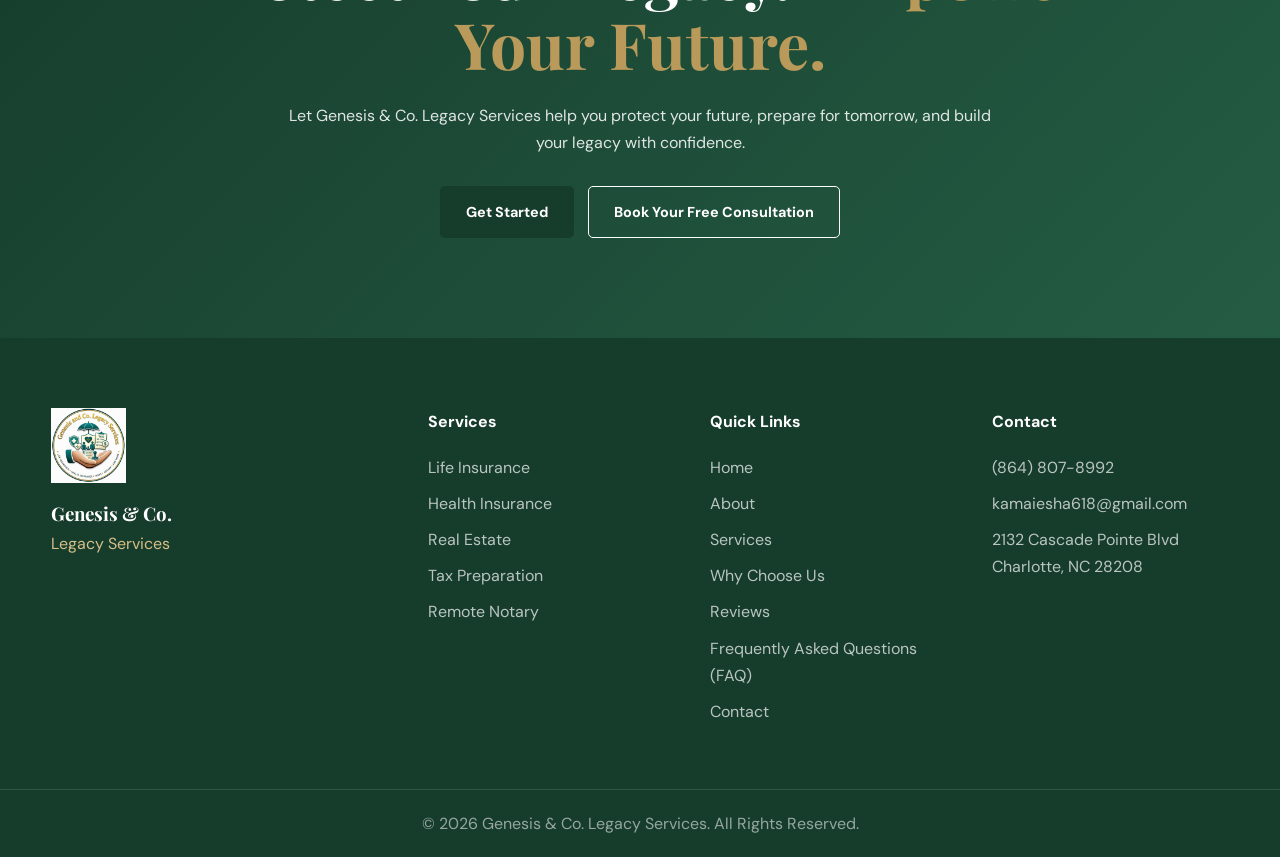
==== commit ca42d431: "Update print statement from 'Hello' to 'Goodbye'" ====
--- a/index.html
+++ b/index.html
@@ -127,7 +127,7 @@
                 href="#faq"
                 class="faq-trigger"
             >
-                FAQ
+                Frequently Asked Questions (FAQ)
             </a>
 
             <a href="contact.html">
@@ -743,7 +743,7 @@
                 <div class="public-reviews-grid">
 
 
-                    <!-- REVIEW 1 -->
+                    <!-- VERIFIED REVIEW 1 -->
 
                     <article class="review-card">
 
@@ -752,25 +752,28 @@
                         </div>
 
                         <p class="review-text">
-                            “Great service and very professional.
-                            Everything was explained clearly and
-                            the entire process was easy to understand.”
+                            “Working with Genesis & Co. Legacy Services
+                            was such a great experience. Kam was
+                            professional, knowledgeable, patient, and
+                            genuinely took the time to understand my needs.
+                            I never felt pressured, and I left feeling
+                            confident about the coverage I selected.”
                         </p>
 
                         <div class="review-author">
 
                             <div class="review-author-icon">
-                                AB
+                                MN
                             </div>
 
                             <div>
 
                                 <strong>
-                                    Angela B.
+                                    Mariah Norton
                                 </strong>
 
                                 <span>
-                                    Health Insurance
+                                    Verified Client
                                 </span>
 
                             </div>
@@ -781,7 +784,7 @@
 
 
 
-                    <!-- REVIEW 2 -->
+                    <!-- VERIFIED REVIEW 2 -->
 
                     <article class="review-card">
 
@@ -790,26 +793,31 @@
                         </div>
 
                         <p class="review-text">
-                            “Very helpful and knowledgeable.
-                            I appreciated the patience and
-                            personal attention throughout
-                            the entire process.”
+                            “I reached out to Genesis & Co. Legacy Services
+                            about getting life insurance. Not only did I walk
+                            away insured, but I also walked away inspired.
+                            Kam, my agent, was kind, honest, polite,
+                            knowledgeable, and transparent. I felt better
+                            after our interaction, knowing that I was insured
+                            and my future was protected. I would definitely
+                            recommend this amazing business to anyone
+                            and everyone!”
                         </p>
 
                         <div class="review-author">
 
                             <div class="review-author-icon">
-                                MT
+                                LM
                             </div>
 
                             <div>
 
                                 <strong>
-                                    Marcus T.
+                                    Lauriel McGraw
                                 </strong>
 
                                 <span>
-                                    Life Insurance
+                                    Verified Client
                                 </span>
 
                             </div>
@@ -820,7 +828,7 @@
 
 
 
-                    <!-- REVIEW 3 -->
+                    <!-- VERIFIED REVIEW 3 -->
 
                     <article class="review-card">
 
@@ -829,63 +837,47 @@
                         </div>
 
                         <p class="review-text">
-                            “The process was smooth and convenient.
-                            Communication was excellent and
-                            my questions were answered clearly.”
+                            “I cannot say enough good things about my
+                            experience! She helped me get life insurance
+                            for my mother, and from start to finish, she
+                            was absolutely amazing. She was patient, kind,
+                            compassionate, and truly caring throughout
+                            the entire process.
                         </p>
 
+                        <p class="review-text">
+                            I was able to openly talk with her about what
+                            I needed, and she took the time to listen,
+                            answer all of my questions, and make sure we
+                            understood everything. She worked with us in
+                            such a professional and respectful manner, and
+                            she made what could have been a stressful process
+                            feel comfortable and manageable.
+                        </p>
+
+                        <p class="review-text">
+                            I am truly grateful for her help and the care
+                            she showed my family. If you are looking for
+                            someone who genuinely cares about her clients
+                            and will take the time to help you find what
+                            you need, I highly recommend her! You will not
+                            be disappointed.”
+                        </p>
+
                         <div class="review-author">
 
                             <div class="review-author-icon">
-                                DR
+                                AR
                             </div>
 
                             <div>
 
                                 <strong>
-                                    Denise R.
+                                    Ashley Robinson
                                 </strong>
 
                                 <span>
-                                    Tax Preparation
-                                </span>
-
-                            </div>
-
-                        </div>
-
-                    </article>
-
-
-
-                    <!-- REVIEW 4 -->
-
-                    <article class="review-card">
-
-                        <div class="review-stars">
-                            ★★★★★
-                        </div>
-
-                        <p class="review-text">
-                            “Professional, responsive, and easy
-                            to work with. The virtual service
-                            made everything very convenient.”
-                        </p>
-
-                        <div class="review-author">
-
-                            <div class="review-author-icon">
-                                KM
-                            </div>
-
-                            <div>
-
-                                <strong>
-                                    Kevin M.
-                                </strong>
-
-                                <span>
-                                    Remote Notary
+                                    Verified Client
                                 </span>
 
                             </div>
@@ -1345,7 +1337,7 @@
                 href="#faq"
                 class="faq-trigger"
             >
-                FAQ
+                Frequently Asked Questions (FAQ)
             </a>
 
             <a href="contact.html">
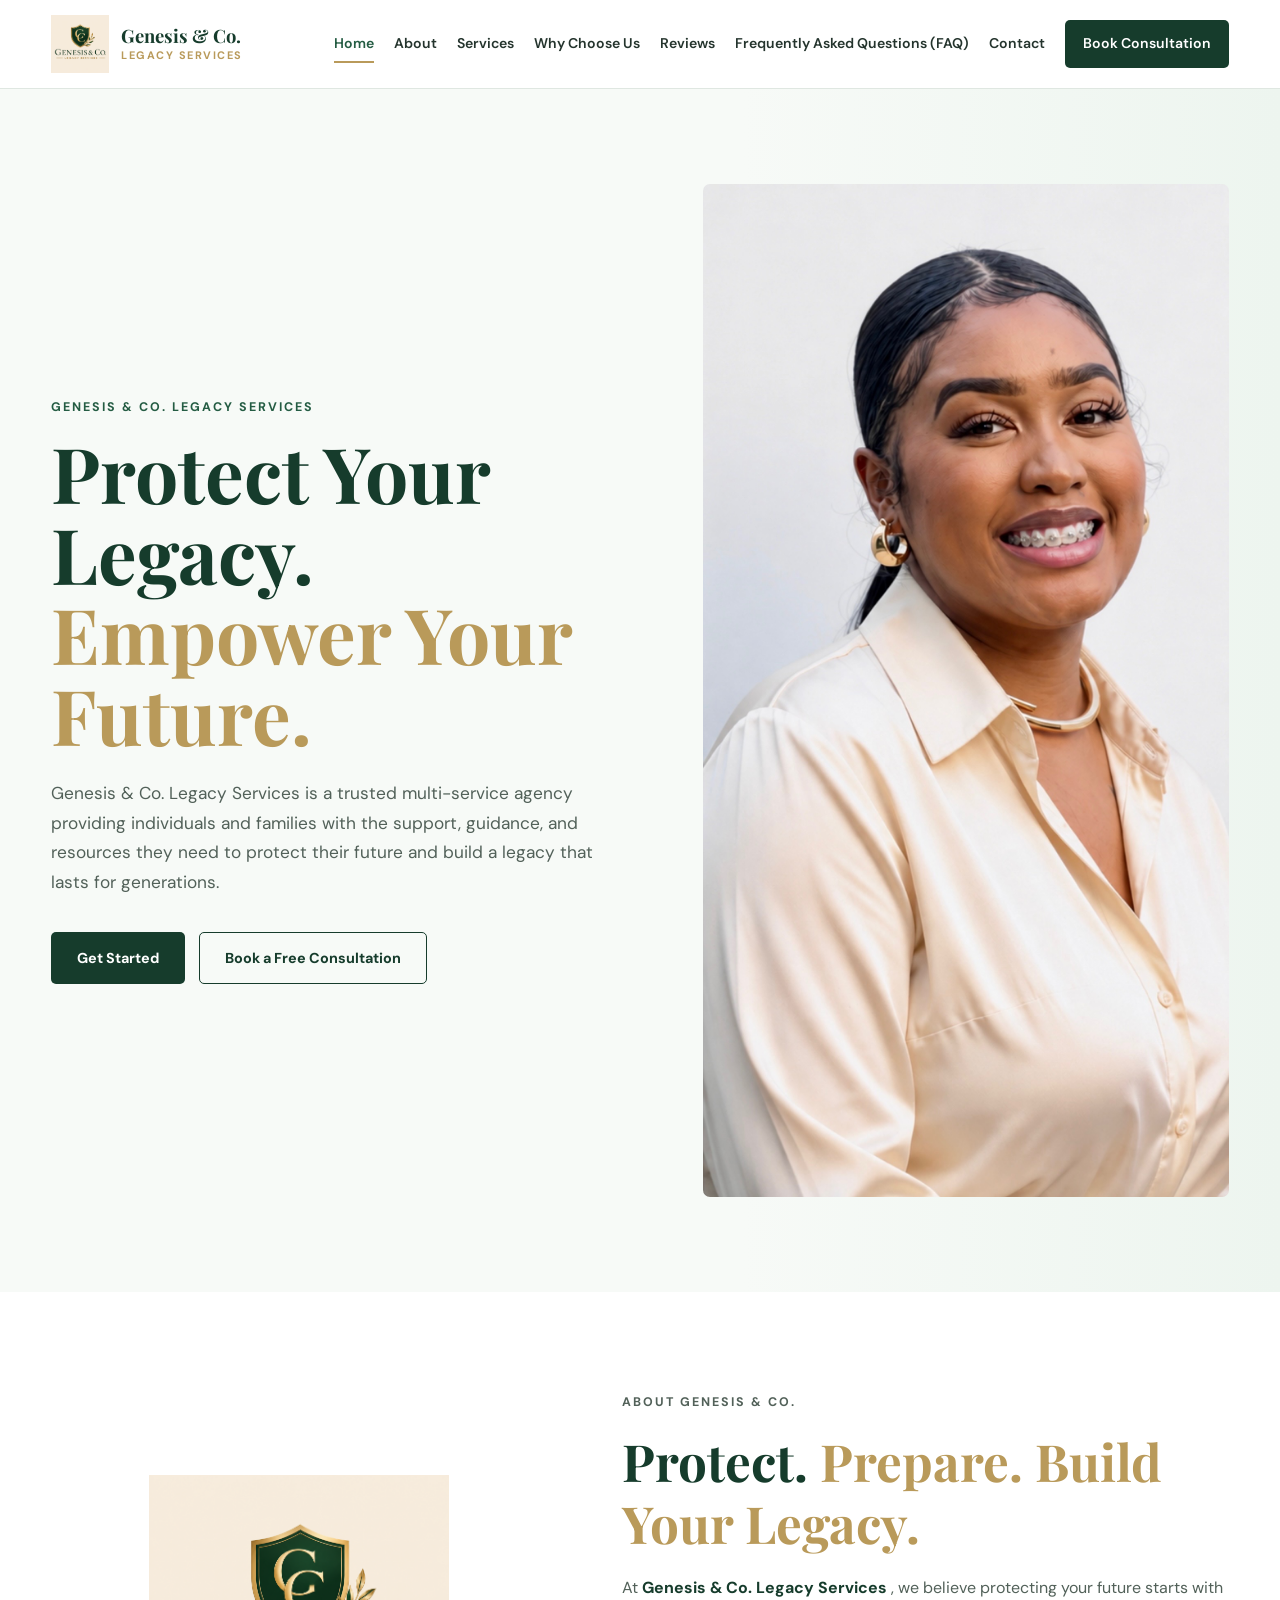
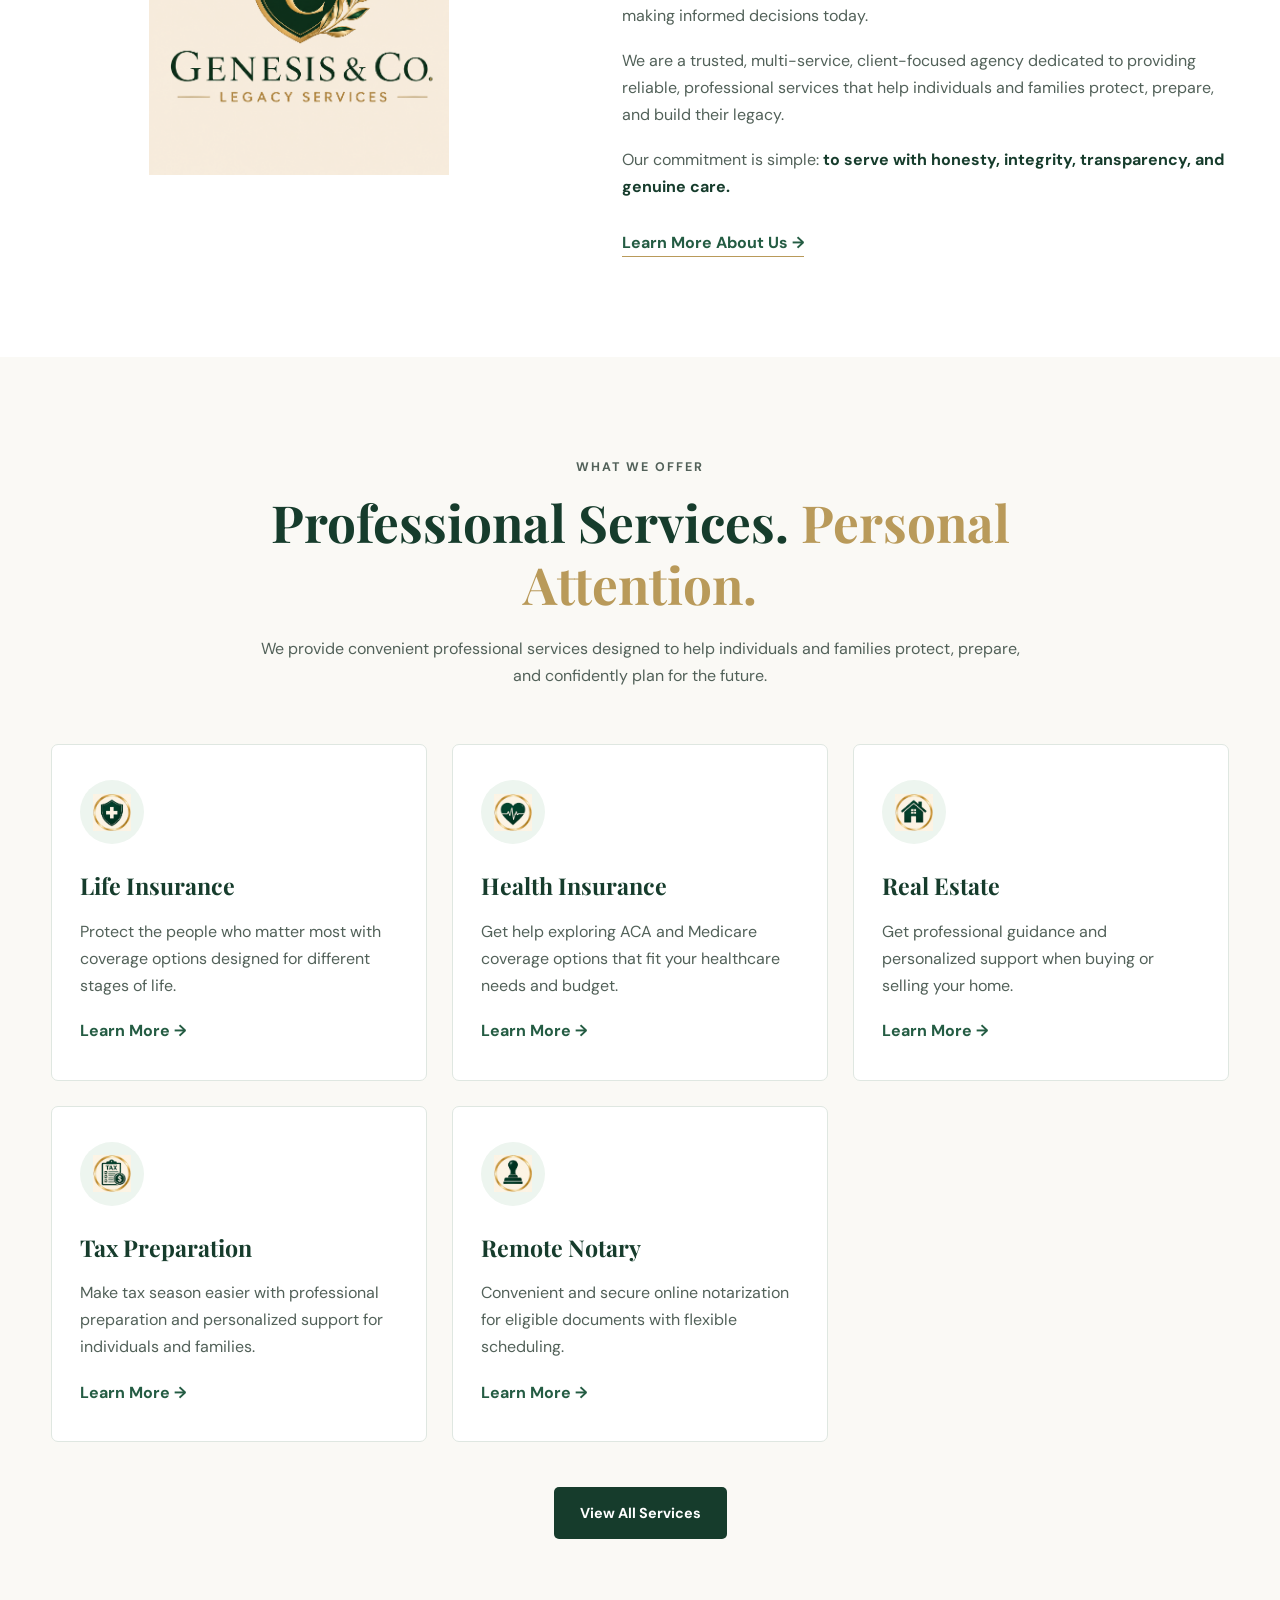
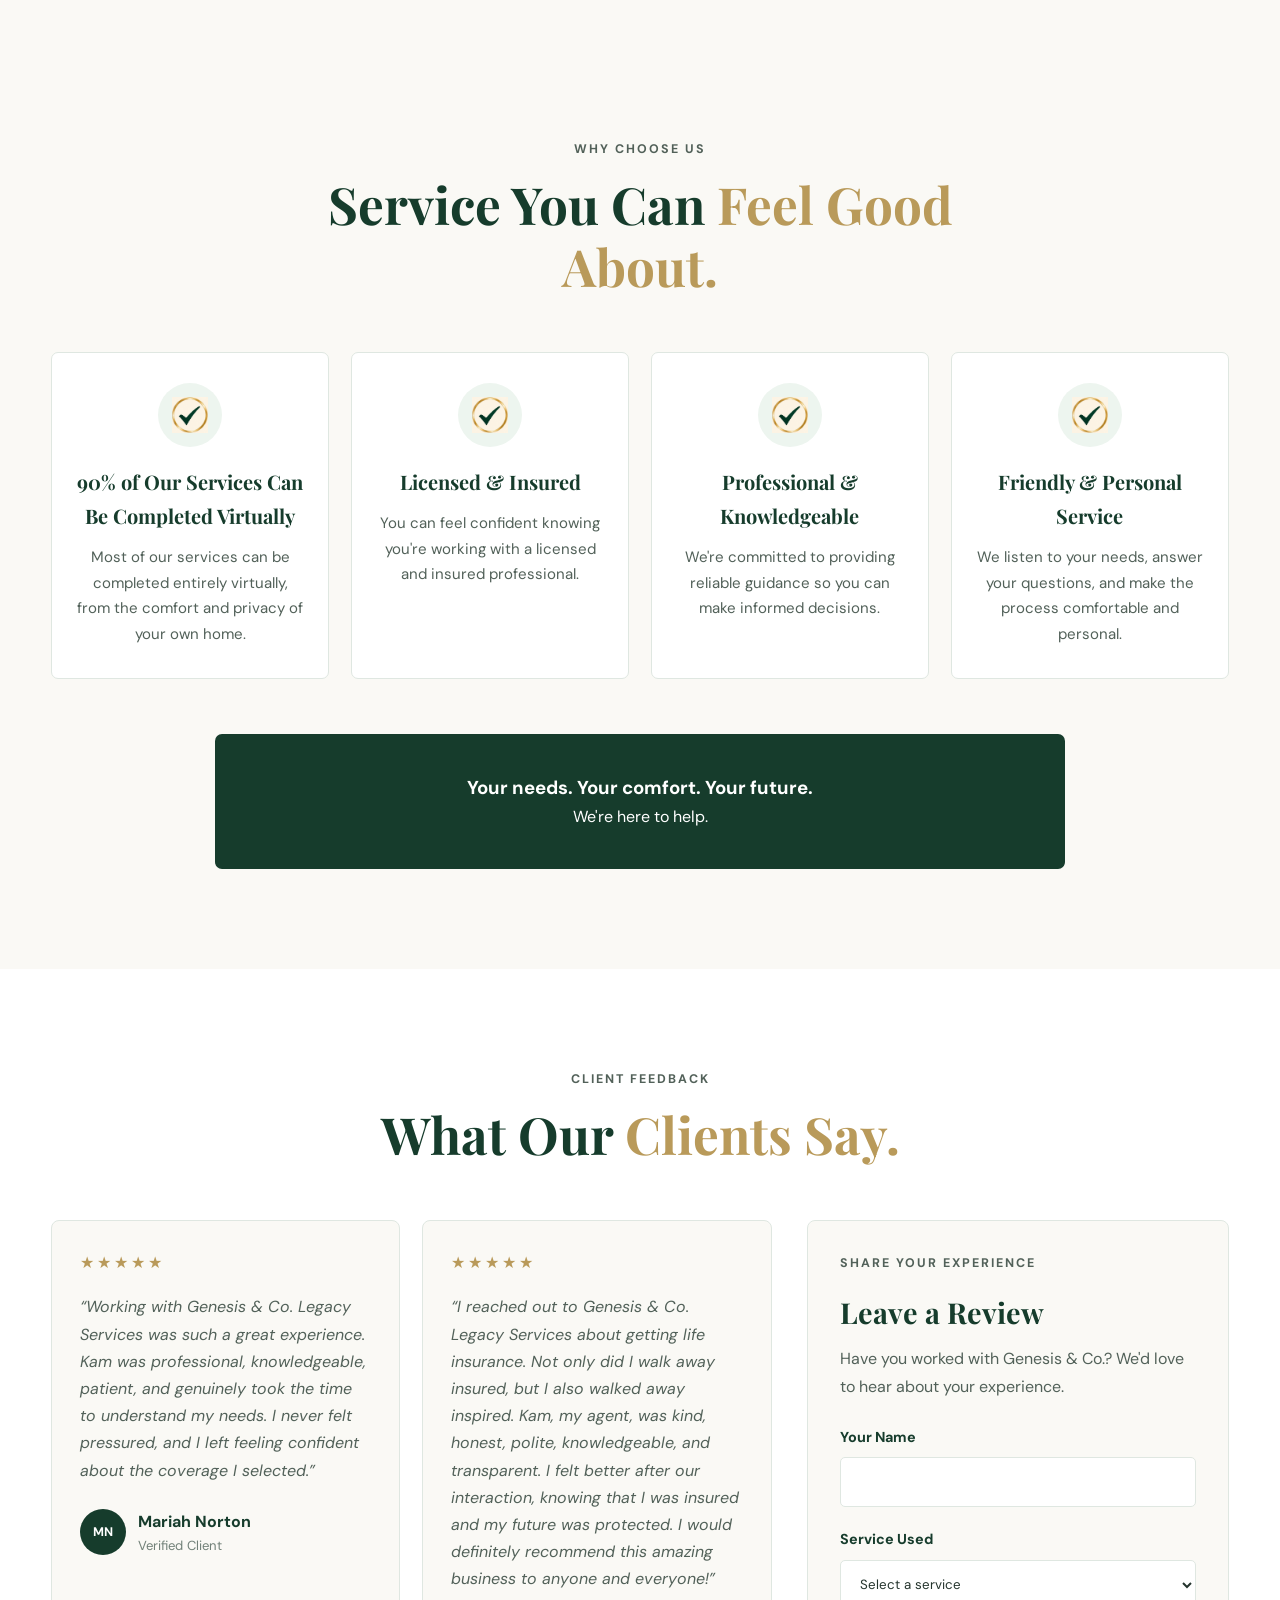
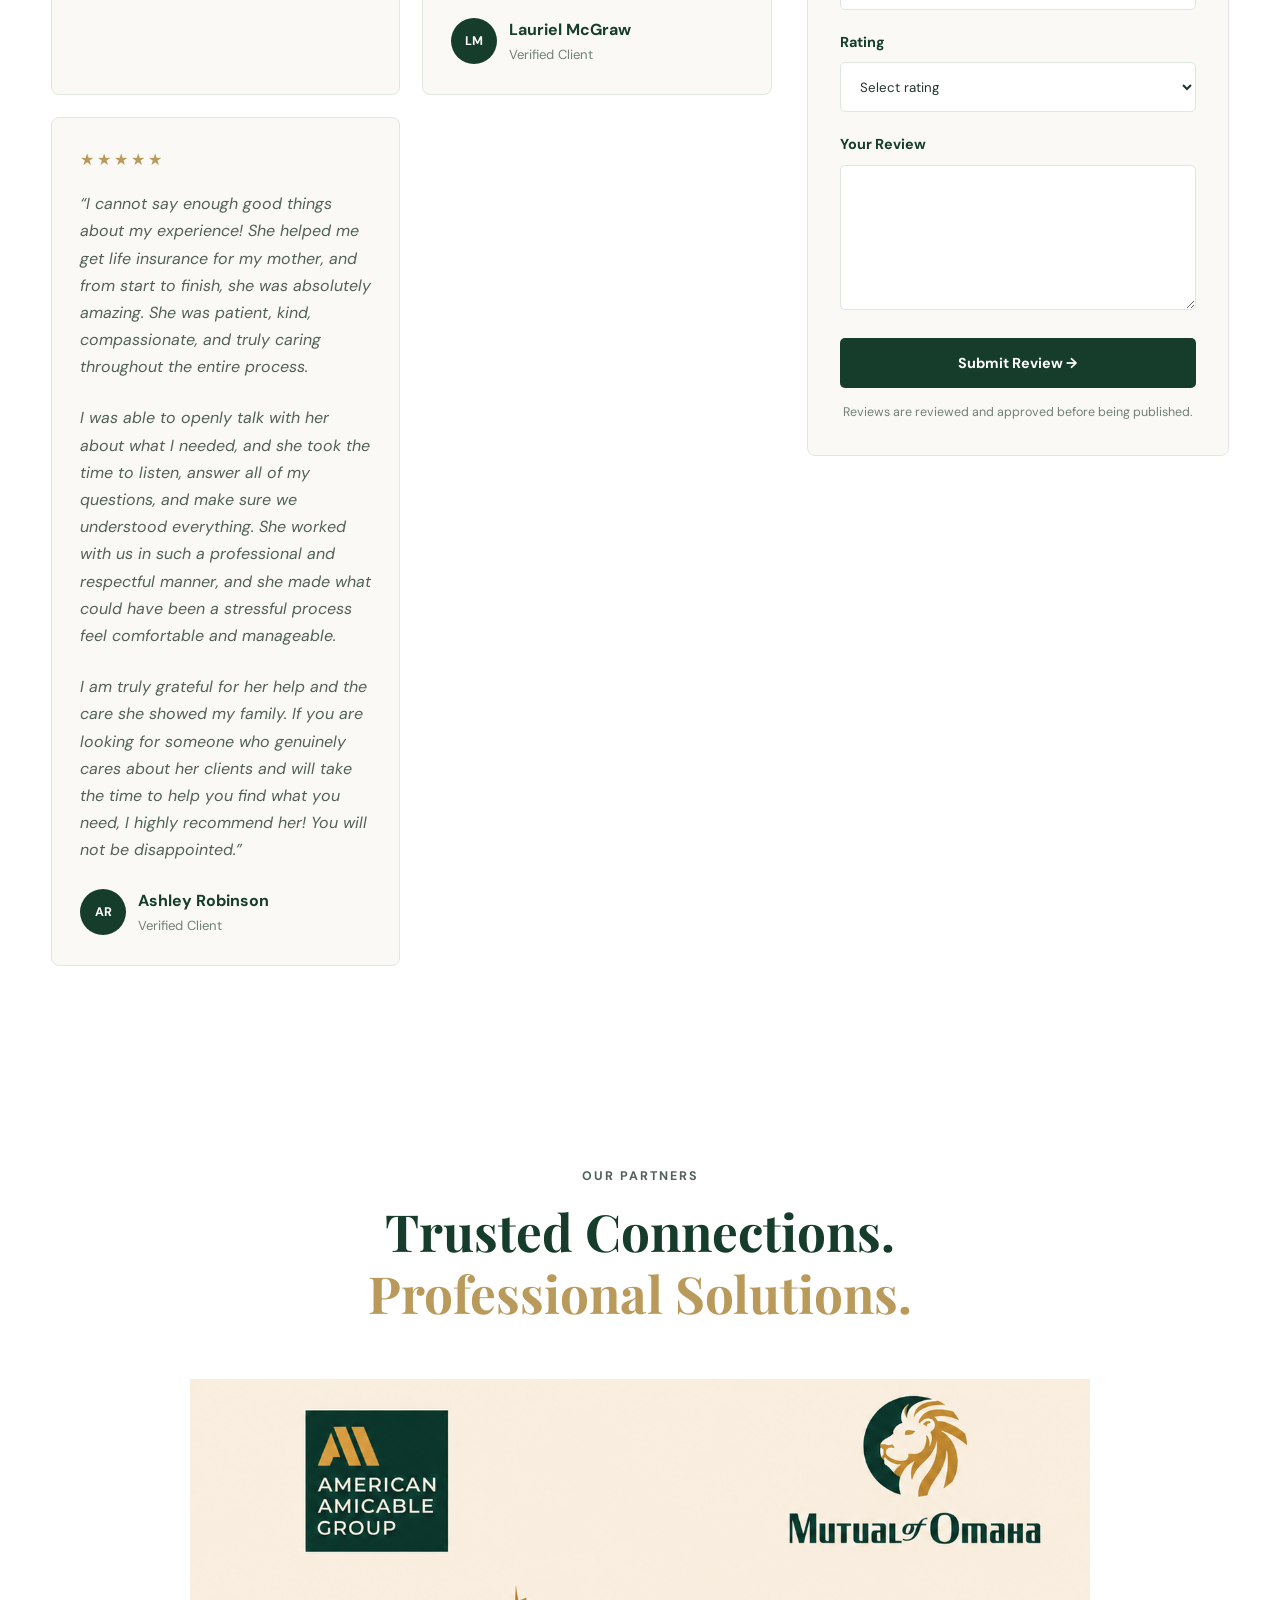
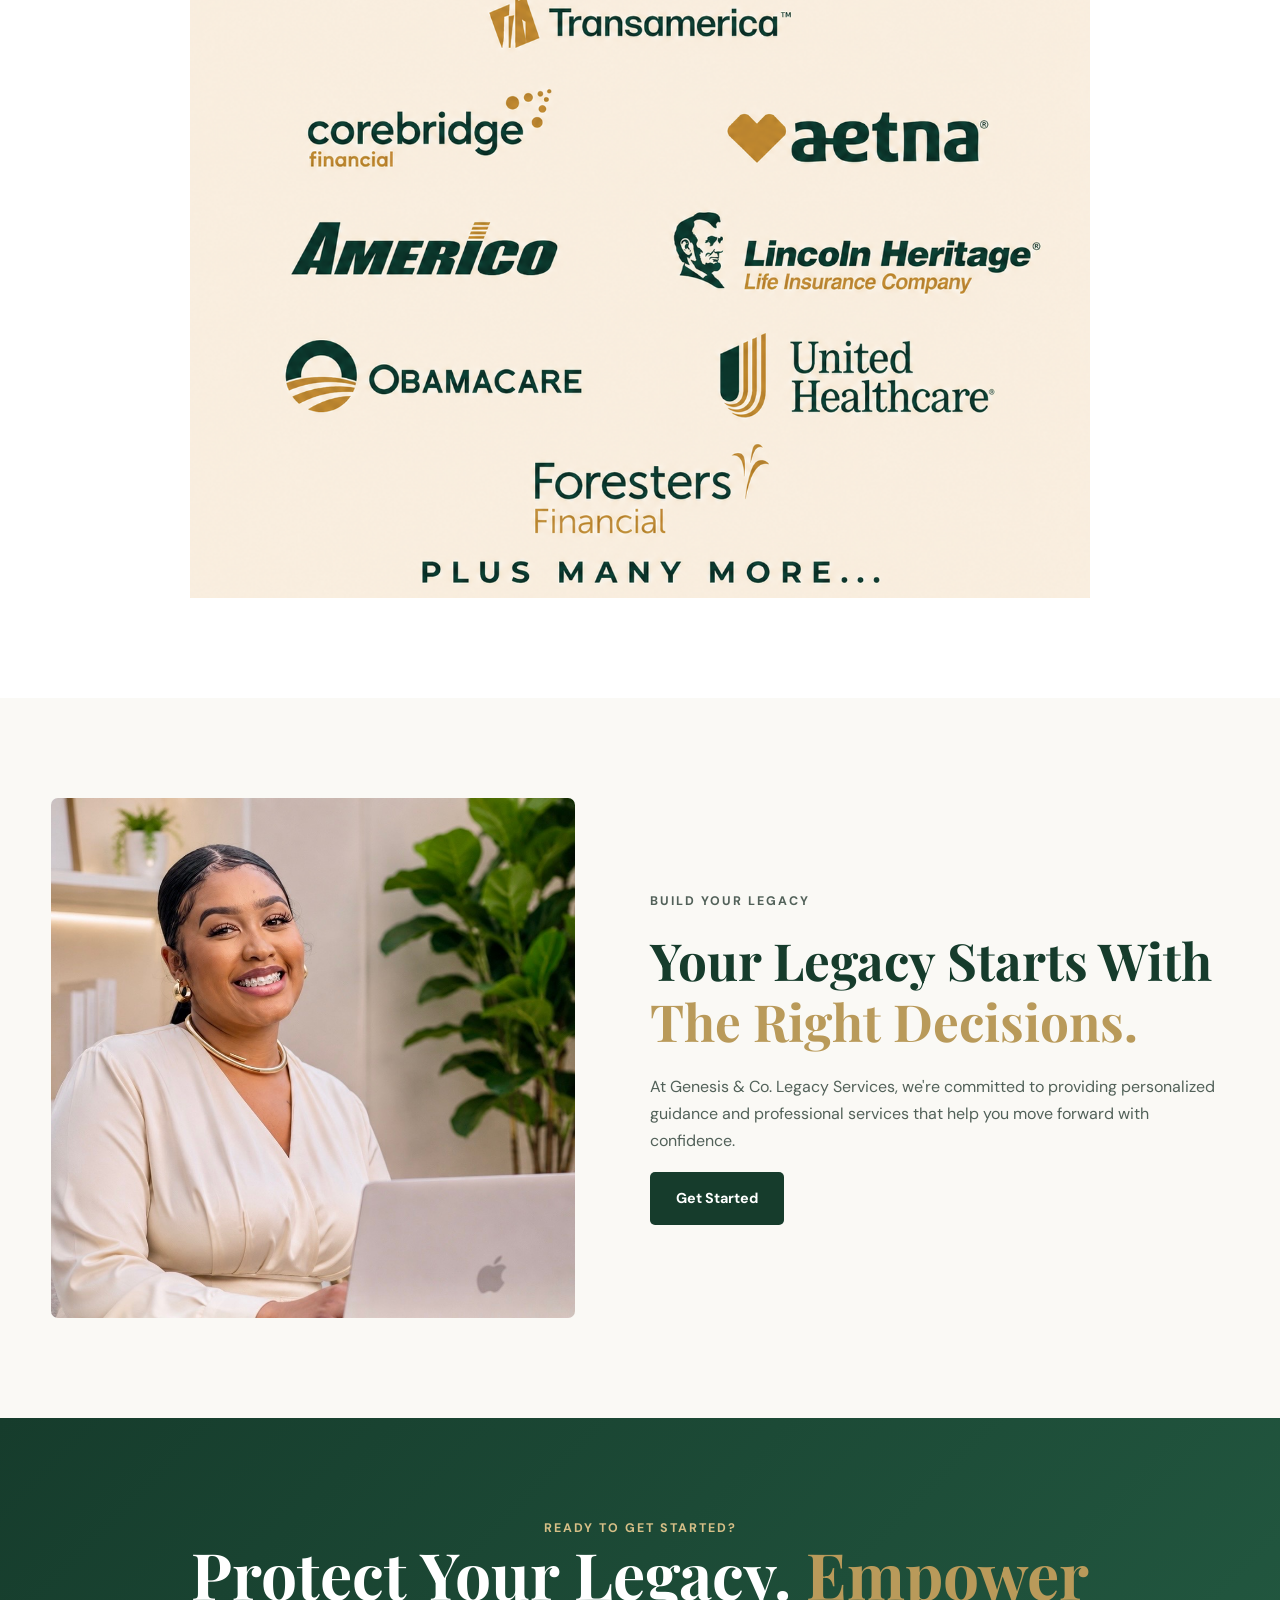
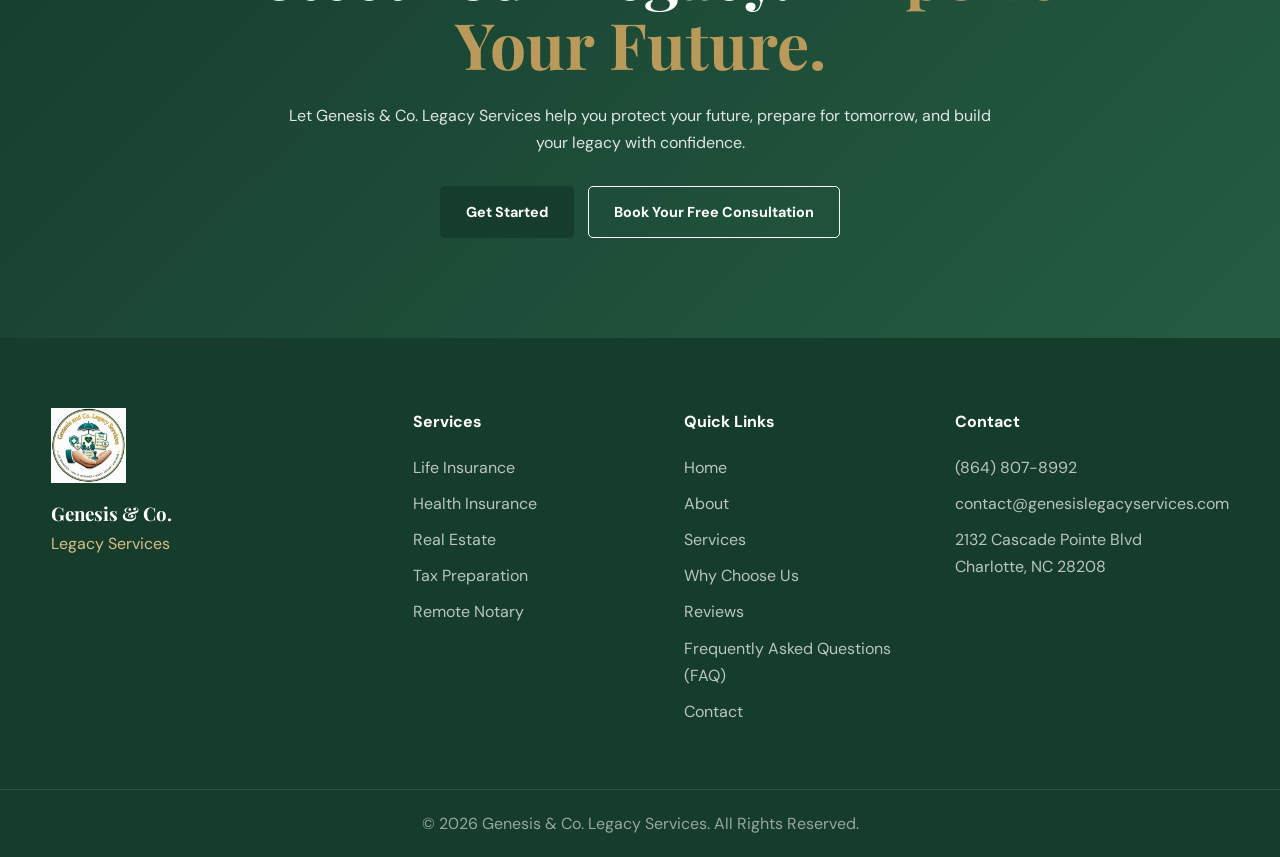
==== commit 483f7002: "Update print statement from 'Hello' to 'Goodbye'" ====
--- a/index.html
+++ b/index.html
@@ -1360,9 +1360,9 @@
                 (864) 807-8992
             </a>
 
-            <a href="mailto:kamaiesha618@gmail.com">
-                kamaiesha618@gmail.com
-            </a>
+            <a href="mailto:contact@genesislegacyservices.com">
+    contact@genesislegacyservices.com
+</a>
 
             <a
                 href="https://www.google.com/maps/search/?api=1&query=2132+Cascade+Pointe+Blvd+Charlotte+NC+28208"
